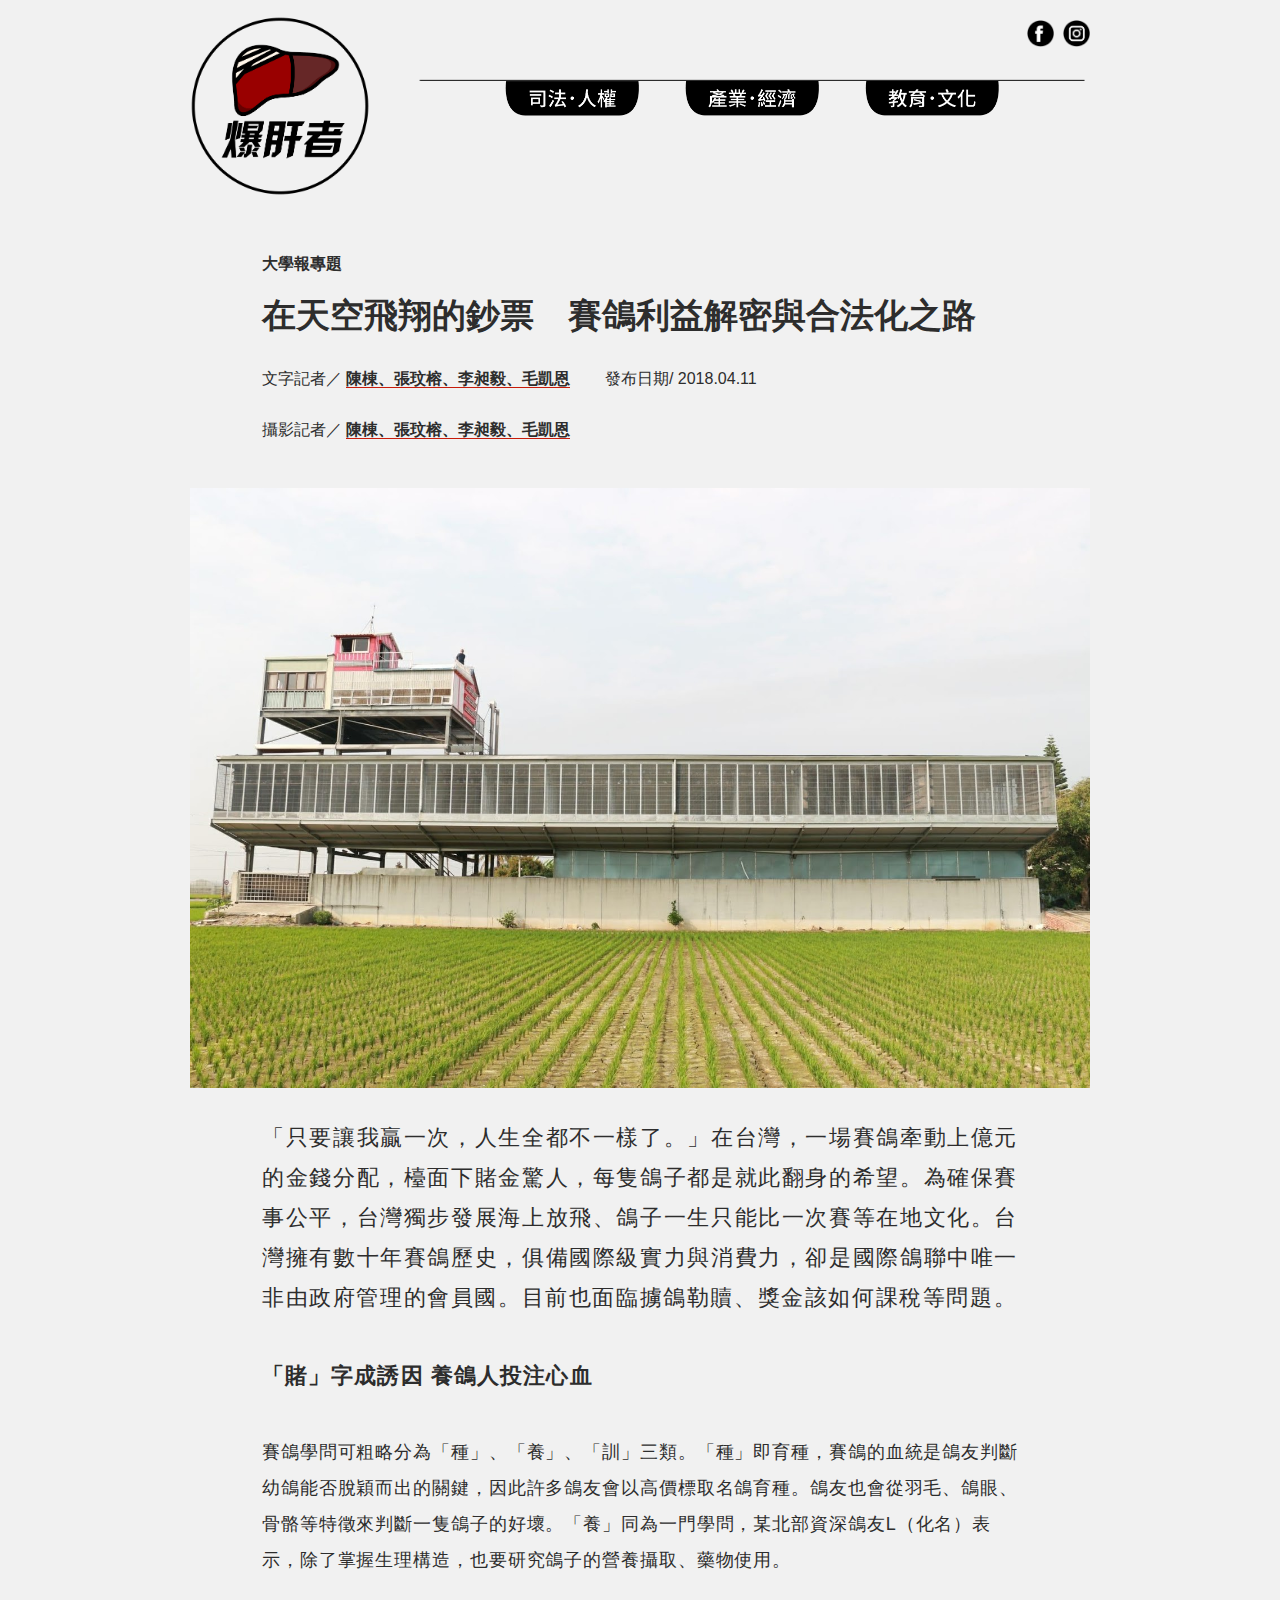
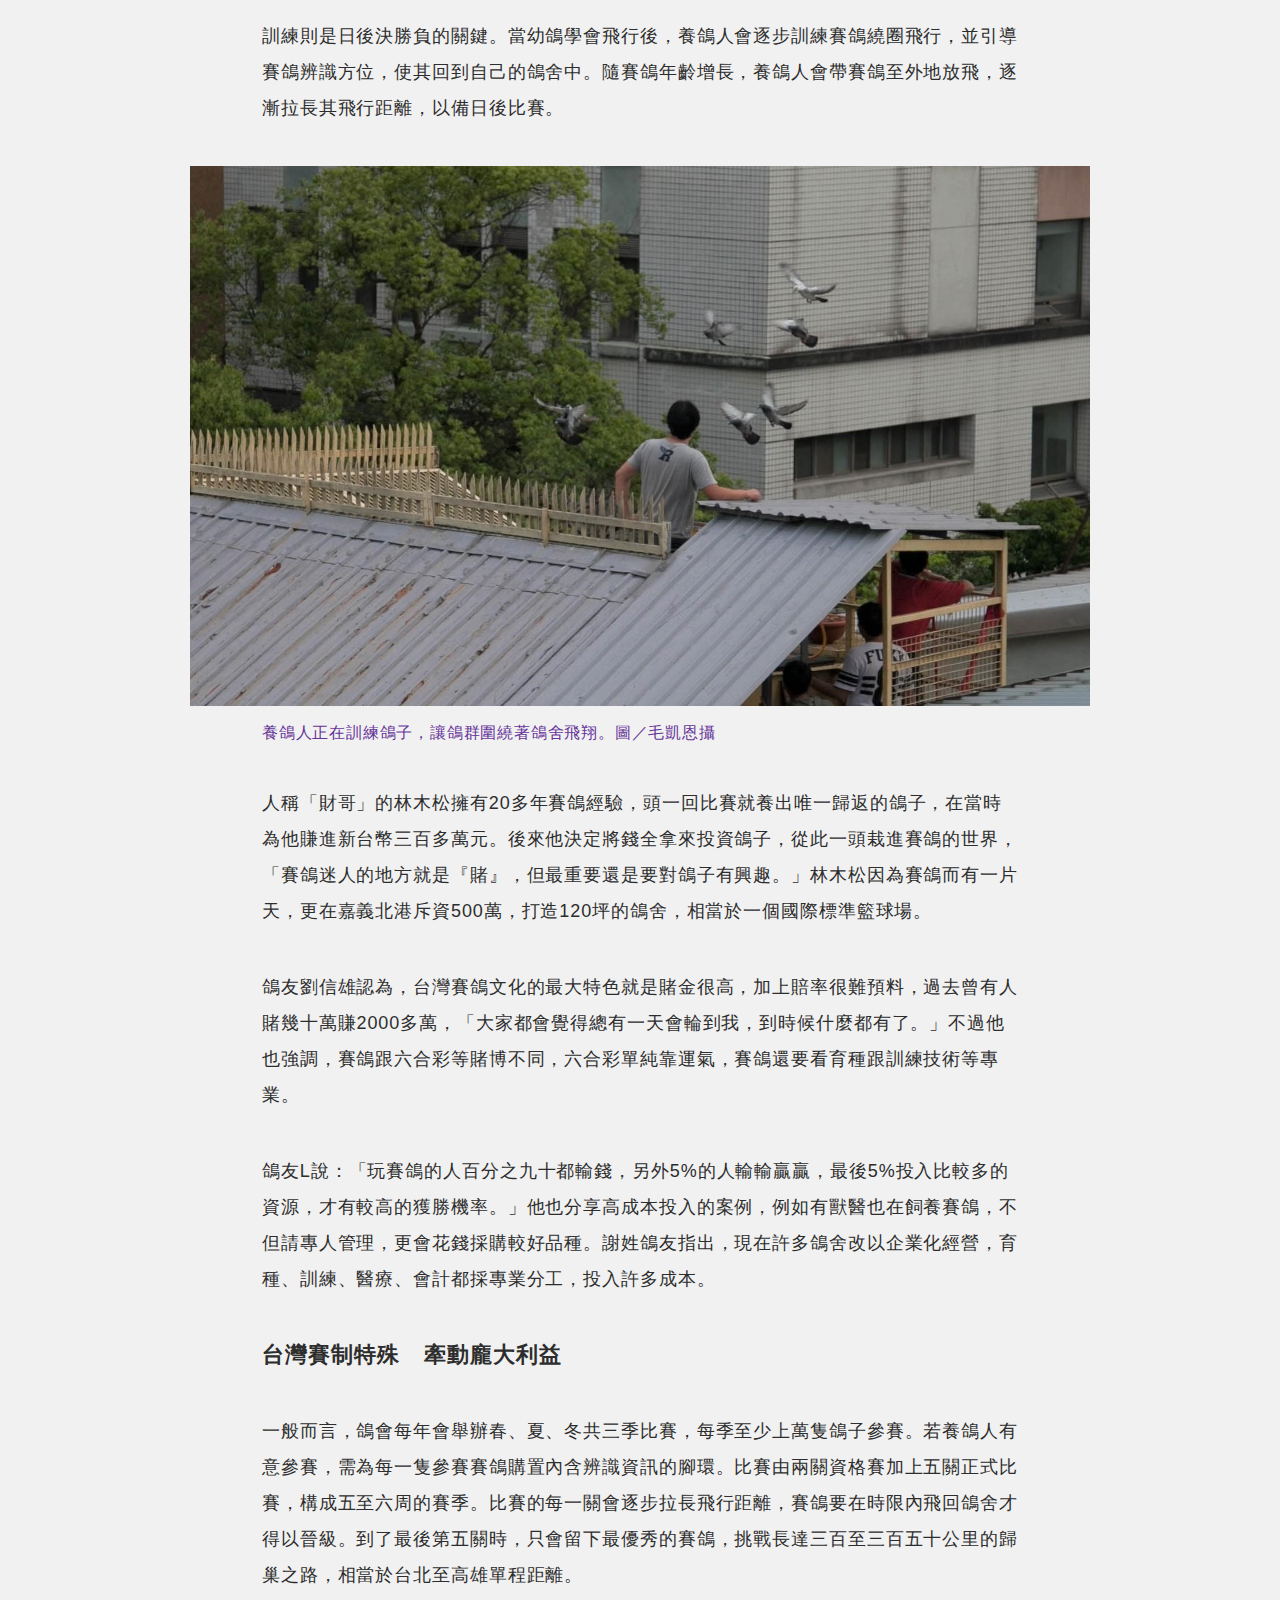
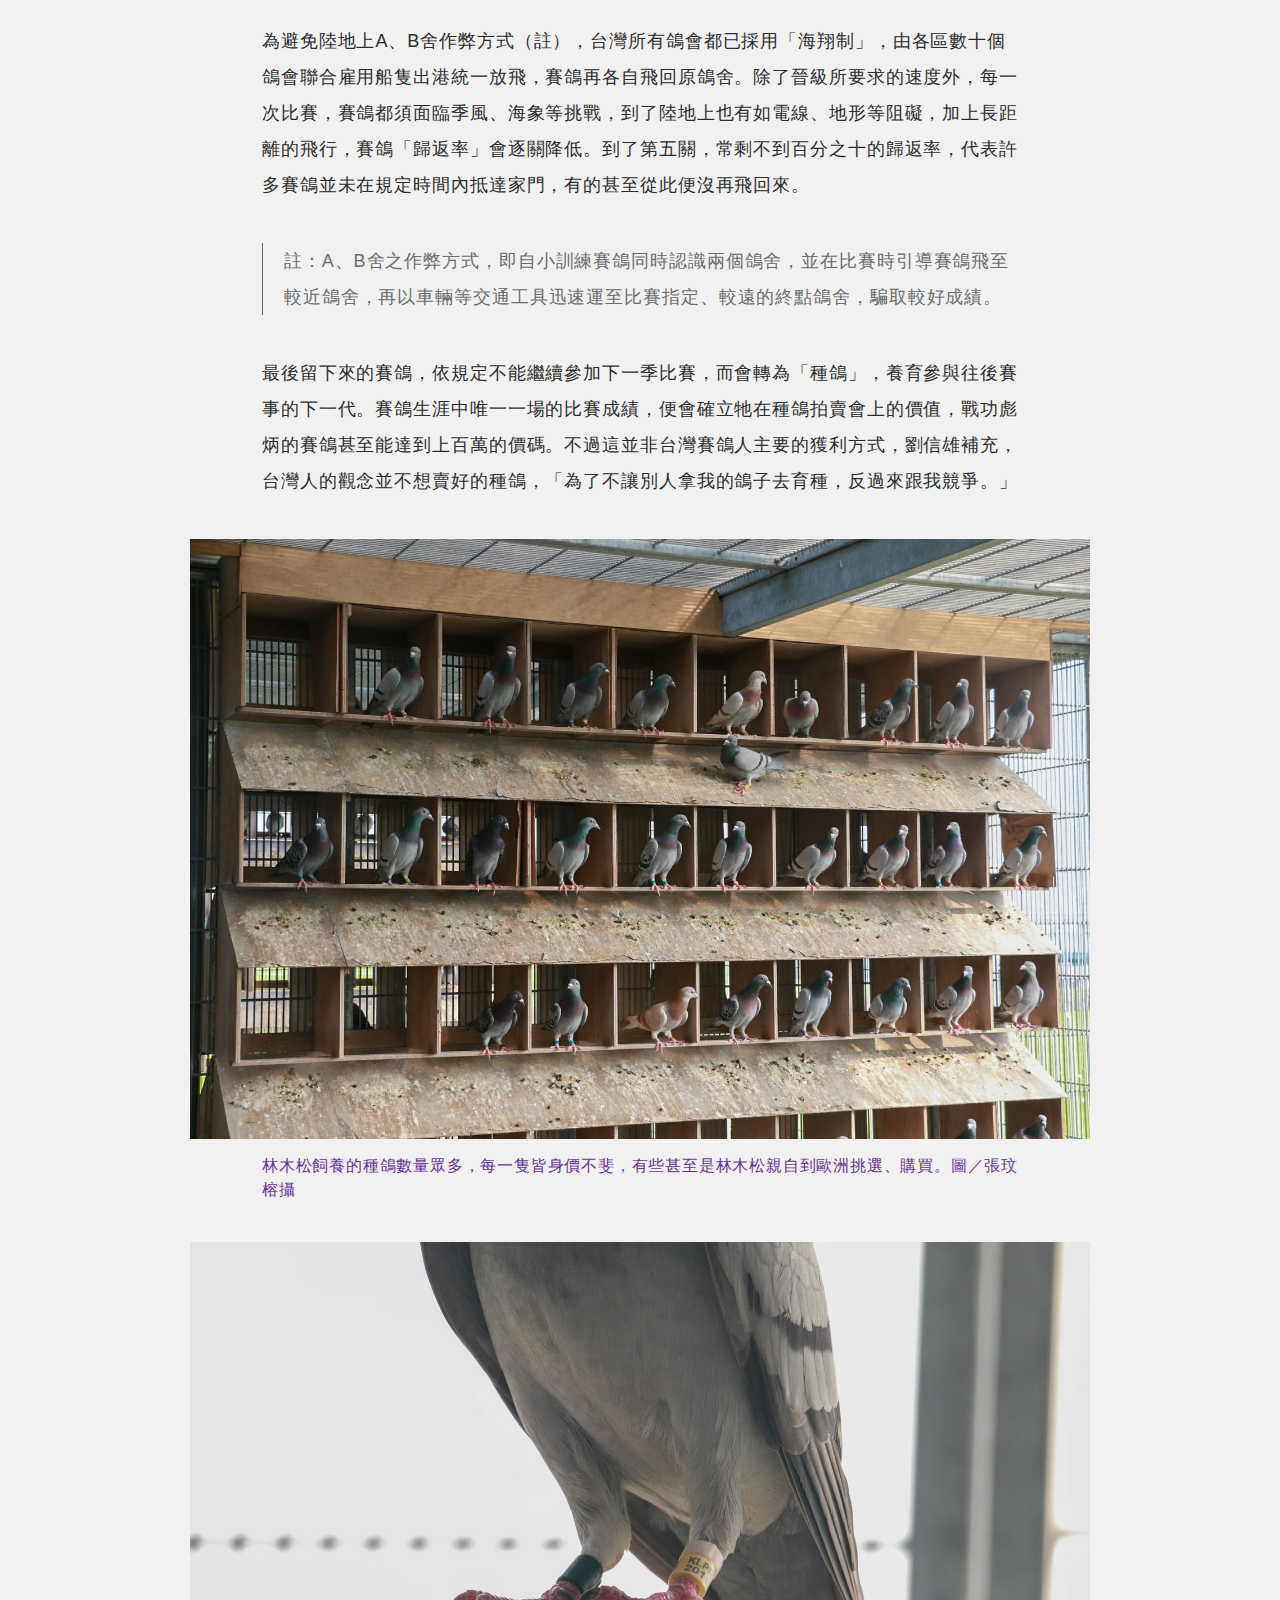
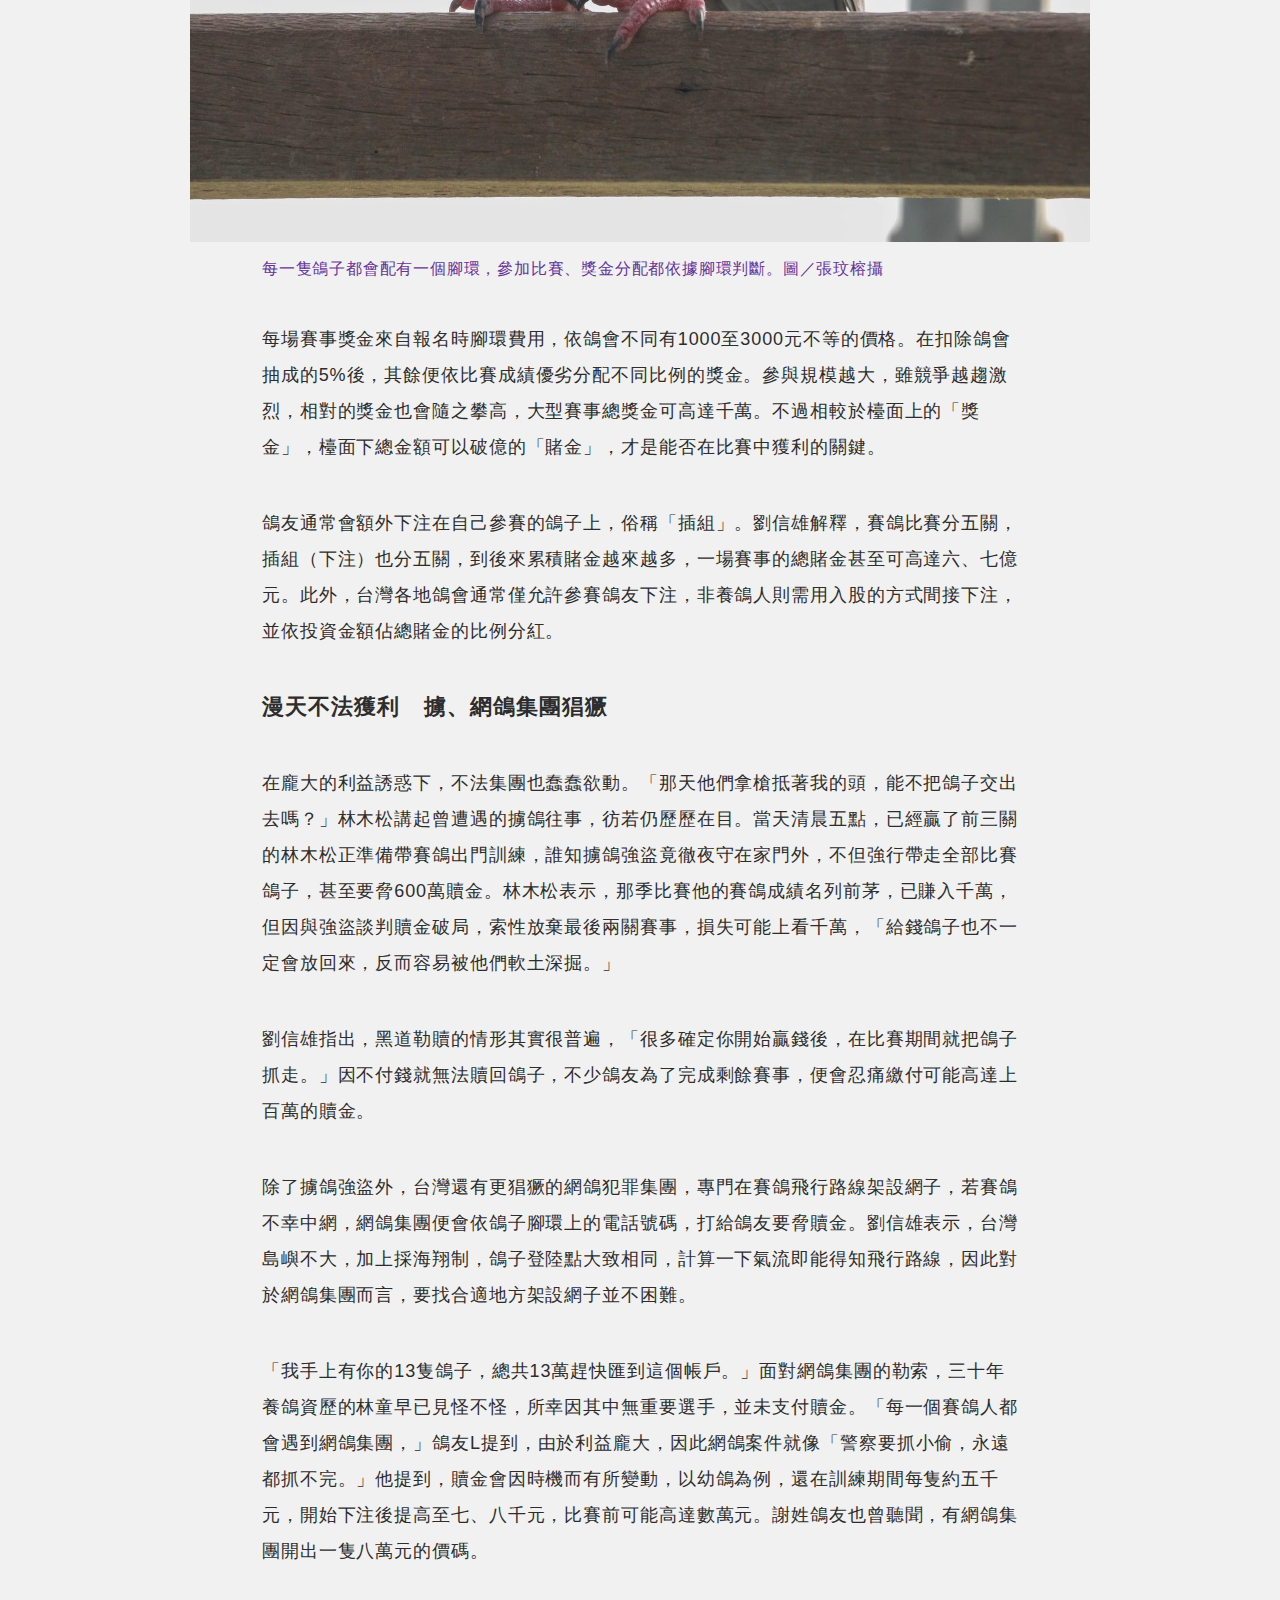
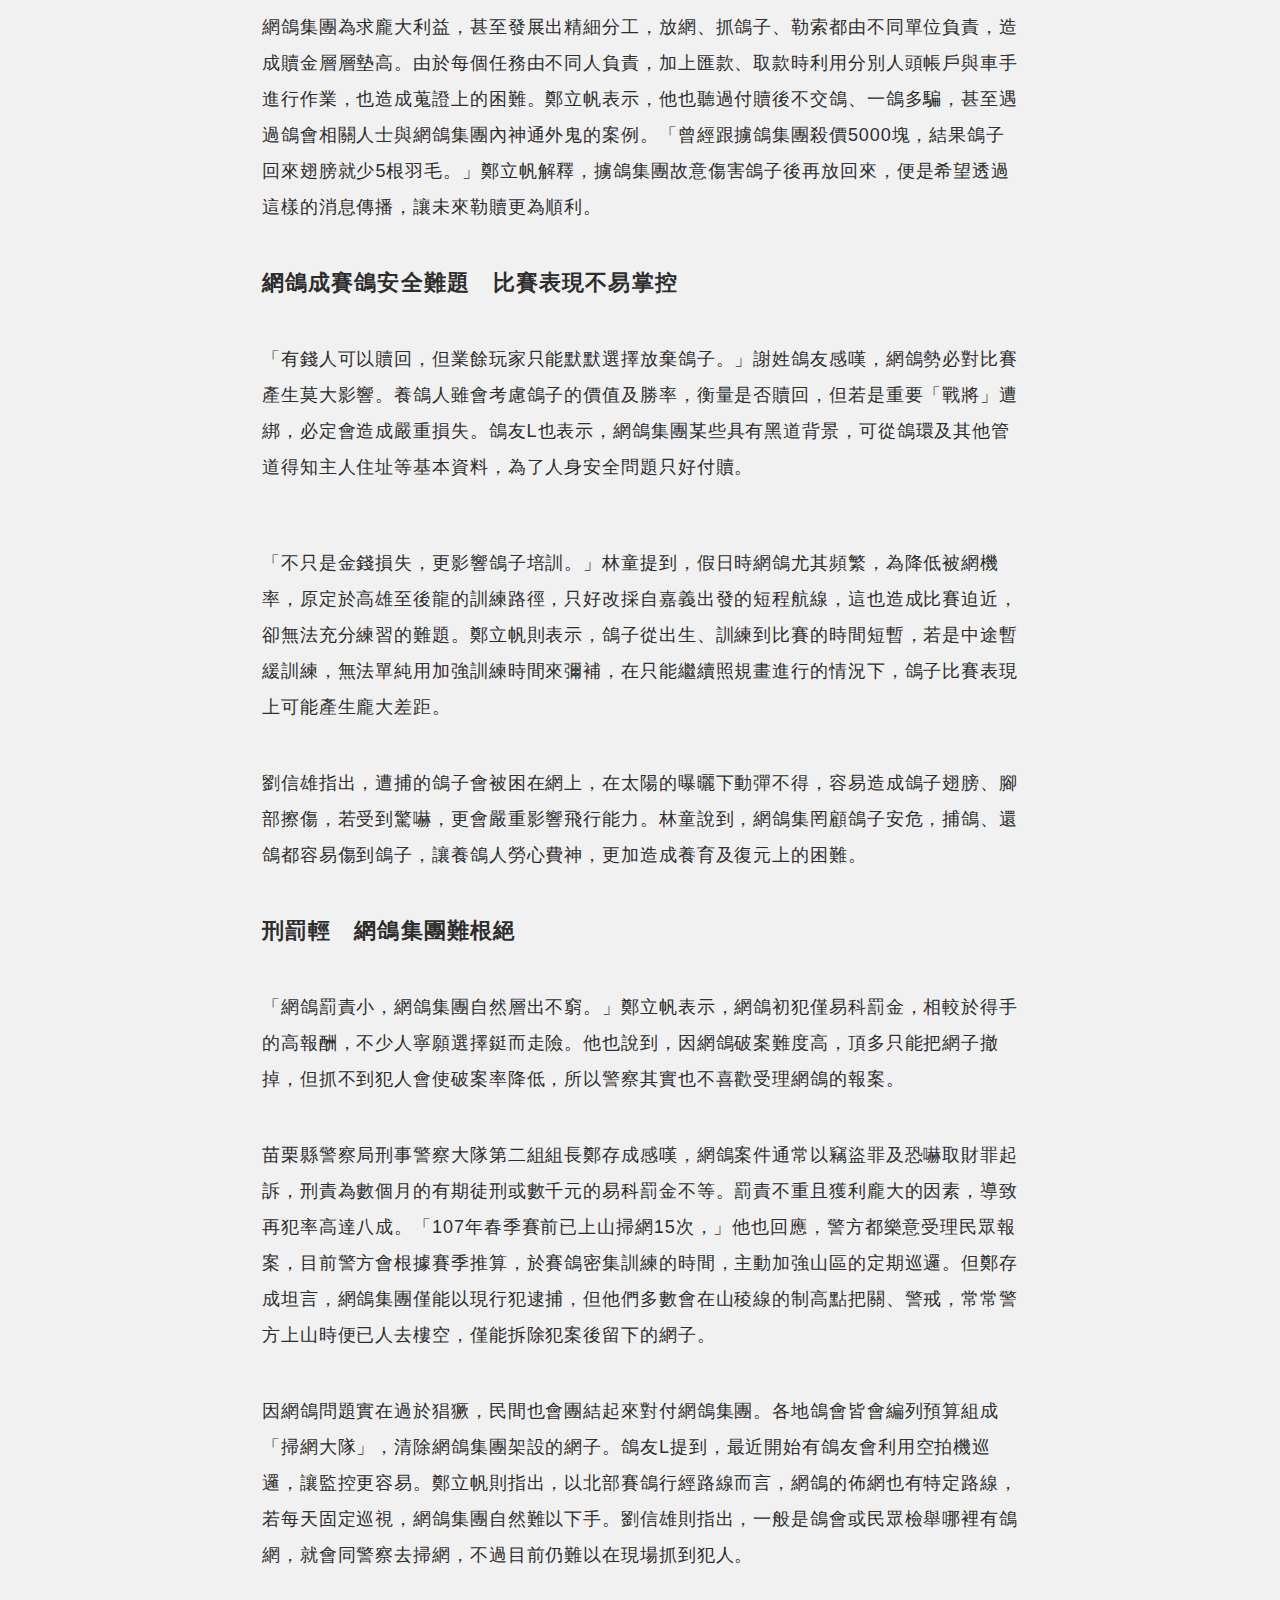
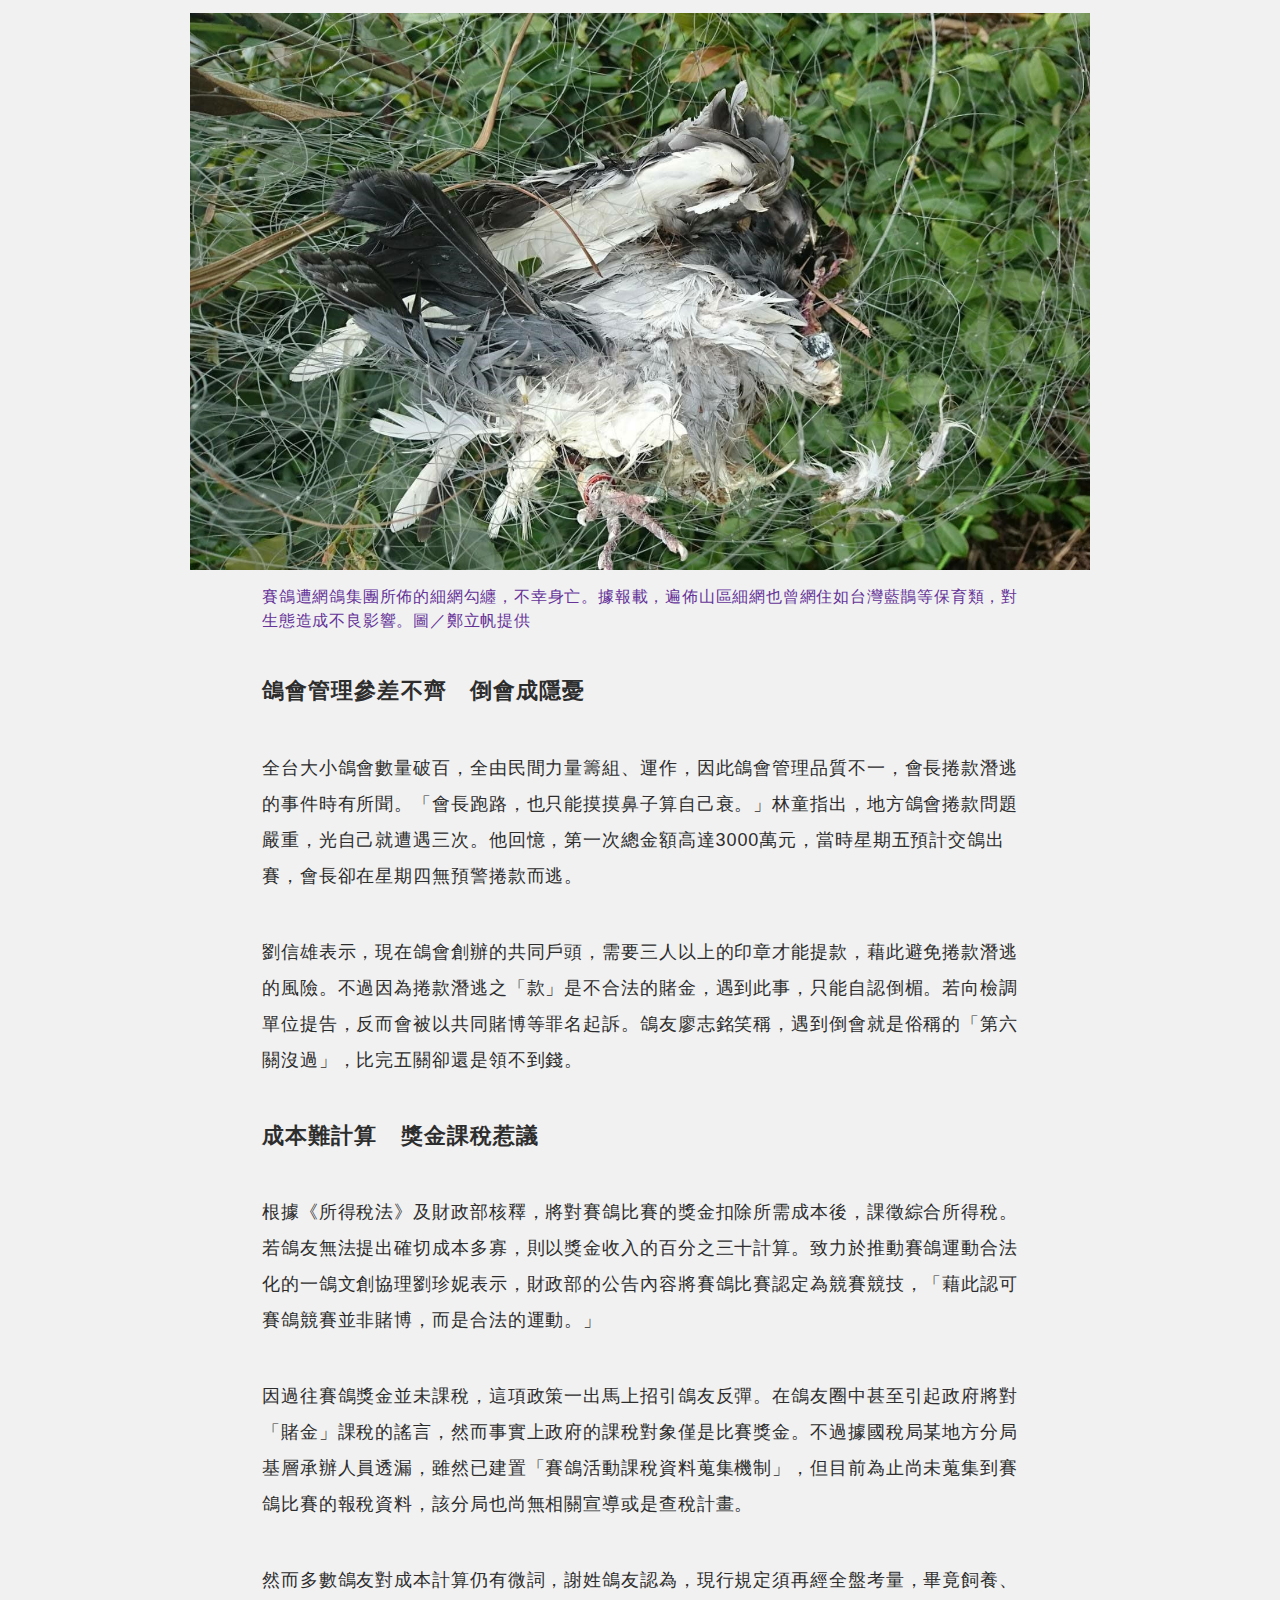
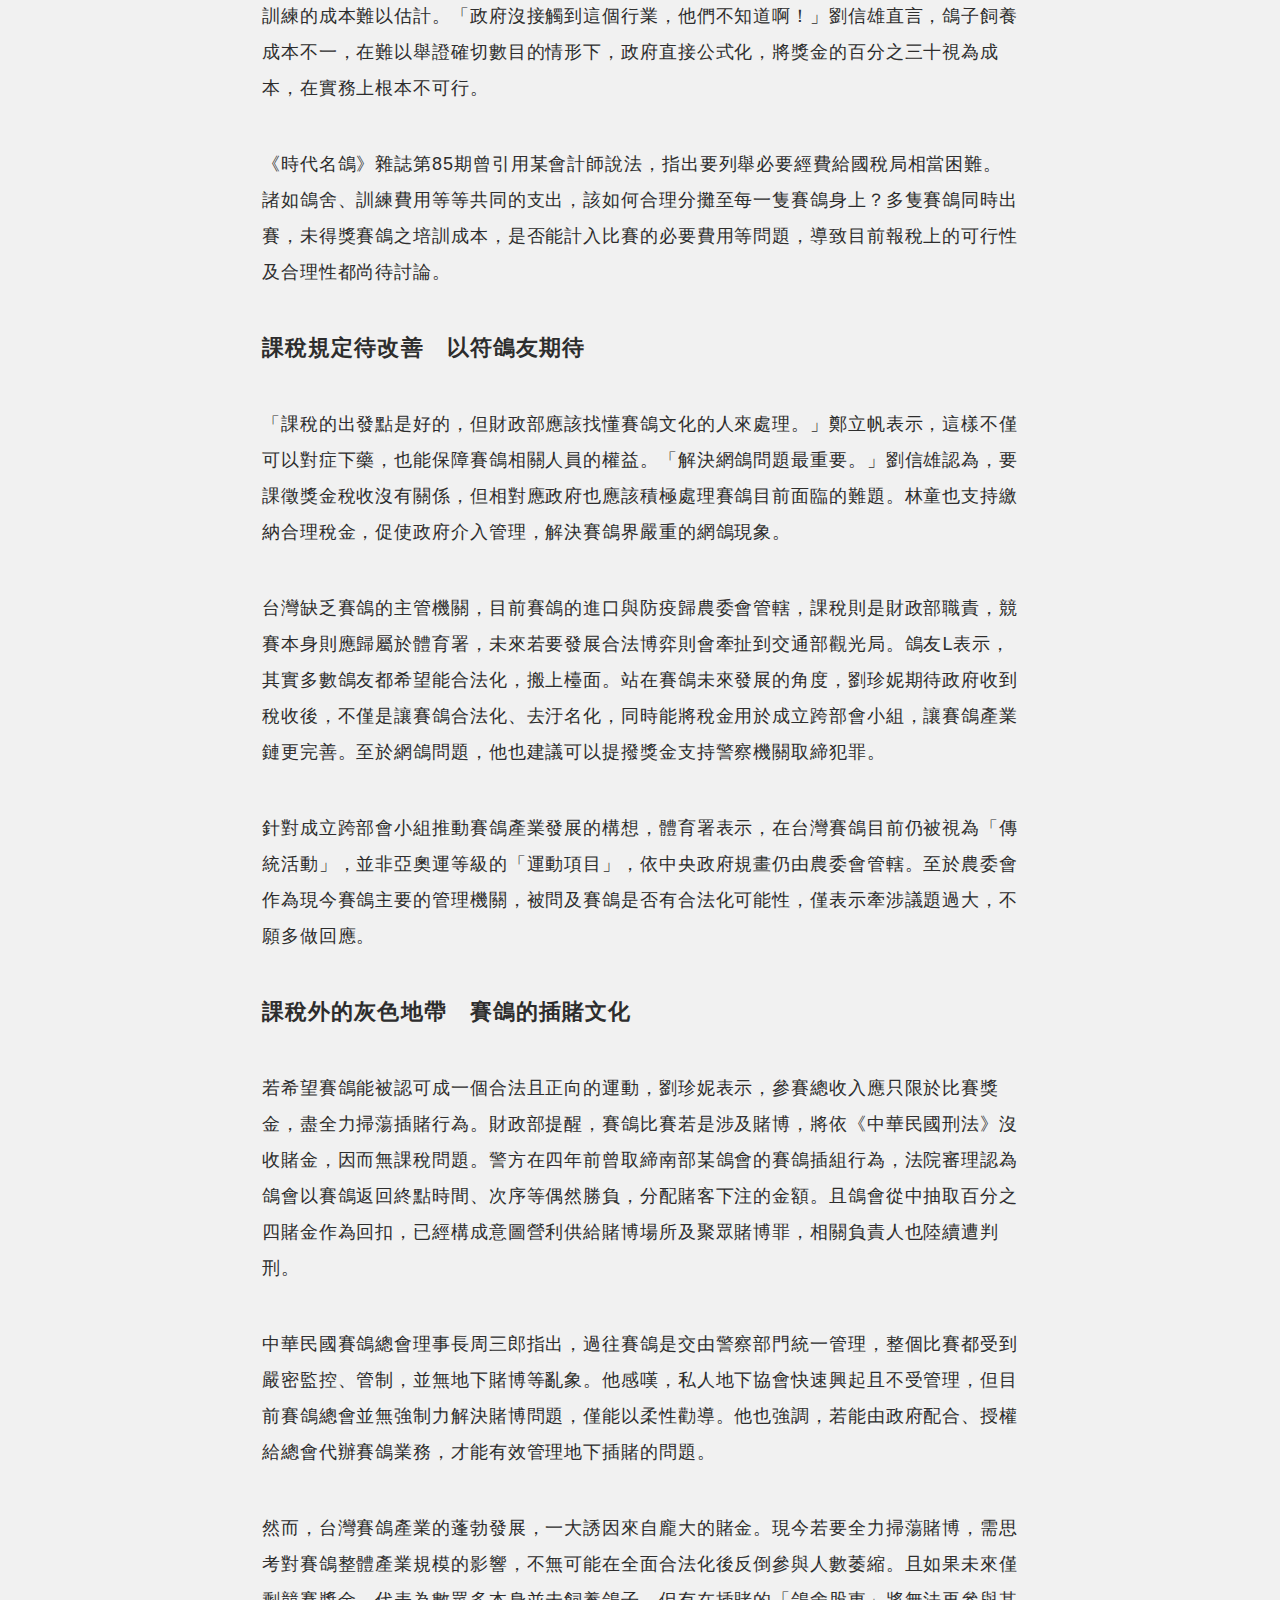
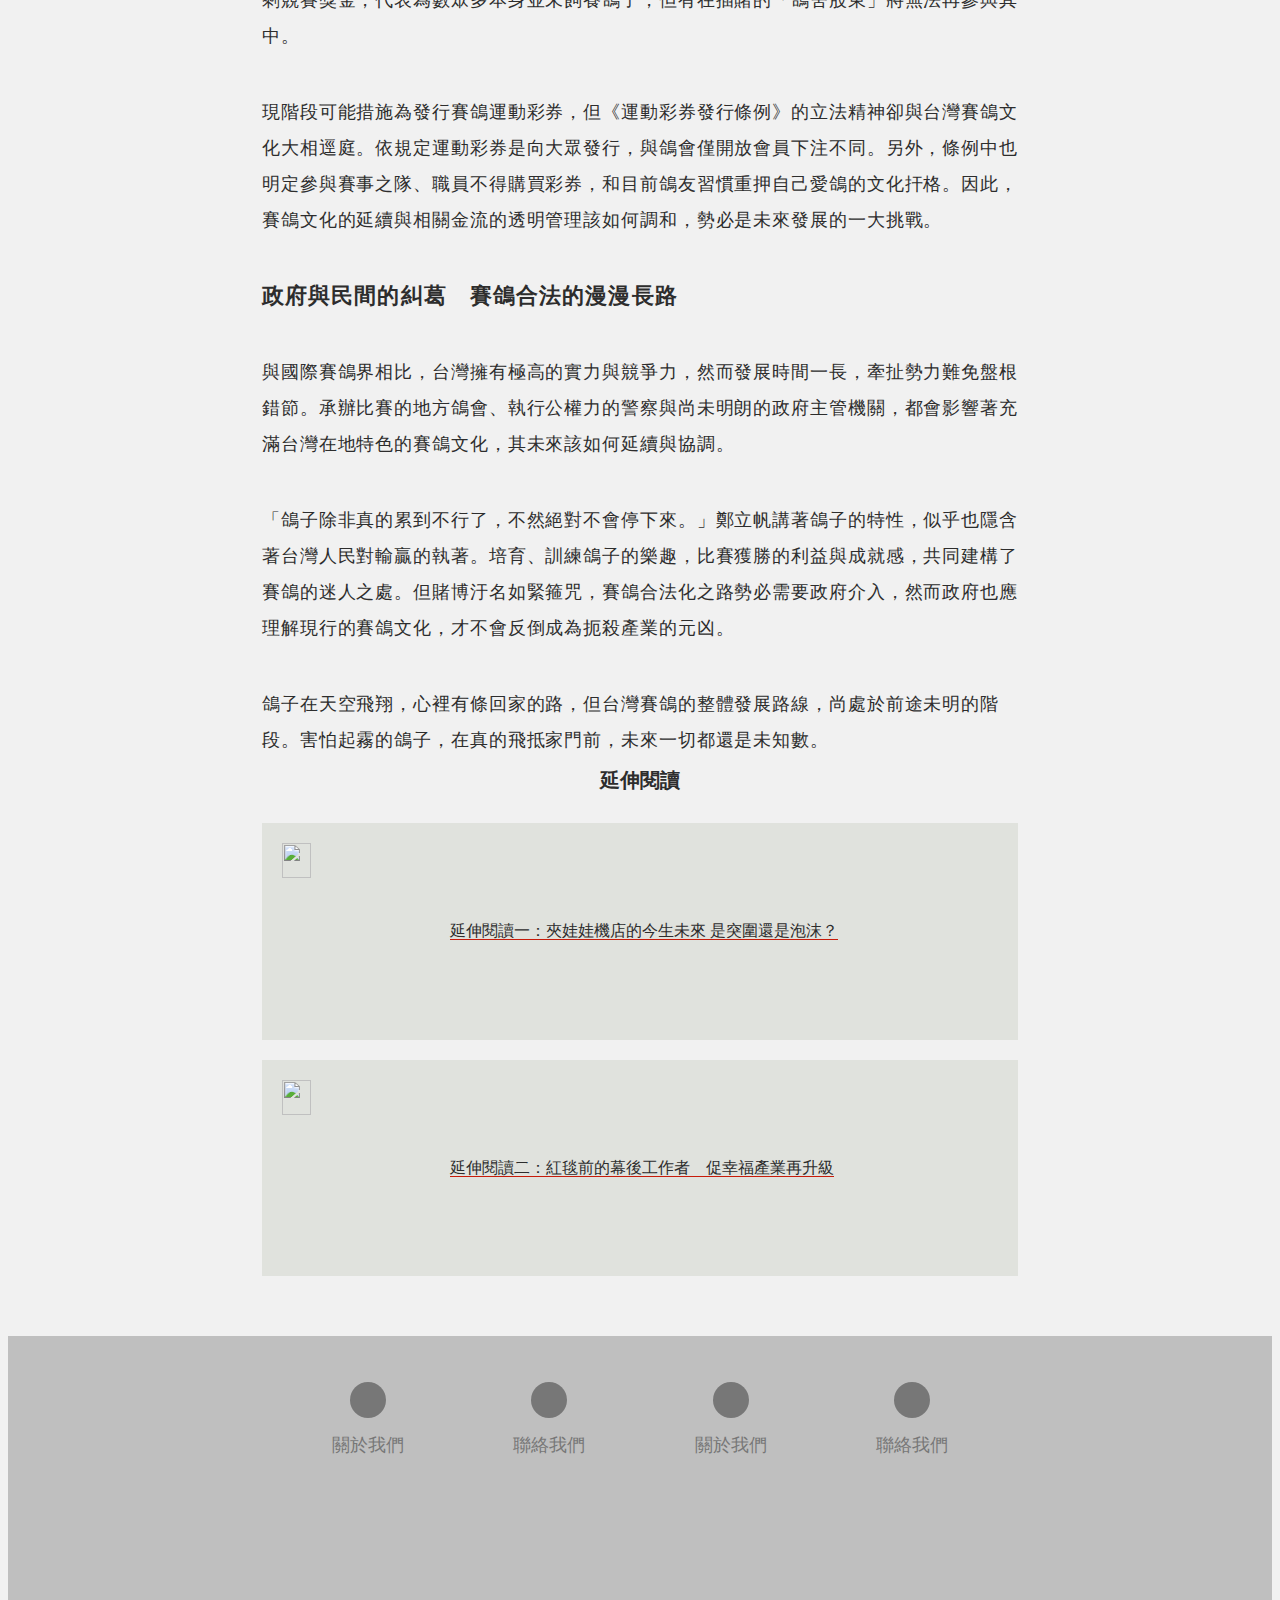
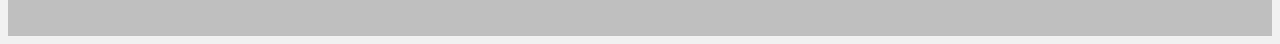
==== 2018-04-26/index.html @ c9b0a305 "uuuuu" ====
<html>

<head>
    <meta name="viewport" content="width=device-width, initial-scale=1.0">
    <link rel="stylesheet" type="text/css" href="https://cdnjs.cloudflare.com/ajax/libs/normalize/8.0.0/normalize.css" />
    <style>
        * {
            -webkit-box-sizing: border-box;
            -moz-box-sizing: border-box;
            box-sizing: border-box;
        }

        body {
            font-family: "Microsoft JhengHei", "Noto Sans TC", "PingFang TC", "Apple LiGothic Medium", Roboto, "Lucida Grande", "Lucida Sans Unicode", sans-serif;
            background-color: #F1F1F1;
        }

        a {
            color: #2d2d2d;
            text-decoration: none;
            border-bottom: 1px solid #c71b0a;
        }

        header,
        article>header {
            max-width: calc(270/320*100%);
            margin: 0 auto;
        }

        @media screen and (min-width: 768px) and (max-width: 1023px) {
            header {
                width: 678px;
            }

            article,
            article>header {
                max-width: 678px;
                margin: 0 auto;
            }
        }

        @media screen and (min-width: 1024px) {
            header {
                width: 900px;
            }

            article,
            article>header {
                max-width: 900px;
                margin: 0 auto;
            }
        }

        @media screen and (max-width:768px) {
            .header-logobox {
                padding-bottom: 45%;
                position: relative;
                margin-bottom: 55 px;
            }
            .liver-logo {
                position: absolute;
                left: 32%;
                width: 35%;
            }
            .line {
                position: absolute;
                left: 0%;
                top: 95%;
                width: 100%;
                height: 1%
            }
            .law {
                position: absolute;
                left: 15%;
                top: 96%;
                width: 18%;
            }
            .economics {
                position: absolute;
                left: 40.5%;
                top: 96%;
                width: 18%;
            }
            .education {
                position: absolute;
                left: 65.5%;
                top: 96%;
                width: 18%;
            }
            .fb {
                position: absolute;
                right: 8%;
                top: 7%;
                width: 6%;
            }
            .ig {
                position: absolute;
                right: 0%;
                top: 7%;
                width: 6%;
            }

        }


        @media screen and (min-width: 768px) {
            .header-logobox {
                padding-bottom: 20%;
                position: relative;
            }
            .liver-logo {
                position: absolute;
                left: 0;
                width: 20%
            }
            .line {
                position: absolute;
                right: 0%;
                top: 35%;
                width: 75%;
                height: 1%
            }
            .law {
                position: absolute;
                left: 35%;
                top: 36%;
                width: 15%;
            }
            .economics {
                position: absolute;
                left: 55%;
                top: 36%;
                width: 15%;
            }
            .education {
                position: absolute;
                left: 75%;
                top: 36%;
                width: 15%;
            }
            .fb {
                position: absolute;
                right: 4%;
                top: 2%;
                width: 3%;
            }
            .ig {
                position: absolute;
                right: 0%;
                top: 2%;
                width: 3%;
            }
        }

        header>table {
            width: 100%;
        }

        article>header>span {
            font-size: 16px;
            font-weight: bold;
            line-height: 2.25;
        }

        article>header>h1 {
            margin-top: 11px;
            font-size: 34px;
            font-weight: bold;
            line-height: 1.32;
        }

        article {
            color: #2d2d2d;
        }

        article>figure {
            margin: 40px 0 0 0;
        }

        @media screen and (min-width: 768px) and (max-width: 1023px) {
            article>figure {
                width: 678px;
                margin-left: auto;
                margin-right: auto;
            }

            .float-right {
                float: left;
                width: 300px;
                margin-top: 40px;
                margin-right: 40px;
                margin-bottom: 50px;
            }
        }

        @media screen and (min-width: 1024px) {
            article>figure {
                width: 900px;
                margin-left: auto;
                margin-right: auto;
            }

            .float-right {
                float: right;
                width: 360px;
                margin-top: 40px;
                margin-left: 40px;
                margin-bottom: 50px;
            }
        }

        article>p,
        article>h2,
        article>blockquote,
        article>ul,
        article figcaption,
        article>div,
        article>header {
            max-width: calc(270/320*100%);
            margin: 0 auto;
        }

        @media screen and (min-width: 768px) and (max-width: 1023px) {
            article>p,
            article>h2,
            article>blockquote,
            article>ul,
            article figcaption,
            article>div,
            article>header,
            article>ul {
                width: 550px;
            }
        }

        @media screen and (min-width: 1024px) {
            article>p,
            article>h2,
            article>blockquote,
            article>ul,
            article figcaption,
            article>div,
            article>header {
                max-width: 756px;
            }
            article>ul {
                width: 700px;
            }
        }

        article>ul {
            width: 100%;
            list-style-type: none;
            padding-left: 0;
        }

        article>p,
        article>blockquote {
            font-size: 18px;
            line-height: 2.0;
            letter-spacing: 0.9px;
            margin-top: 40px;
        }

        article>blockquote {
            padding-left: 21px;
            color: #6d6d6d;
            border-left: 1px solid #6d6d6d;
        }

        article>h2 {
            font-size: 22px;
            font-weight: bold;
            letter-spacing: 1.1px;
            line-height: 1.64;
            margin-top: 40px;
        }

        article figcaption {
            font-size: 16px;
            line-height: 1.5;
            letter-spacing: 0.8px;
            color: #6d6d6d;
            margin-top: 15px;
        }

        .header {
            margin-top: 17px;
            margin-bottom: 17px;
        }

        .logo {
            width: 100px;
            height: 25px;
            background-color: #e1e1e1;
        }

        .menu {
            width: 22px;
            height: 22px;
            background-color: #e1e1e1;
        }

        .author {
            margin-right: 30px;
            font-size: 16px;
            line-height: 2.25;
        }

        .introduction {
            font-size: 22px;
            line-height: 1.82;
            letter-spacing: 1.6px;
            text-align: justify;
            margin-top: 30px;
            font-weight: 400;
        }

        .related-text {
            font-size: 16px;
            line-height: 2.25;
            text-align: center;
            font-weight: bold;
        }

        .related-items {
            margin-bottom: 60px;
        }

        .related-item {
            background-color: #e0e2dd;
            margin-top: 20px;
            padding: 20px;
            cursor: pointer;
        }

        .related-item>img {
            width: 20%;
            vertical-align: middle;
        }

        .related-item>div {
            display: inline-block;
            width: 70%;
            padding-left: 20px;
            vertical-align: middle;
            line-height: 1.5;
        }

        footer {
            background-color: #bfbfbf;
            min-height: 300px;
        }

        footer>table {
            border-spacing: 45px;
            width: 100%;
        }

        .footer-circle {
            width: 36px;
            height: 36px;
            border-radius: 50%;
            background-color: #777;
            margin: 0 auto;
        }

        .footer-text {
            margin-top: 15px;
            font-size: 18px;
            text-align: center;
            color: #777;
        }


        @media screen and (max-width: 767px) {
            table.hidden-on-mobile {
                display: none;
            }

            table.shown-on-mobile {
                display: table;
            }
        }

        @media screen and (min-width: 768px) {
            table.hidden-on-mobile {
                display: table;
                max-width: 770px;
                margin-left: auto;
                margin-right: auto;
            }

            table.shown-on-mobile {
                display: none;
            }
        }

        

        a:hover {
            color: red; 
        }

        .sa:hover {
            color: yellow; 
            font-size: 120%;
        }
        
        p:hover {
            color: rgb(130, 130, 133); 
        }

    </style>

</head>

<body>
    <header>
        <div class="header-logobox" style="margin-bottom: 50px">
            <figure>
                <img src="logo.png" alt="logo" class="liver-logo">
                <img src="分隔線.png" alt="line" class="line">
                <img src="司法人權.png" alt="law" class="law">
                <img src="產業經濟.png" alt="economics" class="economics">
                <img src="教育文化.png" alt="education" class="education">
                <img src="fb.png" alt="fb" class="fb">
                <img src="ig.png" alt="ig" class="ig">
            </figure>
        </div>
    </header>
    <article>
        <header>
            <span>大學報專題</span>
            <h1>在天空飛翔的鈔票　賽鴿利益解密與合法化之路</h1>
        </header>
        <div style="margin-bottom:15px">
            <span class="author">文字記者／
                <b>
                    <a href="http://www.unews.nccu.edu.tw/?s=%E9%99%B3%E6%A3%9F+%E5%BC%B5%E7%8E%9F%E6%A6%95+%E6%9D%8E%E6%98%B6%E6%AF%85+%E6%AF%9B%E5%87%B1%E6%81%A9"
                        target="_blank">陳棟、張玟榕、李昶毅、毛凱恩</a>
                </b>
            </span>
            <span class="author">發布日期/ 2018.04.11
                </span>
        </div>
        <div style="margin-bottom:15px">
            <span class="author">攝影記者／
                <b>
                    <a href="https://www.facebook.com/profile.php?id=100000782258940" target="_blank">陳棟、張玟榕、李昶毅、毛凱恩</a>
                </b>
            </span>
        </div>
        <figure>
            <img src="gugu01.jpg" alt="leading image of this article" width="100%" />
        </figure>
        <p class="introduction">「只要讓我贏一次，人生全都不一樣了。」在台灣，一場賽鴿牽動上億元的金錢分配，檯面下賭金驚人，每隻鴿子都是就此翻身的希望。為確保賽事公平，台灣獨步發展海上放飛、鴿子一生只能比一次賽等在地文化。台灣擁有數十年賽鴿歷史，俱備國際級實力與消費力，卻是國際鴿聯中唯一非由政府管理的會員國。目前也面臨擄鴿勒贖、獎金該如何課稅等問題。
        </p>
        <h2>「賭」字成誘因 養鴿人投注心血
        </h2>
        <p>
            賽鴿學問可粗略分為「種」、「養」、「訓」三類。「種」即育種，賽鴿的血統是鴿友判斷幼鴿能否脫穎而出的關鍵，因此許多鴿友會以高價標取名鴿育種。鴿友也會從羽毛、鴿眼、骨骼等特徵來判斷一隻鴿子的好壞。「養」同為一門學問，某北部資深鴿友L（化名）表示，除了掌握生理構造，也要研究鴿子的營養攝取、藥物使用。
        </p>
        <P>
            訓練則是日後決勝負的關鍵。當幼鴿學會飛行後，養鴿人會逐步訓練賽鴿繞圈飛行，並引導賽鴿辨識方位，使其回到自己的鴿舍中。隨賽鴿年齡增長，養鴿人會帶賽鴿至外地放飛，逐漸拉長其飛行距離，以備日後比賽。
        </P>
        <figure>
            <img src="gugu04.jpg" alt="鴿子訓練" width="100%" />
            <figcaption style="color:rebeccapurple">養鴿人正在訓練鴿子，讓鴿群圍繞著鴿舍飛翔。圖／毛凱恩攝</figcaption>
        </figure>
        <p>
            人稱「財哥」的林木松擁有20多年賽鴿經驗，頭一回比賽就養出唯一歸返的鴿子，在當時為他賺進新台幣三百多萬元。後來他決定將錢全拿來投資鴿子，從此一頭栽進賽鴿的世界，「賽鴿迷人的地方就是『賭』，但最重要還是要對鴿子有興趣。」林木松因為賽鴿而有一片天，更在嘉義北港斥資500萬，打造120坪的鴿舍，相當於一個國際標準籃球場。
        </p>
        <P>
            鴿友劉信雄認為，台灣賽鴿文化的最大特色就是賭金很高，加上賠率很難預料，過去曾有人賭幾十萬賺2000多萬，「大家都會覺得總有一天會輪到我，到時候什麼都有了。」不過他也強調，賽鴿跟六合彩等賭博不同，六合彩單純靠運氣，賽鴿還要看育種跟訓練技術等專業。
        </P>
        <P>
            鴿友L說：「玩賽鴿的人百分之九十都輸錢，另外5%的人輸輸贏贏，最後5%投入比較多的資源，才有較高的獲勝機率。」他也分享高成本投入的案例，例如有獸醫也在飼養賽鴿，不但請專人管理，更會花錢採購較好品種。謝姓鴿友指出，現在許多鴿舍改以企業化經營，育種、訓練、醫療、會計都採專業分工，投入許多成本。
        </P>
        <h2>台灣賽制特殊　牽動龐大利益 </h2>
        <p>
            一般而言，鴿會每年會舉辦春、夏、冬共三季比賽，每季至少上萬隻鴿子參賽。若養鴿人有意參賽，需為每一隻參賽賽鴿購置內含辨識資訊的腳環。比賽由兩關資格賽加上五關正式比賽，構成五至六周的賽季。比賽的每一關會逐步拉長飛行距離，賽鴿要在時限內飛回鴿舍才得以晉級。到了最後第五關時，只會留下最優秀的賽鴿，挑戰長達三百至三百五十公里的歸巢之路，相當於台北至高雄單程距離。
        </p>
        <p style="margin-top:30px">
            為避免陸地上A、B舍作弊方式（註），台灣所有鴿會都已採用「海翔制」，由各區數十個鴿會聯合雇用船隻出港統一放飛，賽鴿再各自飛回原鴿舍。除了晉級所要求的速度外，每一次比賽，賽鴿都須面臨季風、海象等挑戰，到了陸地上也有如電線、地形等阻礙，加上長距離的飛行，賽鴿「歸返率」會逐關降低。到了第五關，常剩不到百分之十的歸返率，代表許多賽鴿並未在規定時間內抵達家門，有的甚至從此便沒再飛回來。
            <blockquote>
                註：A、B舍之作弊方式，即自小訓練賽鴿同時認識兩個鴿舍，並在比賽時引導賽鴿飛至較近鴿舍，再以車輛等交通工具迅速運至比賽指定、較遠的終點鴿舍，騙取較好成績。
            </blockquote>
            <p>
                最後留下來的賽鴿，依規定不能繼續參加下一季比賽，而會轉為「種鴿」，養育參與往後賽事的下一代。賽鴿生涯中唯一一場的比賽成績，便會確立牠在種鴿拍賣會上的價值，戰功彪炳的賽鴿甚至能達到上百萬的價碼。不過這並非台灣賽鴿人主要的獲利方式，劉信雄補充，台灣人的觀念並不想賣好的種鴿，「為了不讓別人拿我的鴿子去育種，反過來跟我競爭。」
            </p>
            <figure>
                <img src="gugu05.jpg" alt="鴿子" width="100%" />
                <figcaption  style="color:rebeccapurple">林木松飼養的種鴿數量眾多，每一隻皆身價不斐，有些甚至是林木松親自到歐洲挑選、購買。圖／張玟榕攝</figcaption>
            </figure>
            <figure>
                <img src="gugu06.jpg" alt="鴿子" width="100%" />
                <figcaption  style="color:rebeccapurple">每一隻鴿子都會配有一個腳環，參加比賽、獎金分配都依據腳環判斷。圖／張玟榕攝</figcaption>
            </figure>
            <p>每場賽事獎金來自報名時腳環費用，依鴿會不同有1000至3000元不等的價格。在扣除鴿會抽成的5%後，其餘便依比賽成績優劣分配不同比例的獎金。參與規模越大，雖競爭越趨激烈，相對的獎金也會隨之攀高，大型賽事總獎金可高達千萬。不過相較於檯面上的「獎金」，檯面下總金額可以破億的「賭金」，才是能否在比賽中獲利的關鍵。
            </p>
            <p>
                鴿友通常會額外下注在自己參賽的鴿子上，俗稱「插組」。劉信雄解釋，賽鴿比賽分五關，插組（下注）也分五關，到後來累積賭金越來越多，一場賽事的總賭金甚至可高達六、七億元。此外，台灣各地鴿會通常僅允許參賽鴿友下注，非養鴿人則需用入股的方式間接下注，並依投資金額佔總賭金的比例分紅。
            </p>
            <h2>
                漫天不法獲利　擄、網鴿集團猖獗
            </h2>
            <p>
                在龐大的利益誘惑下，不法集團也蠢蠢欲動。「那天他們拿槍抵著我的頭，能不把鴿子交出去嗎？」林木松講起曾遭遇的擄鴿往事，彷若仍歷歷在目。當天清晨五點，已經贏了前三關的林木松正準備帶賽鴿出門訓練，誰知擄鴿強盜竟徹夜守在家門外，不但強行帶走全部比賽鴿子，甚至要脅600萬贖金。林木松表示，那季比賽他的賽鴿成績名列前茅，已賺入千萬，但因與強盜談判贖金破局，索性放棄最後兩關賽事，損失可能上看千萬，「給錢鴿子也不一定會放回來，反而容易被他們軟土深掘。」
            </p>
            <p>
                劉信雄指出，黑道勒贖的情形其實很普遍，「很多確定你開始贏錢後，在比賽期間就把鴿子抓走。」因不付錢就無法贖回鴿子，不少鴿友為了完成剩餘賽事，便會忍痛繳付可能高達上百萬的贖金。
            </p>
            <p>
                除了擄鴿強盜外，台灣還有更猖獗的網鴿犯罪集團，專門在賽鴿飛行路線架設網子，若賽鴿不幸中網，網鴿集團便會依鴿子腳環上的電話號碼，打給鴿友要脅贖金。劉信雄表示，台灣島嶼不大，加上採海翔制，鴿子登陸點大致相同，計算一下氣流即能得知飛行路線，因此對於網鴿集團而言，要找合適地方架設網子並不困難。
            </p>
            <p>
                「我手上有你的13隻鴿子，總共13萬趕快匯到這個帳戶。」面對網鴿集團的勒索，三十年養鴿資歷的林童早已見怪不怪，所幸因其中無重要選手，並未支付贖金。「每一個賽鴿人都會遇到網鴿集團，」鴿友L提到，由於利益龐大，因此網鴿案件就像「警察要抓小偷，永遠都抓不完。」他提到，贖金會因時機而有所變動，以幼鴿為例，還在訓練期間每隻約五千元，開始下注後提高至七、八千元，比賽前可能高達數萬元。謝姓鴿友也曾聽聞，有網鴿集團開出一隻八萬元的價碼。
            </p>
            <p>
                網鴿集團為求龐大利益，甚至發展出精細分工，放網、抓鴿子、勒索都由不同單位負責，造成贖金層層墊高。由於每個任務由不同人負責，加上匯款、取款時利用分別人頭帳戶與車手進行作業，也造成蒐證上的困難。鄭立帆表示，他也聽過付贖後不交鴿、一鴿多騙，甚至遇過鴿會相關人士與網鴿集團內神通外鬼的案例。「曾經跟擄鴿集團殺價5000塊，結果鴿子回來翅膀就少5根羽毛。」鄭立帆解釋，擄鴿集團故意傷害鴿子後再放回來，便是希望透過這樣的消息傳播，讓未來勒贖更為順利。
            </p>
            <h2>
                網鴿成賽鴿安全難題　比賽表現不易掌控
            </h2>
            <p style="margin-bottom: 60px;">
                「有錢人可以贖回，但業餘玩家只能默默選擇放棄鴿子。」謝姓鴿友感嘆，網鴿勢必對比賽產生莫大影響。養鴿人雖會考慮鴿子的價值及勝率，衡量是否贖回，但若是重要「戰將」遭綁，必定會造成嚴重損失。鴿友L也表示，網鴿集團某些具有黑道背景，可從鴿環及其他管道得知主人住址等基本資料，為了人身安全問題只好付贖。
            </p>
            <p>
                「不只是金錢損失，更影響鴿子培訓。」林童提到，假日時網鴿尤其頻繁，為降低被網機率，原定於高雄至後龍的訓練路徑，只好改採自嘉義出發的短程航線，這也造成比賽迫近，卻無法充分練習的難題。鄭立帆則表示，鴿子從出生、訓練到比賽的時間短暫，若是中途暫緩訓練，無法單純用加強訓練時間來彌補，在只能繼續照規畫進行的情況下，鴿子比賽表現上可能產生龐大差距。
            </p>
            <p>
                劉信雄指出，遭捕的鴿子會被困在網上，在太陽的曝曬下動彈不得，容易造成鴿子翅膀、腳部擦傷，若受到驚嚇，更會嚴重影響飛行能力。林童說到，網鴿集罔顧鴿子安危，捕鴿、還鴿都容易傷到鴿子，讓養鴿人勞心費神，更加造成養育及復元上的困難。
            </p>
            <h2>
                刑罰輕　網鴿集團難根絕
            </h2>
            <p>
                「網鴿罰責小，網鴿集團自然層出不窮。」鄭立帆表示，網鴿初犯僅易科罰金，相較於得手的高報酬，不少人寧願選擇鋌而走險。他也說到，因網鴿破案難度高，頂多只能把網子撤掉，但抓不到犯人會使破案率降低，所以警察其實也不喜歡受理網鴿的報案。
            </p>
            <P>
                苗栗縣警察局刑事警察大隊第二組組長鄭存成感嘆，網鴿案件通常以竊盜罪及恐嚇取財罪起訴，刑責為數個月的有期徒刑或數千元的易科罰金不等。罰責不重且獲利龐大的因素，導致再犯率高達八成。「107年春季賽前已上山掃網15次，」他也回應，警方都樂意受理民眾報案，目前警方會根據賽季推算，於賽鴿密集訓練的時間，主動加強山區的定期巡邏。但鄭存成坦言，網鴿集團僅能以現行犯逮捕，但他們多數會在山稜線的制高點把關、警戒，常常警方上山時便已人去樓空，僅能拆除犯案後留下的網子。
            </P>
            <p>
                因網鴿問題實在過於猖獗，民間也會團結起來對付網鴿集團。各地鴿會皆會編列預算組成「掃網大隊」，清除網鴿集團架設的網子。鴿友L提到，最近開始有鴿友會利用空拍機巡邏，讓監控更容易。鄭立帆則指出，以北部賽鴿行經路線而言，網鴿的佈網也有特定路線，若每天固定巡視，網鴿集團自然難以下手。劉信雄則指出，一般是鴿會或民眾檢舉哪裡有鴿網，就會同警察去掃網，不過目前仍難以在現場抓到犯人。
            </p>
            <figure>
                <img src="gugu03.jpg" alt="一顆鳳梨直挺挺地豎立在海邊" width="100%" />
                <figcaption  style="color:rebeccapurple">賽鴿遭網鴿集團所佈的細網勾纏，不幸身亡。據報載，遍佈山區細網也曾網住如台灣藍鵲等保育類，對生態造成不良影響。圖／鄭立帆提供</figcaption>
            </figure>
            <h2>
                鴿會管理參差不齊　倒會成隱憂
            </h2>
            <p>
                全台大小鴿會數量破百，全由民間力量籌組、運作，因此鴿會管理品質不一，會長捲款潛逃的事件時有所聞。「會長跑路，也只能摸摸鼻子算自己衰。」林童指出，地方鴿會捲款問題嚴重，光自己就遭遇三次。他回憶，第一次總金額高達3000萬元，當時星期五預計交鴿出賽，會長卻在星期四無預警捲款而逃。
            </p>
            <p>
                劉信雄表示，現在鴿會創辦的共同戶頭，需要三人以上的印章才能提款，藉此避免捲款潛逃的風險。不過因為捲款潛逃之「款」是不合法的賭金，遇到此事，只能自認倒楣。若向檢調單位提告，反而會被以共同賭博等罪名起訴。鴿友廖志銘笑稱，遇到倒會就是俗稱的「第六關沒過」，比完五關卻還是領不到錢。
            </p>
            <h2>
                成本難計算　獎金課稅惹議
            </h2>
            <p>
                根據《所得稅法》及財政部核釋，將對賽鴿比賽的獎金扣除所需成本後，課徵綜合所得稅。若鴿友無法提出確切成本多寡，則以獎金收入的百分之三十計算。致力於推動賽鴿運動合法化的一鴿文創協理劉珍妮表示，財政部的公告內容將賽鴿比賽認定為競賽競技，「藉此認可賽鴿競賽並非賭博，而是合法的運動。」
            </p>
            <P>
                因過往賽鴿獎金並未課稅，這項政策一出馬上招引鴿友反彈。在鴿友圈中甚至引起政府將對「賭金」課稅的謠言，然而事實上政府的課稅對象僅是比賽獎金。不過據國稅局某地方分局基層承辦人員透漏，雖然已建置「賽鴿活動課稅資料蒐集機制」，但目前為止尚未蒐集到賽鴿比賽的報稅資料，該分局也尚無相關宣導或是查稅計畫。
            </P>
            <P>
                然而多數鴿友對成本計算仍有微詞，謝姓鴿友認為，現行規定須再經全盤考量，畢竟飼養、訓練的成本難以估計。「政府沒接觸到這個行業，他們不知道啊！」劉信雄直言，鴿子飼養成本不一，在難以舉證確切數目的情形下，政府直接公式化，將獎金的百分之三十視為成本，在實務上根本不可行。
            </P>
            <P>
                《時代名鴿》雜誌第85期曾引用某會計師說法，指出要列舉必要經費給國稅局相當困難。諸如鴿舍、訓練費用等等共同的支出，該如何合理分攤至每一隻賽鴿身上？多隻賽鴿同時出賽，未得獎賽鴿之培訓成本，是否能計入比賽的必要費用等問題，導致目前報稅上的可行性及合理性都尚待討論。
            </P>
            <h2>
                課稅規定待改善　以符鴿友期待
            </h2>
            <P>
                「課稅的出發點是好的，但財政部應該找懂賽鴿文化的人來處理。」鄭立帆表示，這樣不僅可以對症下藥，也能保障賽鴿相關人員的權益。「解決網鴿問題最重要。」劉信雄認為，要課徵獎金稅收沒有關係，但相對應政府也應該積極處理賽鴿目前面臨的難題。林童也支持繳納合理稅金，促使政府介入管理，解決賽鴿界嚴重的網鴿現象。
            </P>
            <P>
                台灣缺乏賽鴿的主管機關，目前賽鴿的進口與防疫歸農委會管轄，課稅則是財政部職責，競賽本身則應歸屬於體育署，未來若要發展合法博弈則會牽扯到交通部觀光局。鴿友L表示，其實多數鴿友都希望能合法化，搬上檯面。站在賽鴿未來發展的角度，劉珍妮期待政府收到稅收後，不僅是讓賽鴿合法化、去汙名化，同時能將稅金用於成立跨部會小組，讓賽鴿產業鏈更完善。至於網鴿問題，他也建議可以提撥獎金支持警察機關取締犯罪。
            </P>
            <P>
                針對成立跨部會小組推動賽鴿產業發展的構想，體育署表示，在台灣賽鴿目前仍被視為「傳統活動」，並非亞奧運等級的「運動項目」，依中央政府規畫仍由農委會管轄。至於農委會作為現今賽鴿主要的管理機關，被問及賽鴿是否有合法化可能性，僅表示牽涉議題過大，不願多做回應。
            </P>
            <h2>
                課稅外的灰色地帶　賽鴿的插賭文化
            </h2>
            <P>
                若希望賽鴿能被認可成一個合法且正向的運動，劉珍妮表示，參賽總收入應只限於比賽獎金，盡全力掃蕩插賭行為。財政部提醒，賽鴿比賽若是涉及賭博，將依《中華民國刑法》沒收賭金，因而無課稅問題。警方在四年前曾取締南部某鴿會的賽鴿插組行為，法院審理認為鴿會以賽鴿返回終點時間、次序等偶然勝負，分配賭客下注的金額。且鴿會從中抽取百分之四賭金作為回扣，已經構成意圖營利供給賭博場所及聚眾賭博罪，相關負責人也陸續遭判刑。
            </P>
            <P>
                中華民國賽鴿總會理事長周三郎指出，過往賽鴿是交由警察部門統一管理，整個比賽都受到嚴密監控、管制，並無地下賭博等亂象。他感嘆，私人地下協會快速興起且不受管理，但目前賽鴿總會並無強制力解決賭博問題，僅能以柔性勸導。他也強調，若能由政府配合、授權給總會代辦賽鴿業務，才能有效管理地下插賭的問題。
            </P>
            <P>
                然而，台灣賽鴿產業的蓬勃發展，一大誘因來自龐大的賭金。現今若要全力掃蕩賭博，需思考對賽鴿整體產業規模的影響，不無可能在全面合法化後反倒參與人數萎縮。且如果未來僅剩競賽獎金，代表為數眾多本身並未飼養鴿子，但有在插賭的「鴿舍股東」將無法再參與其中。
            </P>
            <P>
                現階段可能措施為發行賽鴿運動彩券，但《運動彩券發行條例》的立法精神卻與台灣賽鴿文化大相逕庭。依規定運動彩券是向大眾發行，與鴿會僅開放會員下注不同。另外，條例中也明定參與賽事之隊、職員不得購買彩券，和目前鴿友習慣重押自己愛鴿的文化扞格。因此，賽鴿文化的延續與相關金流的透明管理該如何調和，勢必是未來發展的一大挑戰。
            </P>
            <h2>
                政府與民間的糾葛　賽鴿合法的漫漫長路
            </h2>
            <P>
                與國際賽鴿界相比，台灣擁有極高的實力與競爭力，然而發展時間一長，牽扯勢力難免盤根錯節。承辦比賽的地方鴿會、執行公權力的警察與尚未明朗的政府主管機關，都會影響著充滿台灣在地特色的賽鴿文化，其未來該如何延續與協調。
            </P>
            <P>
                「鴿子除非真的累到不行了，不然絕對不會停下來。」鄭立帆講著鴿子的特性，似乎也隱含著台灣人民對輸贏的執著。培育、訓練鴿子的樂趣，比賽獲勝的利益與成就感，共同建構了賽鴿的迷人之處。但賭博汙名如緊箍咒，賽鴿合法化之路勢必需要政府介入，然而政府也應理解現行的賽鴿文化，才不會反倒成為扼殺產業的元凶。
            </P>
            <P>
                鴿子在天空飛翔，心裡有條回家的路，但台灣賽鴿的整體發展路線，尚處於前途未明的階段。害怕起霧的鴿子，在真的飛抵家門前，未來一切都還是未知數。
            </P>

            <div class="related-text" style="clear:both;font-size: 20px;">延伸閱讀</div>
            <ul class="related-items">
                    <li class="related-item sa">
                        <img src="IMG_9544.JPG"></img>
                        <div>
                                <a href="https://cool87031k.github.io/doll-machine/"
                                target="_blank">延伸閱讀一：夾娃娃機店的今生未來
                                是突圍還是泡沫？</a>
                            </div>
                    </li>
                    <li class="related-item sa">
                        <img src="05.jpg"></img>
                        <div> <a href="https://rubyhsieh.github.io/rubyhsieh/index.html"
                            target="_blank">延伸閱讀二：紅毯前的幕後工作者　促幸福產業再升級</a>
                        </div>
                    </li>
                </ul>

    </article>
    <footer>
        <table class="shown-on-mobile">
            <tbody>
                <tr>
                    <td>
                        <div class="footer-circle"></div>
                        <div class="footer-text">關於我們</div>
                    </td>
                    <td>
                        <div class="footer-circle"></div>
                        <div class="footer-text">聯絡我們</div>
                    </td>
                </tr>
                <tr>
                    <td>
                        <div class="footer-circle"></div>
                        <div class="footer-text">關於我們</div>
                    </td>
                    <td>
                        <div class="footer-circle"></div>
                        <div class="footer-text">聯絡我們</div>
                    </td>
                </tr>
            </tbody>
        </table>
        <table class="hidden-on-mobile">
            <tbody>
                <tr>
                    <td>
                        <div class="footer-circle"></div>
                        <div class="footer-text">關於我們</div>
                    </td>
                    <td>
                        <div class="footer-circle"></div>
                        <div class="footer-text">聯絡我們</div>
                    </td>
                    <td>
                        <div class="footer-circle"></div>
                        <div class="footer-text">關於我們</div>
                    </td>
                    <td>
                        <div class="footer-circle"></div>
                        <div class="footer-text">聯絡我們</div>
                    </td>
                </tr>
            </tbody>
        </table>
    </footer>
</body>
<!-- Hotjar Tracking Code for https://foreversuneasy.github.io/liver-burn/ -->
<script>
    (function (h, o, t, j, a, r) {
        h.hj = h.hj || function () { (h.hj.q = h.hj.q || []).push(arguments) };
        h._hjSettings = { hjid: 923853, hjsv: 6 };
        a = o.getElementsByTagName('head')[0];
        r = o.createElement('script'); r.async = 1;
        r.src = t + h._hjSettings.hjid + j + h._hjSettings.hjsv;
        a.appendChild(r);
    })(window, document, 'https://static.hotjar.com/c/hotjar-', '.js?sv=');
</script>

</html>
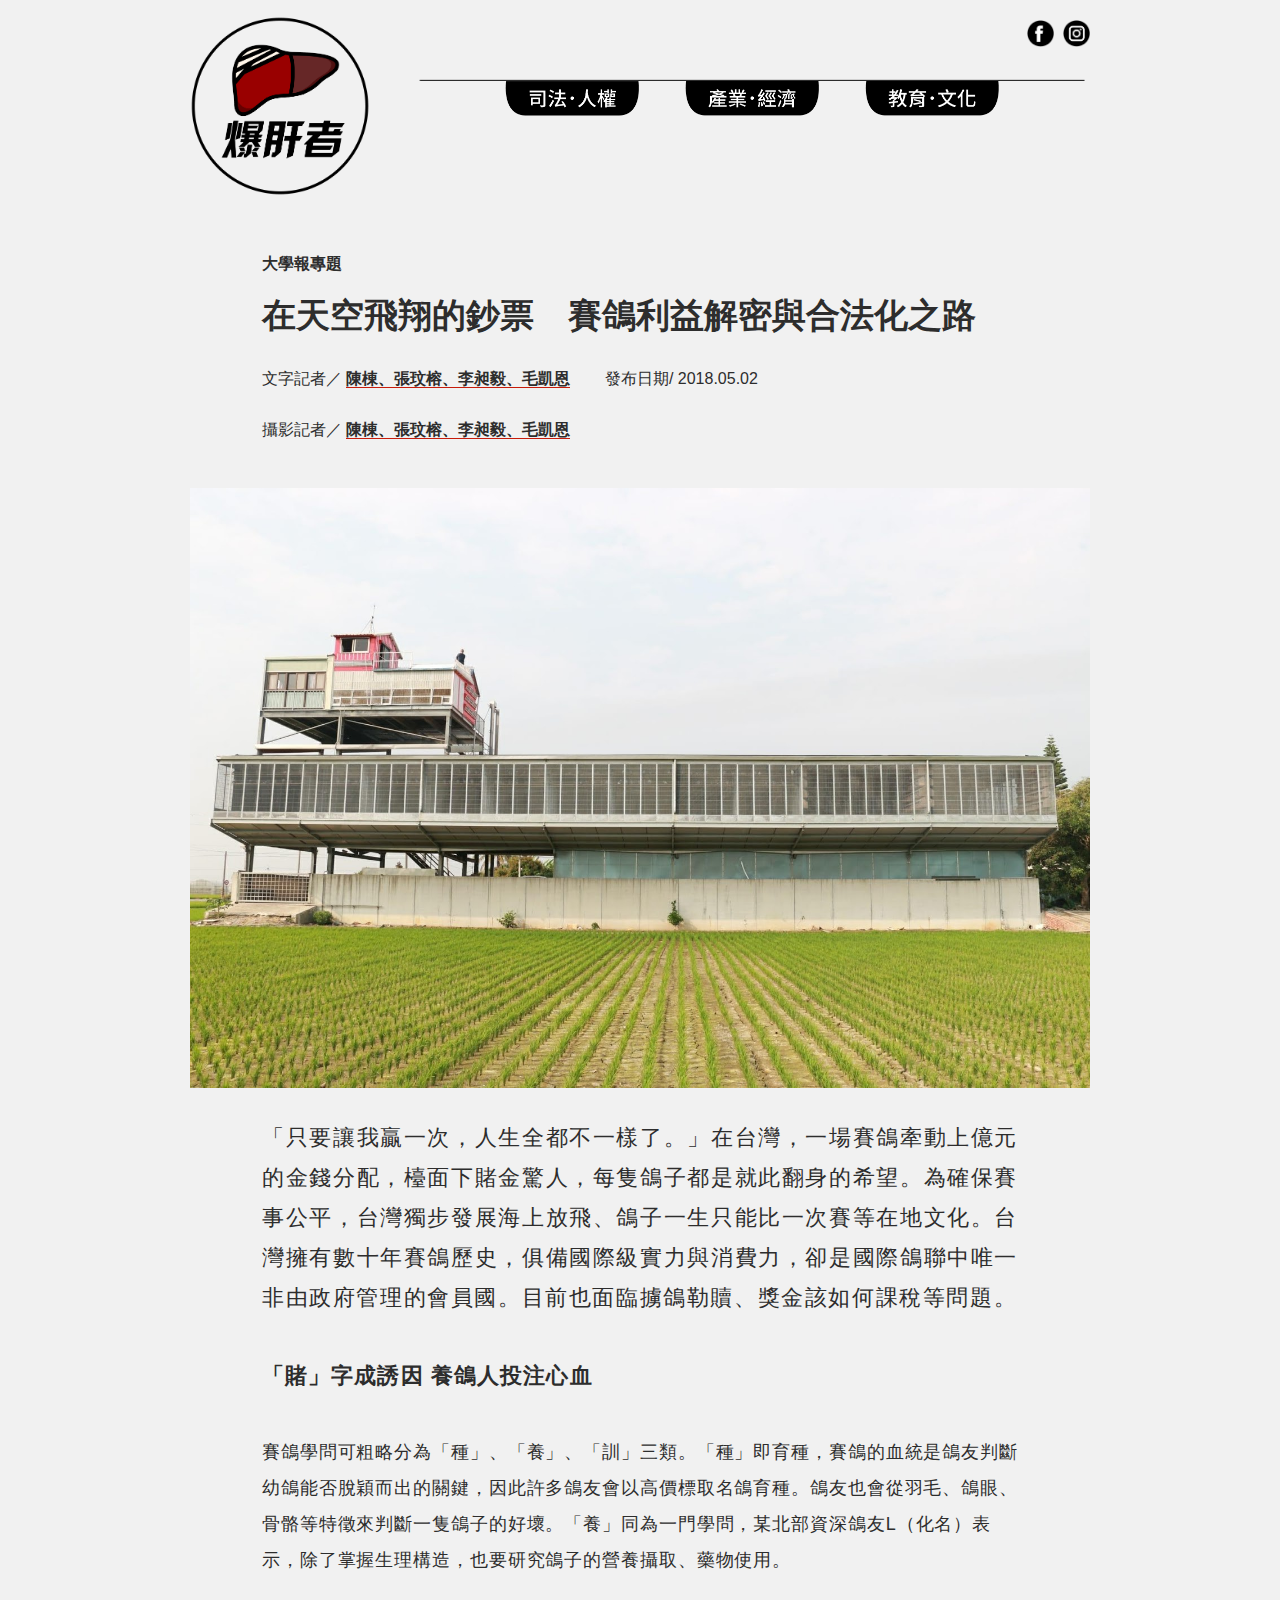
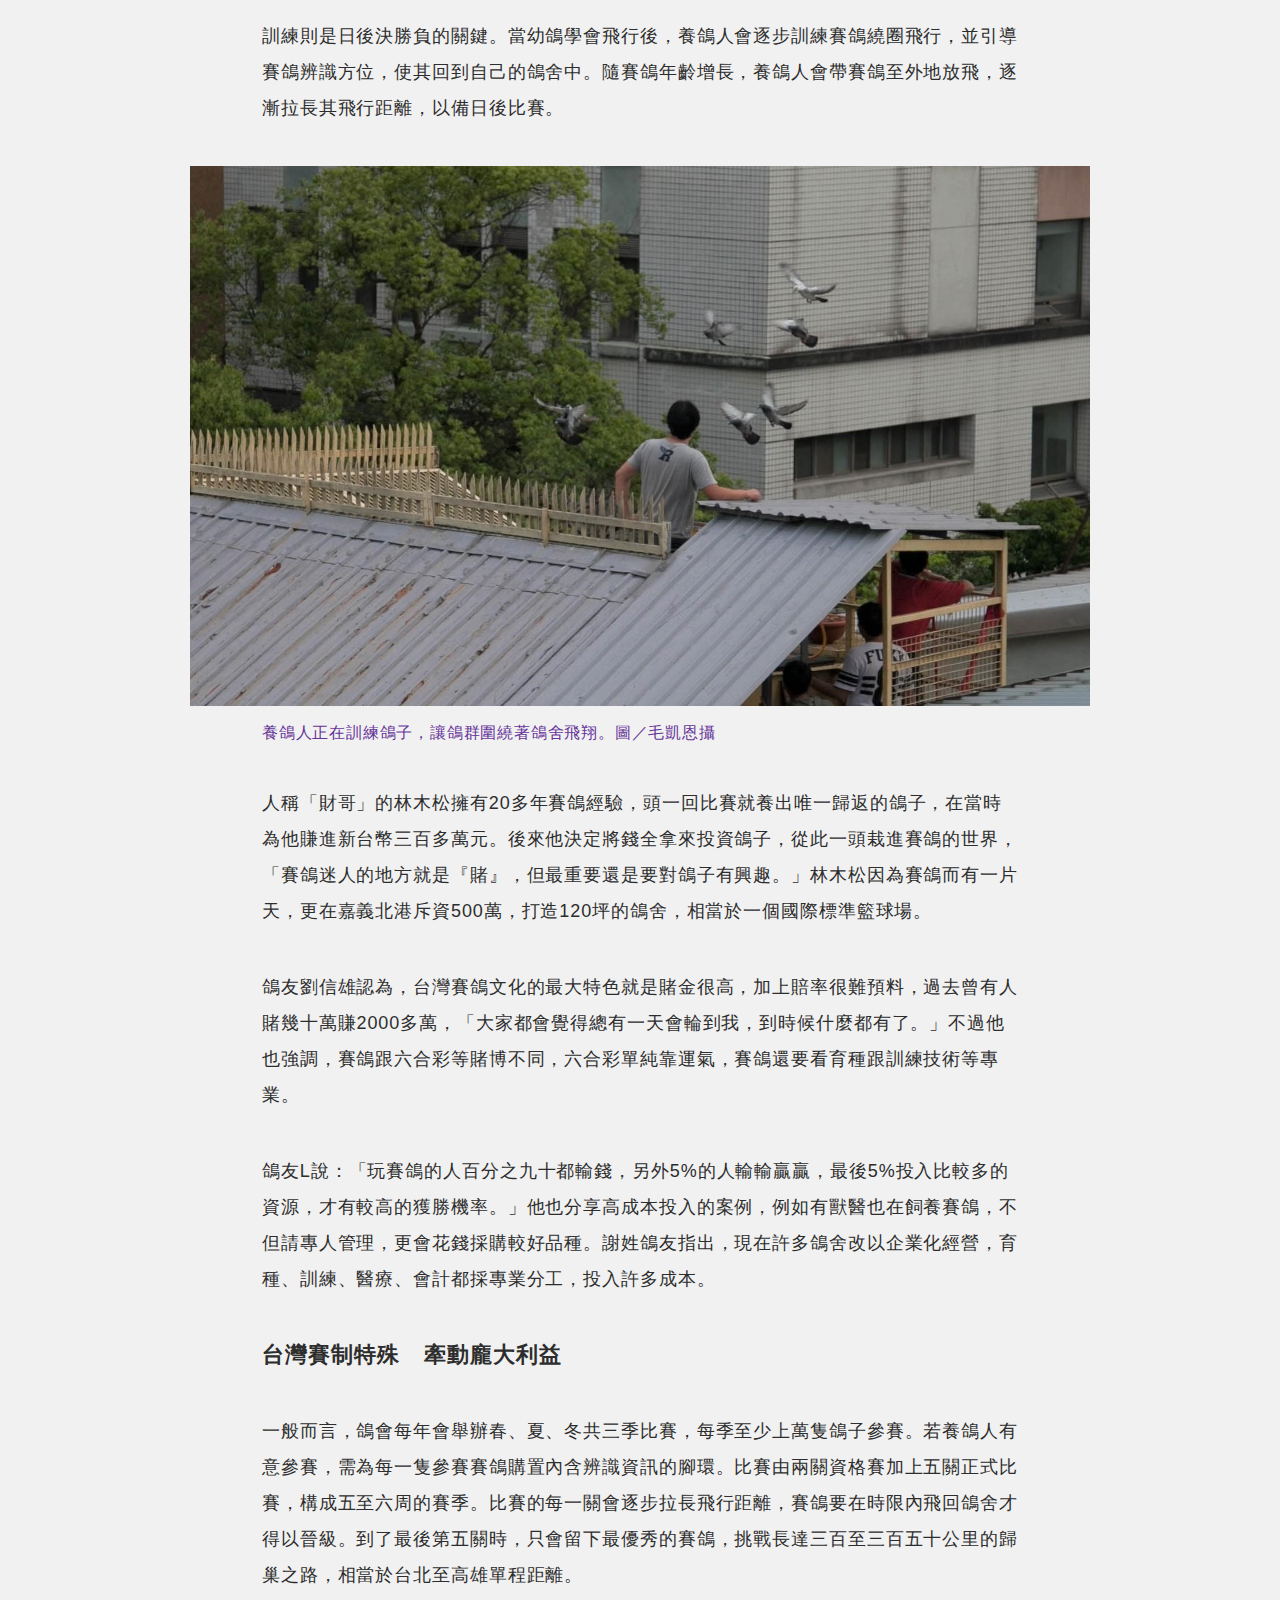
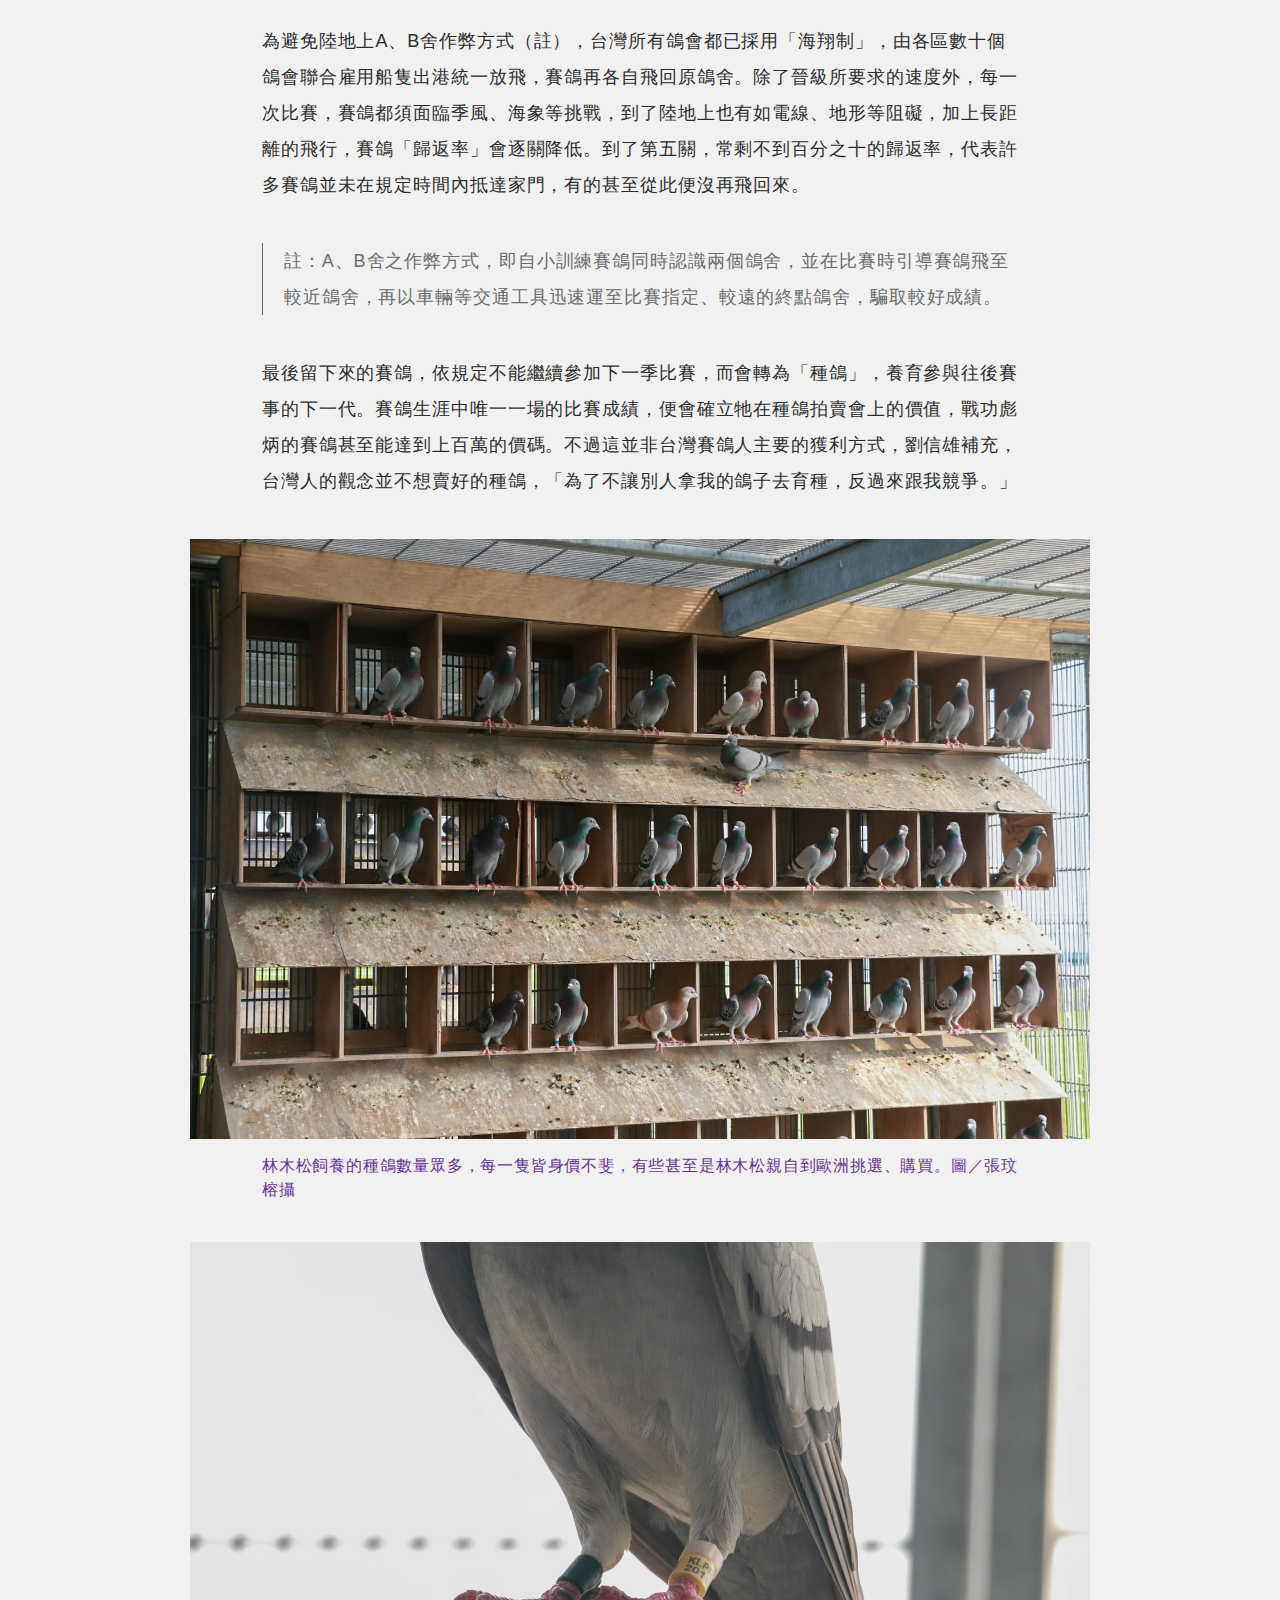
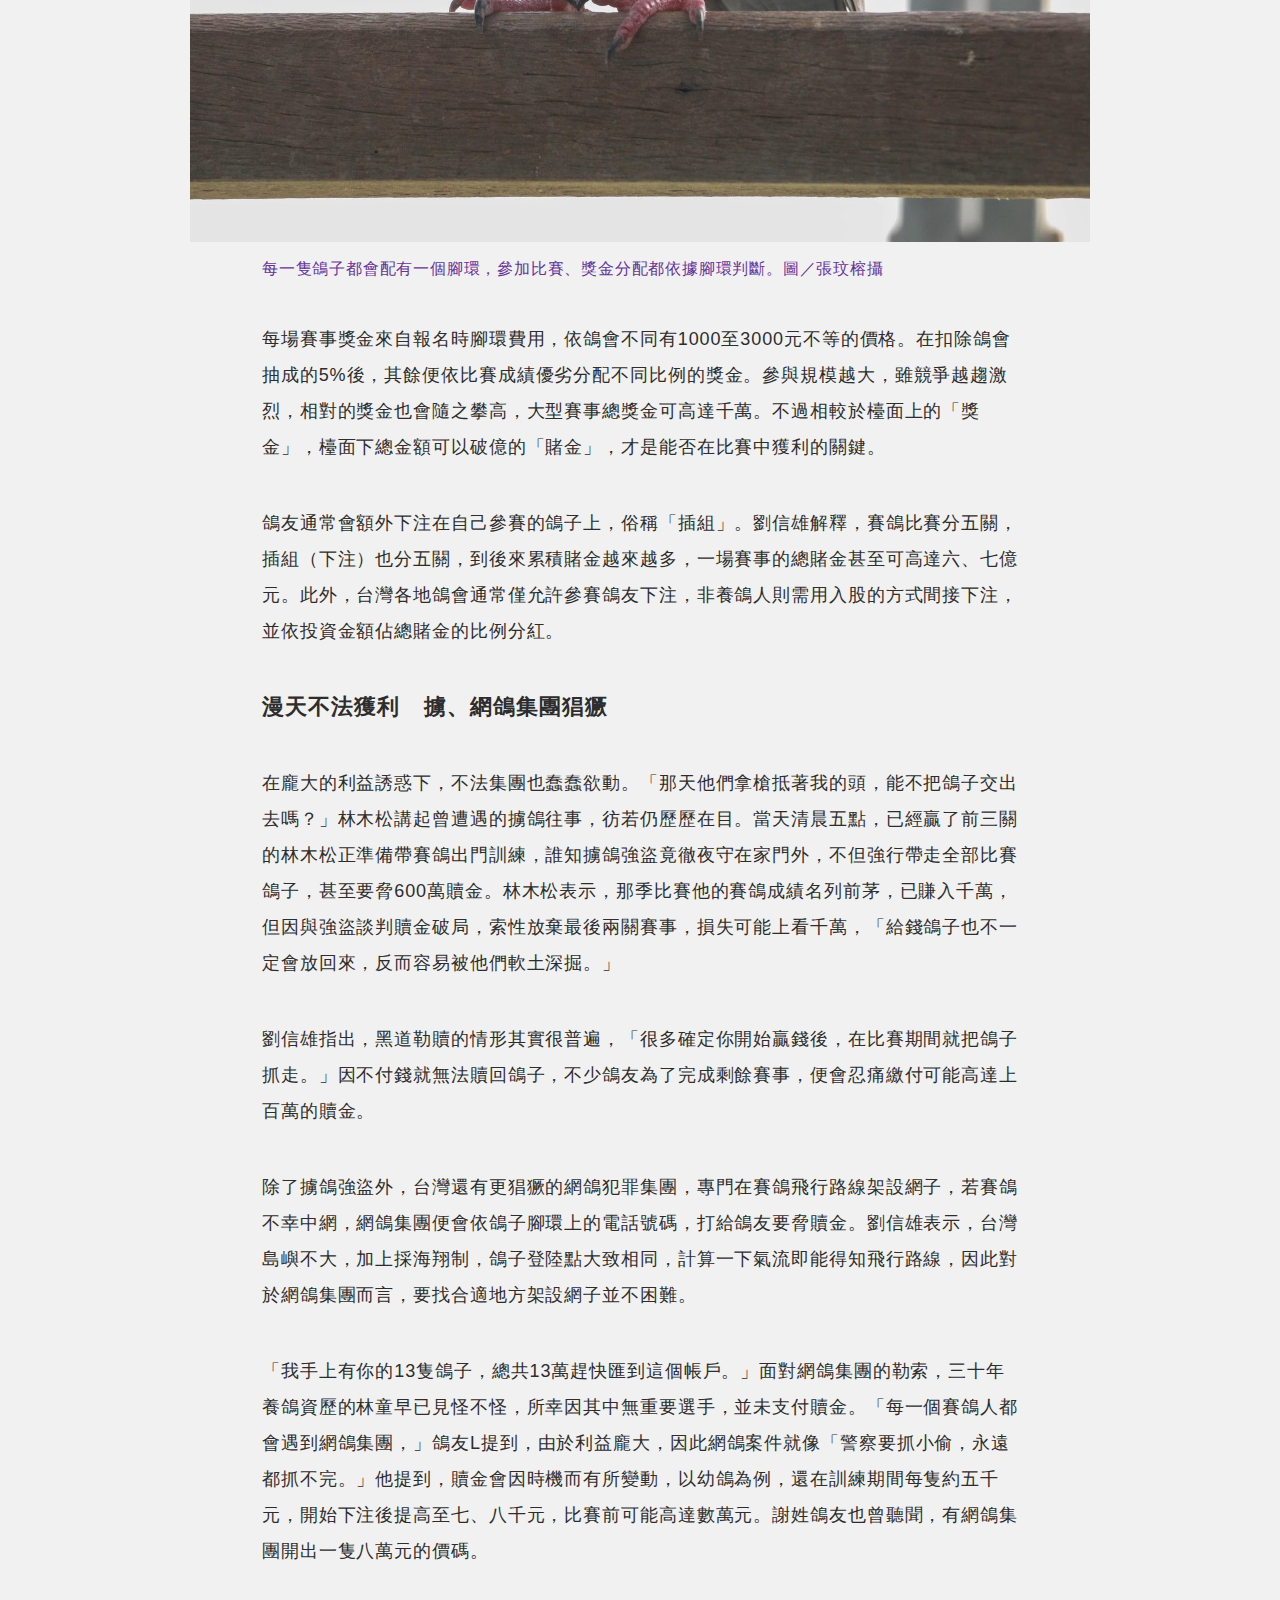
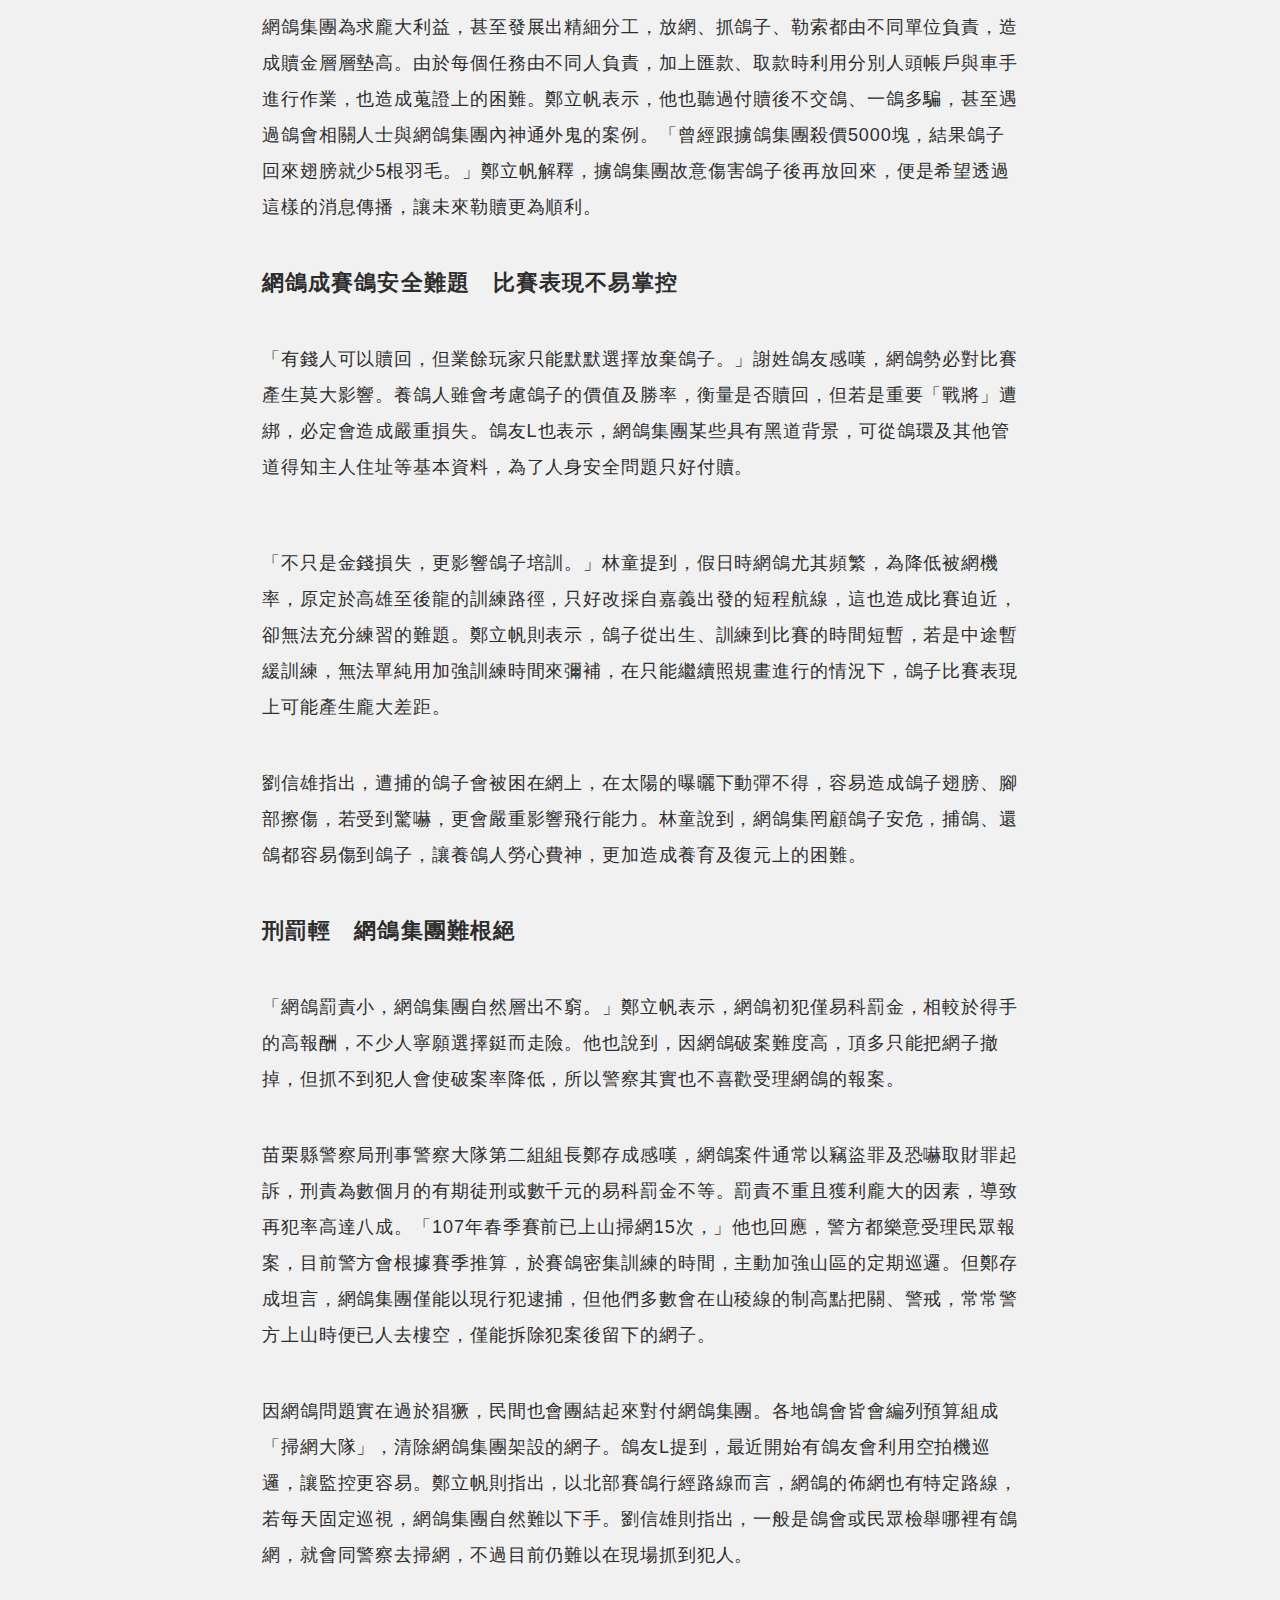
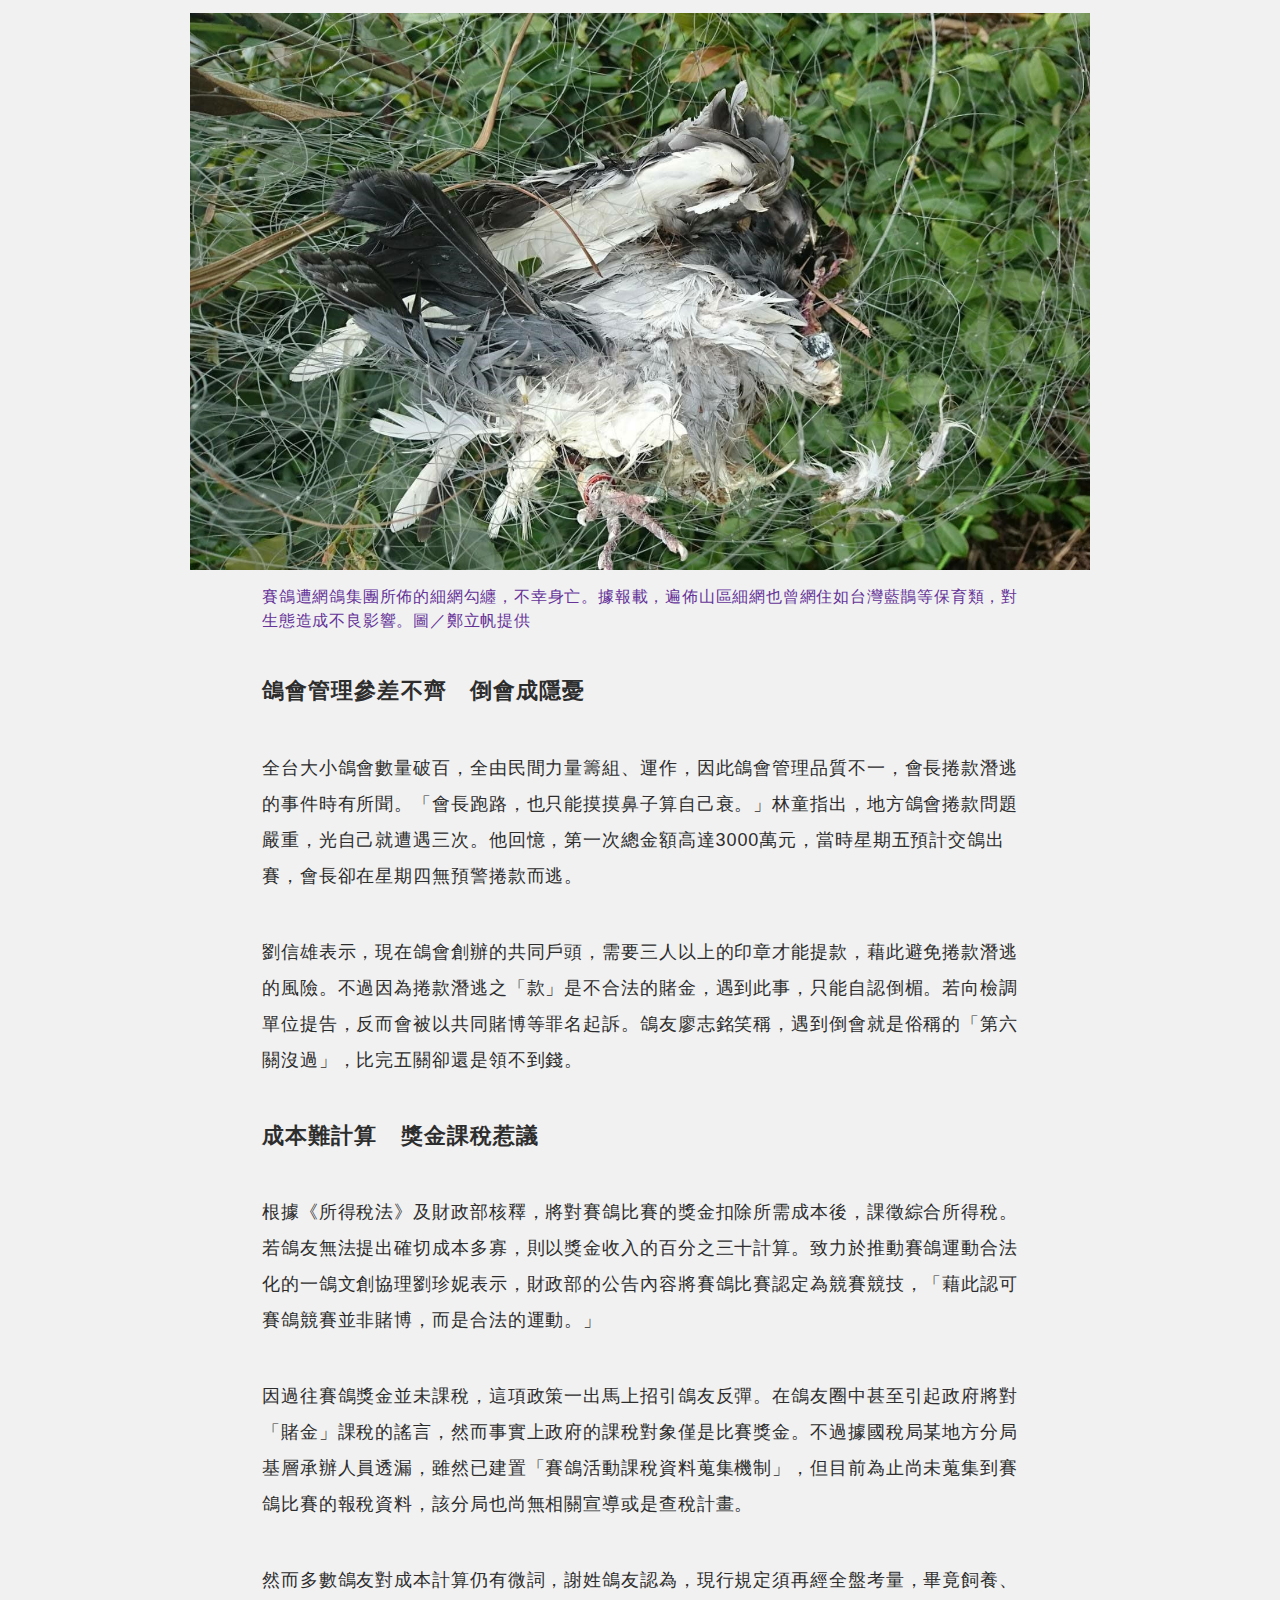
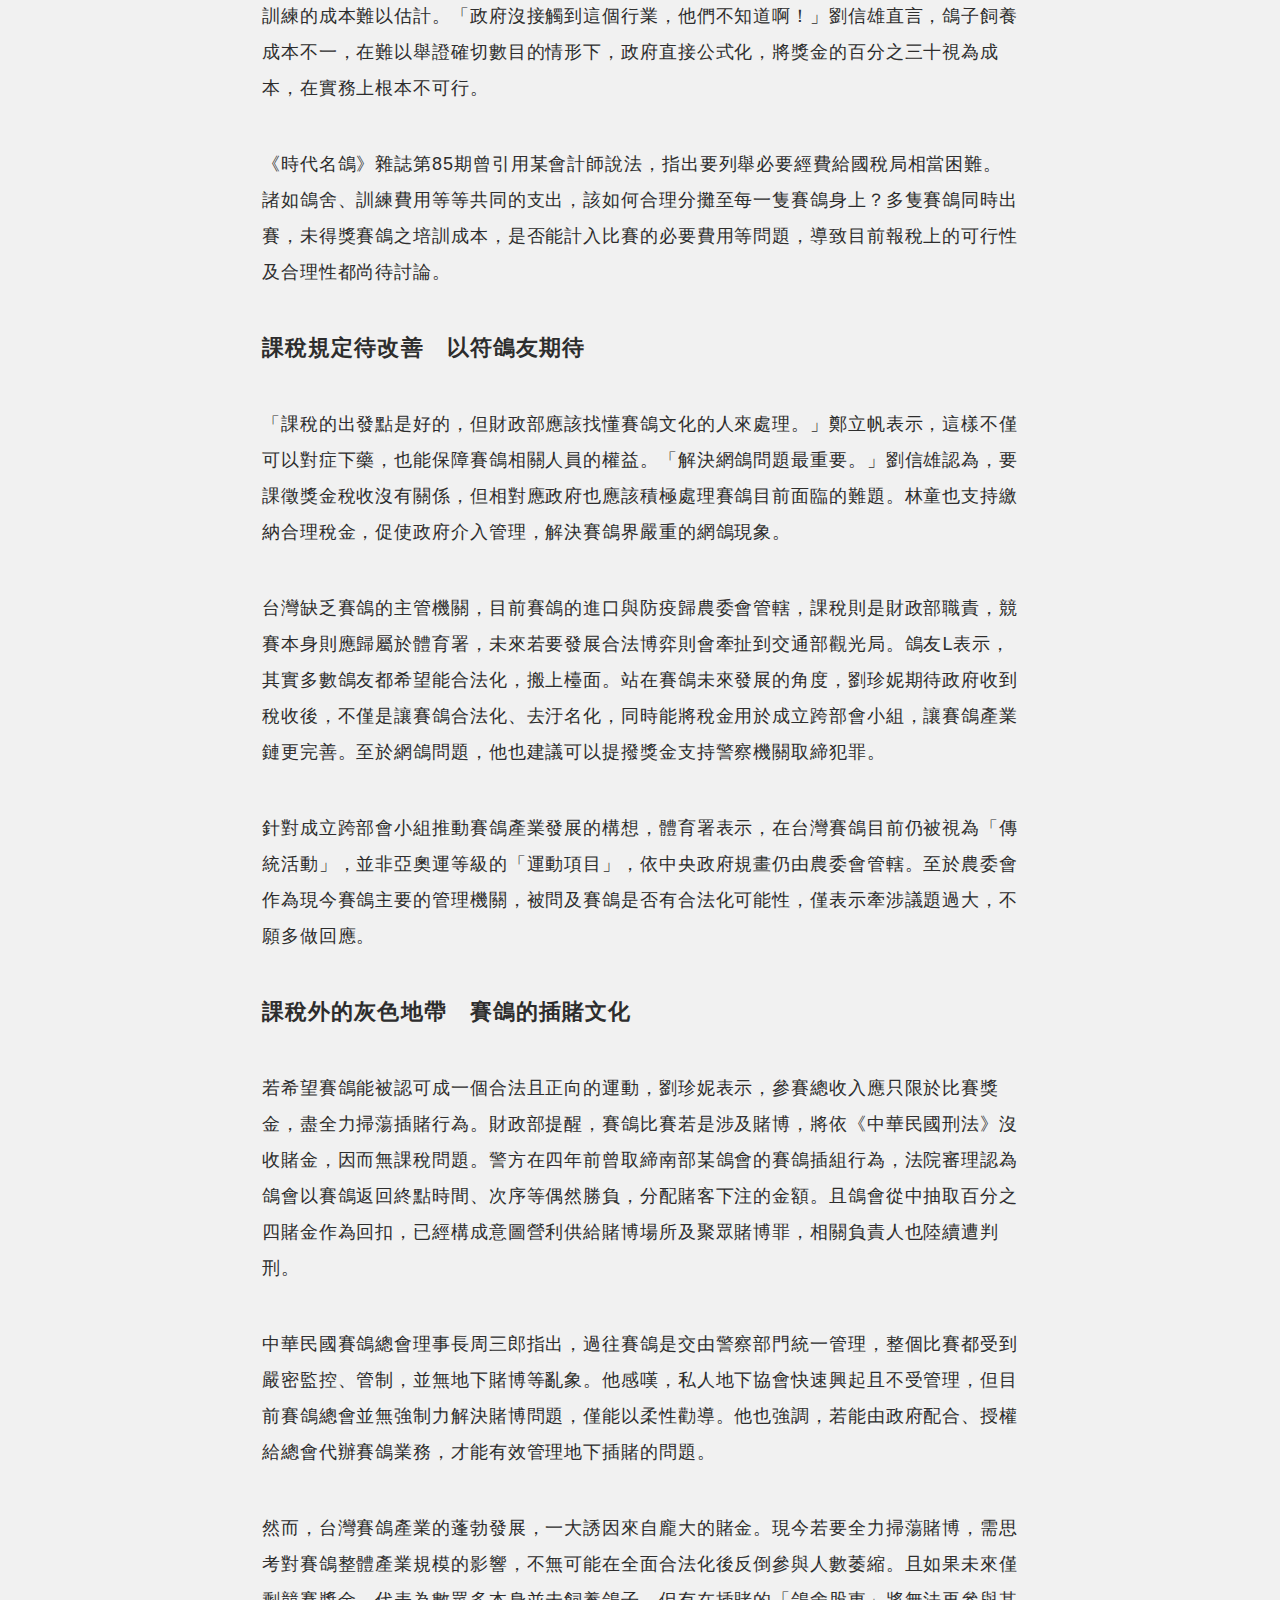
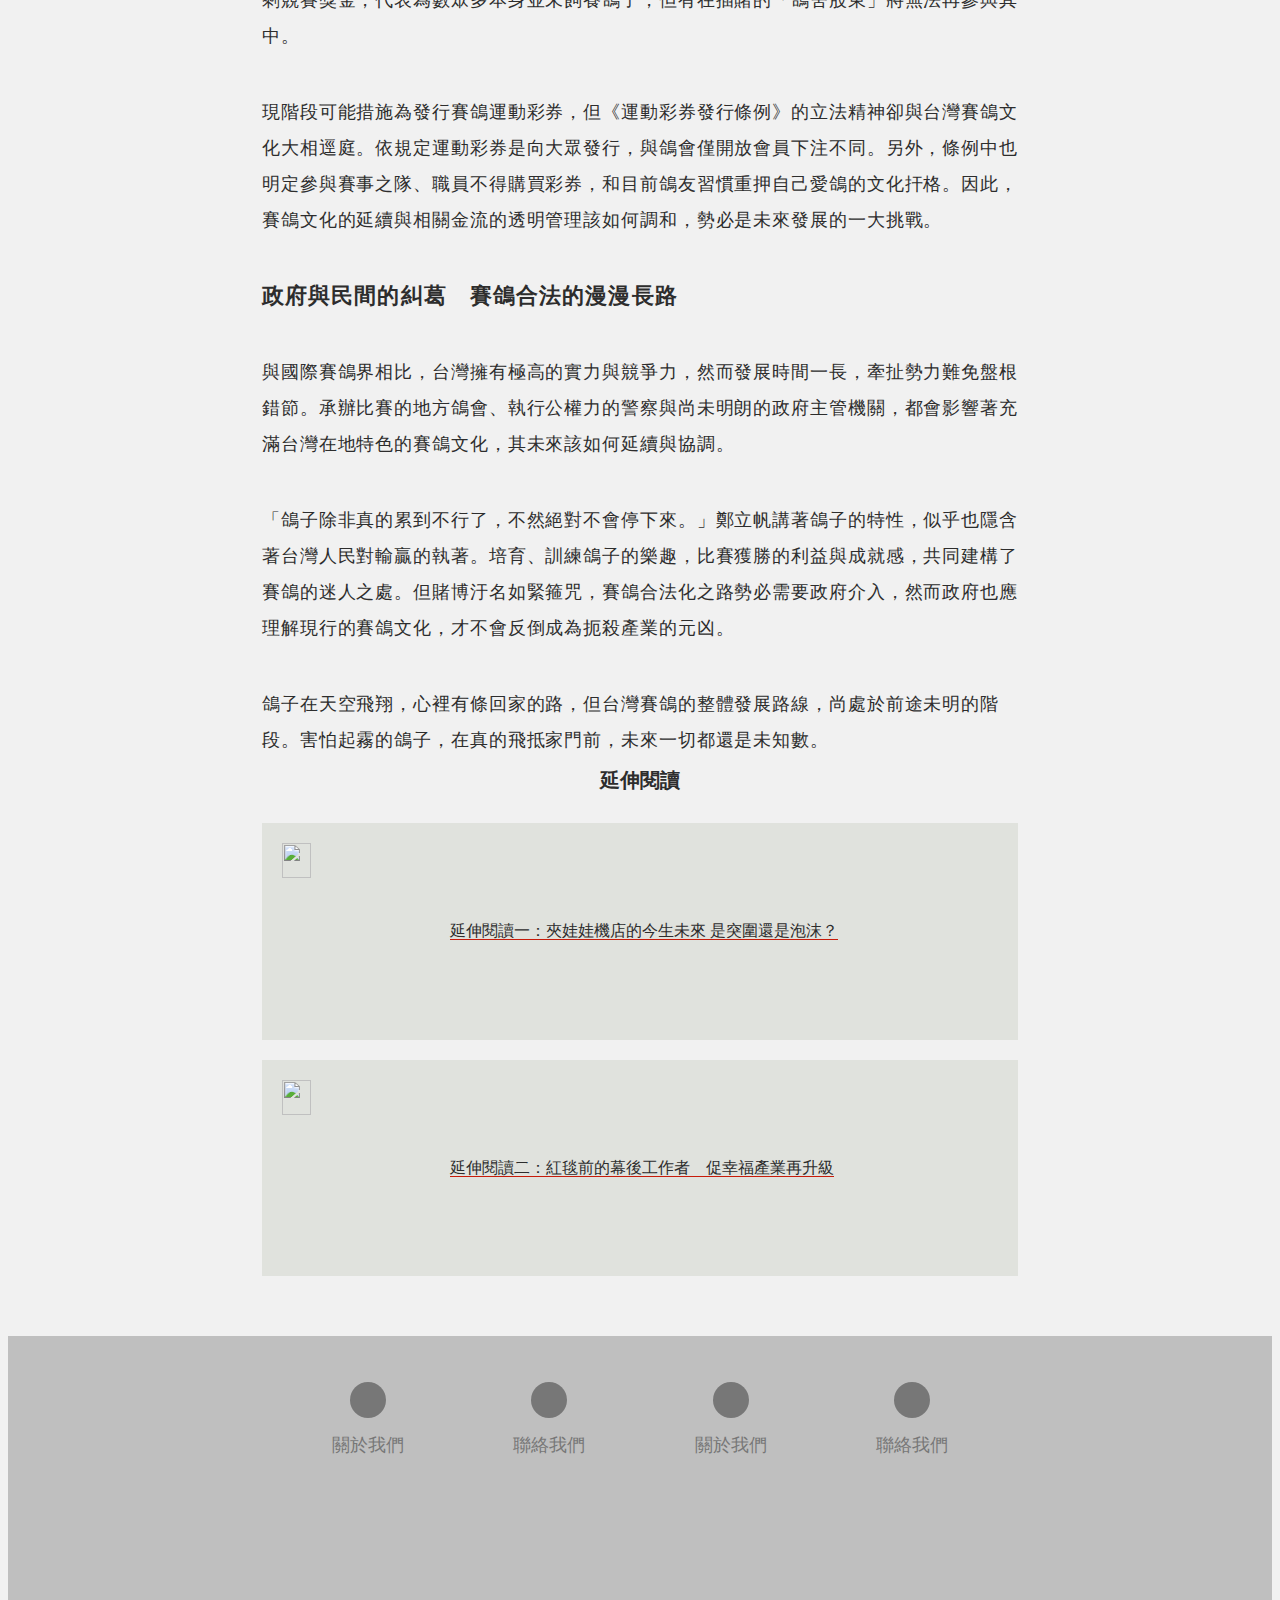
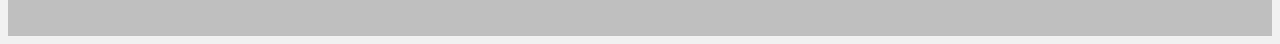
==== commit 62d6452c: "t" ====
--- a/2018-04-26/index.html
+++ b/2018-04-26/index.html
@@ -396,21 +396,20 @@
             }
         }
 
-        
+
 
         a:hover {
-            color: red; 
+            color: red;
         }
 
         .sa:hover {
-            color: yellow; 
+            color: yellow;
             font-size: 120%;
         }
-        
+
         p:hover {
-            color: rgb(130, 130, 133); 
-        }
-
+            color: rgb(130, 130, 133);
+        }
     </style>
 
 </head>
@@ -419,13 +418,29 @@
     <header>
         <div class="header-logobox" style="margin-bottom: 50px">
             <figure>
-                <img src="logo.png" alt="logo" class="liver-logo">
+                <a href="https://wenrongchang.github.io/Crazy-all-nighter/104405016/index.html
+                    " target="_self">
+                    <img src="logo.png" alt="logo" class="liver-logo">
+                </a>
                 <img src="分隔線.png" alt="line" class="line">
-                <img src="司法人權.png" alt="law" class="law">
-                <img src="產業經濟.png" alt="economics" class="economics">
-                <img src="教育文化.png" alt="education" class="education">
-                <img src="fb.png" alt="fb" class="fb">
-                <img src="ig.png" alt="ig" class="ig">
+                <a href="https://wenrongchang.github.io/Crazy-all-nighter/104405016/index.html#justice
+" target="_self">
+                    <img src="司法人權.png" alt="law" class="law">
+                </a>
+                <a href="https://wenrongchang.github.io/Crazy-all-nighter/104405016/index.html#industry
+" target="_self">
+                    <img src="產業經濟.png" alt="economics" class="economics">
+                </a>
+                <a href="https://wenrongchang.github.io/Crazy-all-nighter/104405016/index.html#educate
+" target="_self">
+                    <img src="教育文化.png" alt="education" class="education">
+                </a>
+                <a href="https://www.facebook.com/" target="self">
+                    <img src="fb.png" alt="fb" class="fb">
+                </a>
+                <a href="https://www.instagram.com/" target="self">
+                    <img src="ig.png" alt="ig" class="ig">
+                </a>
             </figure>
         </div>
     </header>
@@ -441,8 +456,8 @@
                         target="_blank">陳棟、張玟榕、李昶毅、毛凱恩</a>
                 </b>
             </span>
-            <span class="author">發布日期/ 2018.04.11
-                </span>
+            <span class="author">發布日期/ 2018.05.02
+            </span>
         </div>
         <div style="margin-bottom:15px">
             <span class="author">攝影記者／
@@ -491,11 +506,11 @@
             </p>
             <figure>
                 <img src="gugu05.jpg" alt="鴿子" width="100%" />
-                <figcaption  style="color:rebeccapurple">林木松飼養的種鴿數量眾多，每一隻皆身價不斐，有些甚至是林木松親自到歐洲挑選、購買。圖／張玟榕攝</figcaption>
+                <figcaption style="color:rebeccapurple">林木松飼養的種鴿數量眾多，每一隻皆身價不斐，有些甚至是林木松親自到歐洲挑選、購買。圖／張玟榕攝</figcaption>
             </figure>
             <figure>
                 <img src="gugu06.jpg" alt="鴿子" width="100%" />
-                <figcaption  style="color:rebeccapurple">每一隻鴿子都會配有一個腳環，參加比賽、獎金分配都依據腳環判斷。圖／張玟榕攝</figcaption>
+                <figcaption style="color:rebeccapurple">每一隻鴿子都會配有一個腳環，參加比賽、獎金分配都依據腳環判斷。圖／張玟榕攝</figcaption>
             </figure>
             <p>每場賽事獎金來自報名時腳環費用，依鴿會不同有1000至3000元不等的價格。在扣除鴿會抽成的5%後，其餘便依比賽成績優劣分配不同比例的獎金。參與規模越大，雖競爭越趨激烈，相對的獎金也會隨之攀高，大型賽事總獎金可高達千萬。不過相較於檯面上的「獎金」，檯面下總金額可以破億的「賭金」，才是能否在比賽中獲利的關鍵。
             </p>
@@ -546,7 +561,7 @@
             </p>
             <figure>
                 <img src="gugu03.jpg" alt="一顆鳳梨直挺挺地豎立在海邊" width="100%" />
-                <figcaption  style="color:rebeccapurple">賽鴿遭網鴿集團所佈的細網勾纏，不幸身亡。據報載，遍佈山區細網也曾網住如台灣藍鵲等保育類，對生態造成不良影響。圖／鄭立帆提供</figcaption>
+                <figcaption style="color:rebeccapurple">賽鴿遭網鴿集團所佈的細網勾纏，不幸身亡。據報載，遍佈山區細網也曾網住如台灣藍鵲等保育類，對生態造成不良影響。圖／鄭立帆提供</figcaption>
             </figure>
             <h2>
                 鴿會管理參差不齊　倒會成隱憂
@@ -614,21 +629,20 @@
 
             <div class="related-text" style="clear:both;font-size: 20px;">延伸閱讀</div>
             <ul class="related-items">
-                    <li class="related-item sa">
-                        <img src="IMG_9544.JPG"></img>
-                        <div>
-                                <a href="https://cool87031k.github.io/doll-machine/"
-                                target="_blank">延伸閱讀一：夾娃娃機店的今生未來
-                                是突圍還是泡沫？</a>
-                            </div>
-                    </li>
-                    <li class="related-item sa">
-                        <img src="05.jpg"></img>
-                        <div> <a href="https://rubyhsieh.github.io/rubyhsieh/index.html"
-                            target="_blank">延伸閱讀二：紅毯前的幕後工作者　促幸福產業再升級</a>
-                        </div>
-                    </li>
-                </ul>
+                <li class="related-item sa">
+                    <img src="IMG_9544.JPG"></img>
+                    <div>
+                        <a href="https://cool87031k.github.io/doll-machine/" target="_blank">延伸閱讀一：夾娃娃機店的今生未來 是突圍還是泡沫？
+                        </a>
+                    </div>
+                </li>
+                <li class="related-item sa">
+                    <img src="05.jpg"></img>
+                    <div>
+                        <a href="https://rubyhsieh.github.io/rubyhsieh/index.html" target="_blank">延伸閱讀二：紅毯前的幕後工作者　促幸福產業再升級</a>
+                    </div>
+                </li>
+            </ul>
 
     </article>
     <footer>
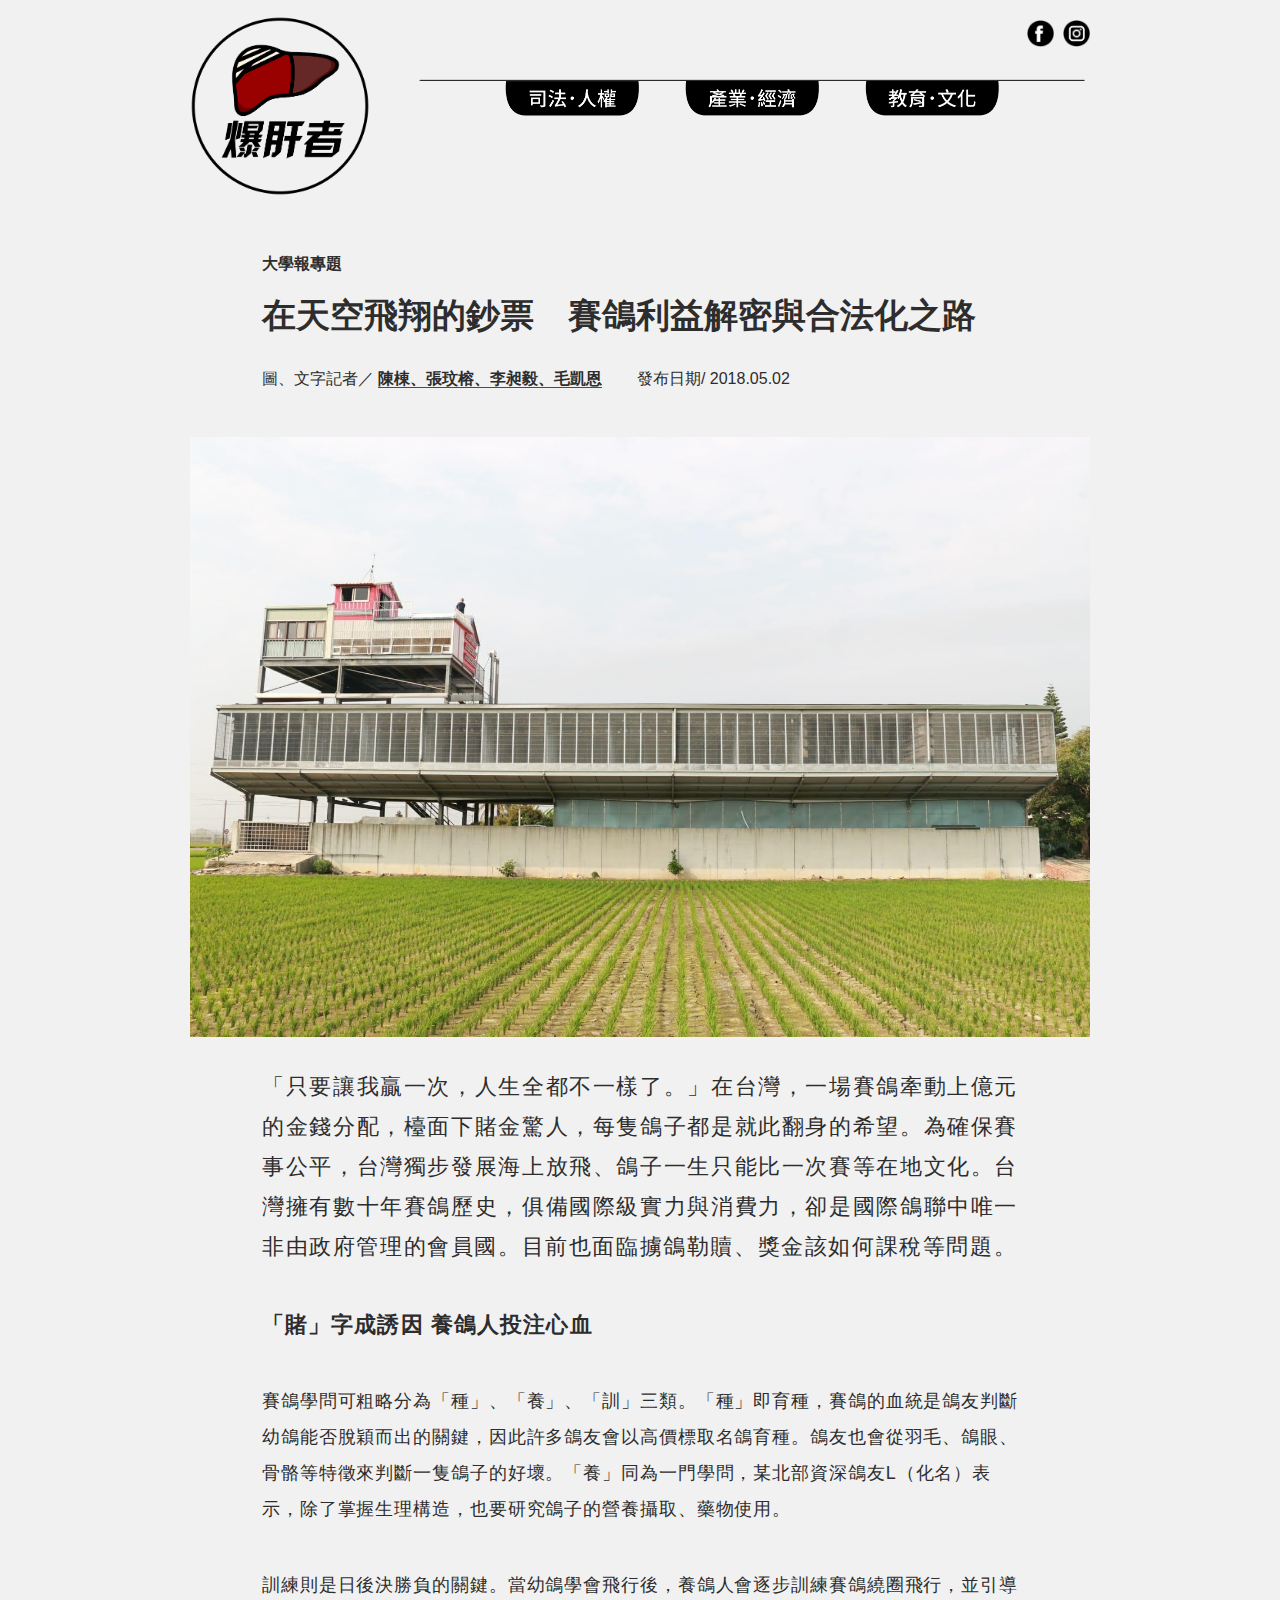
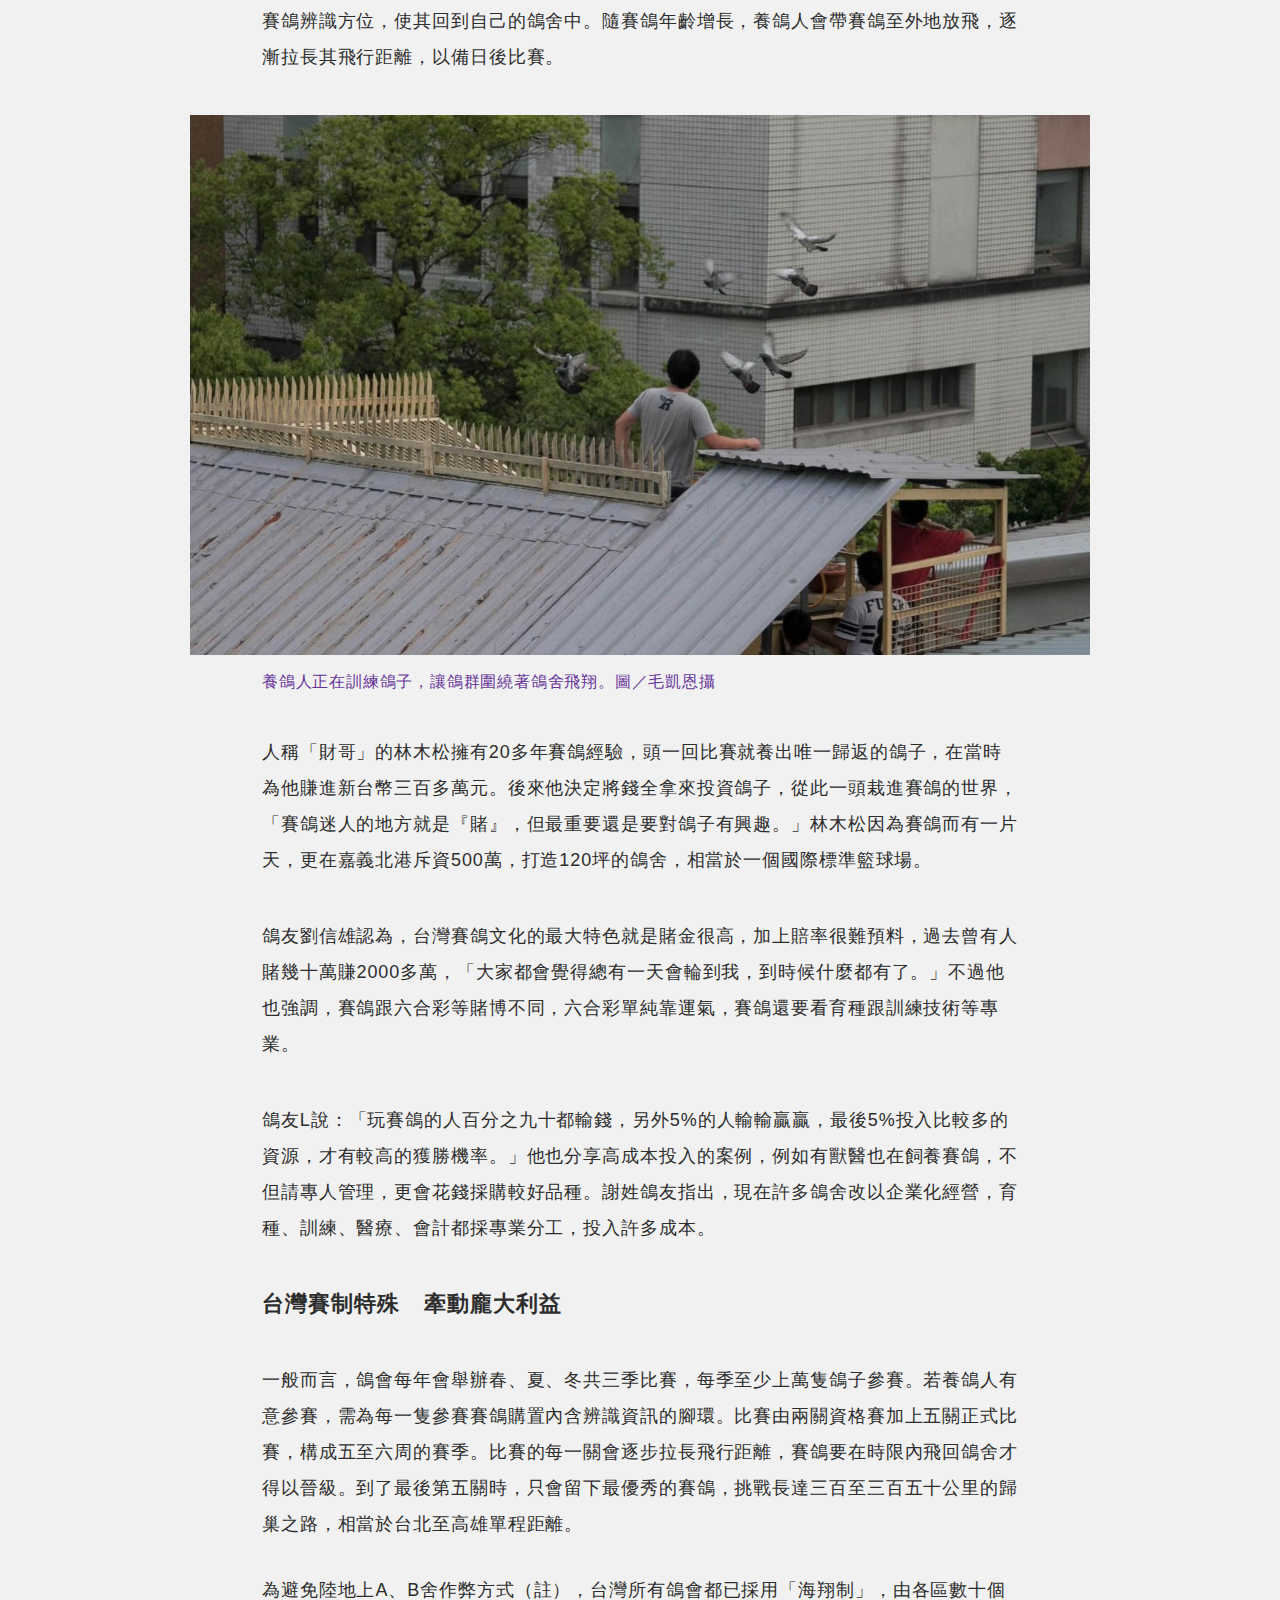
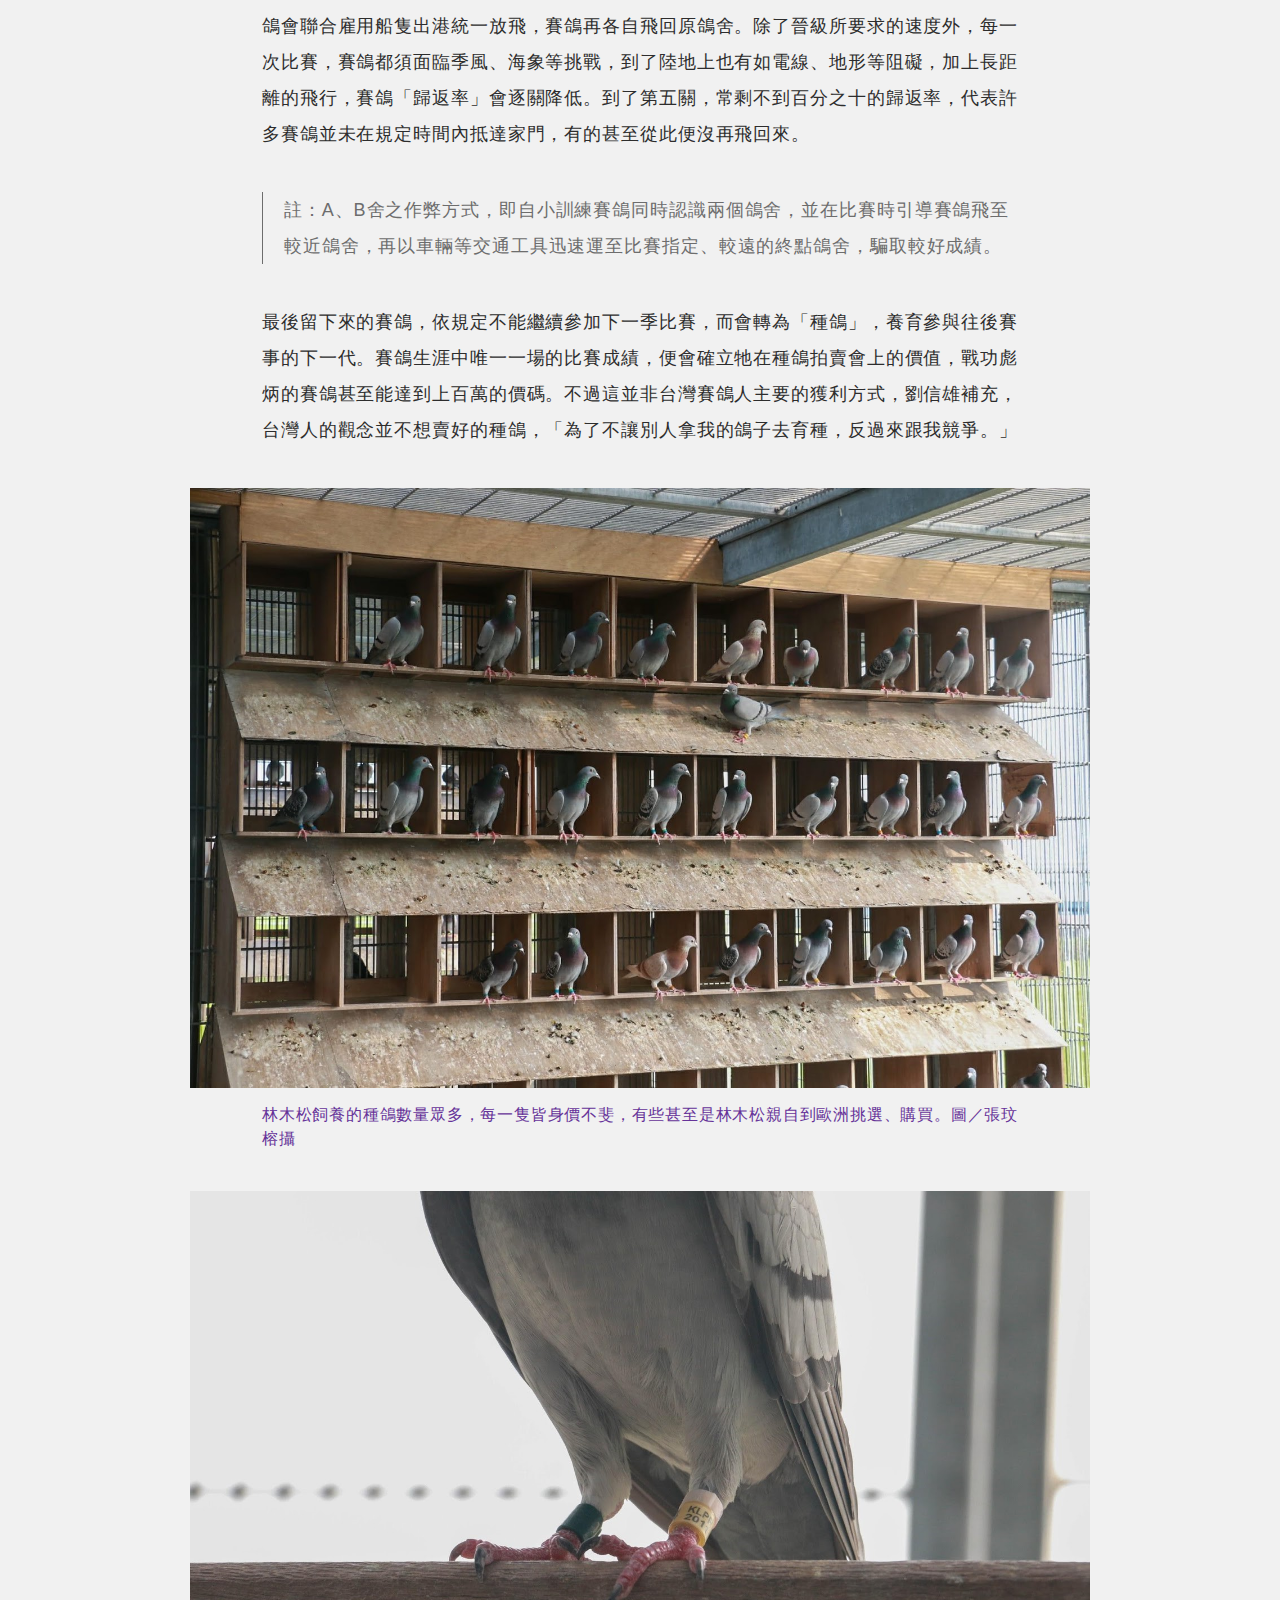
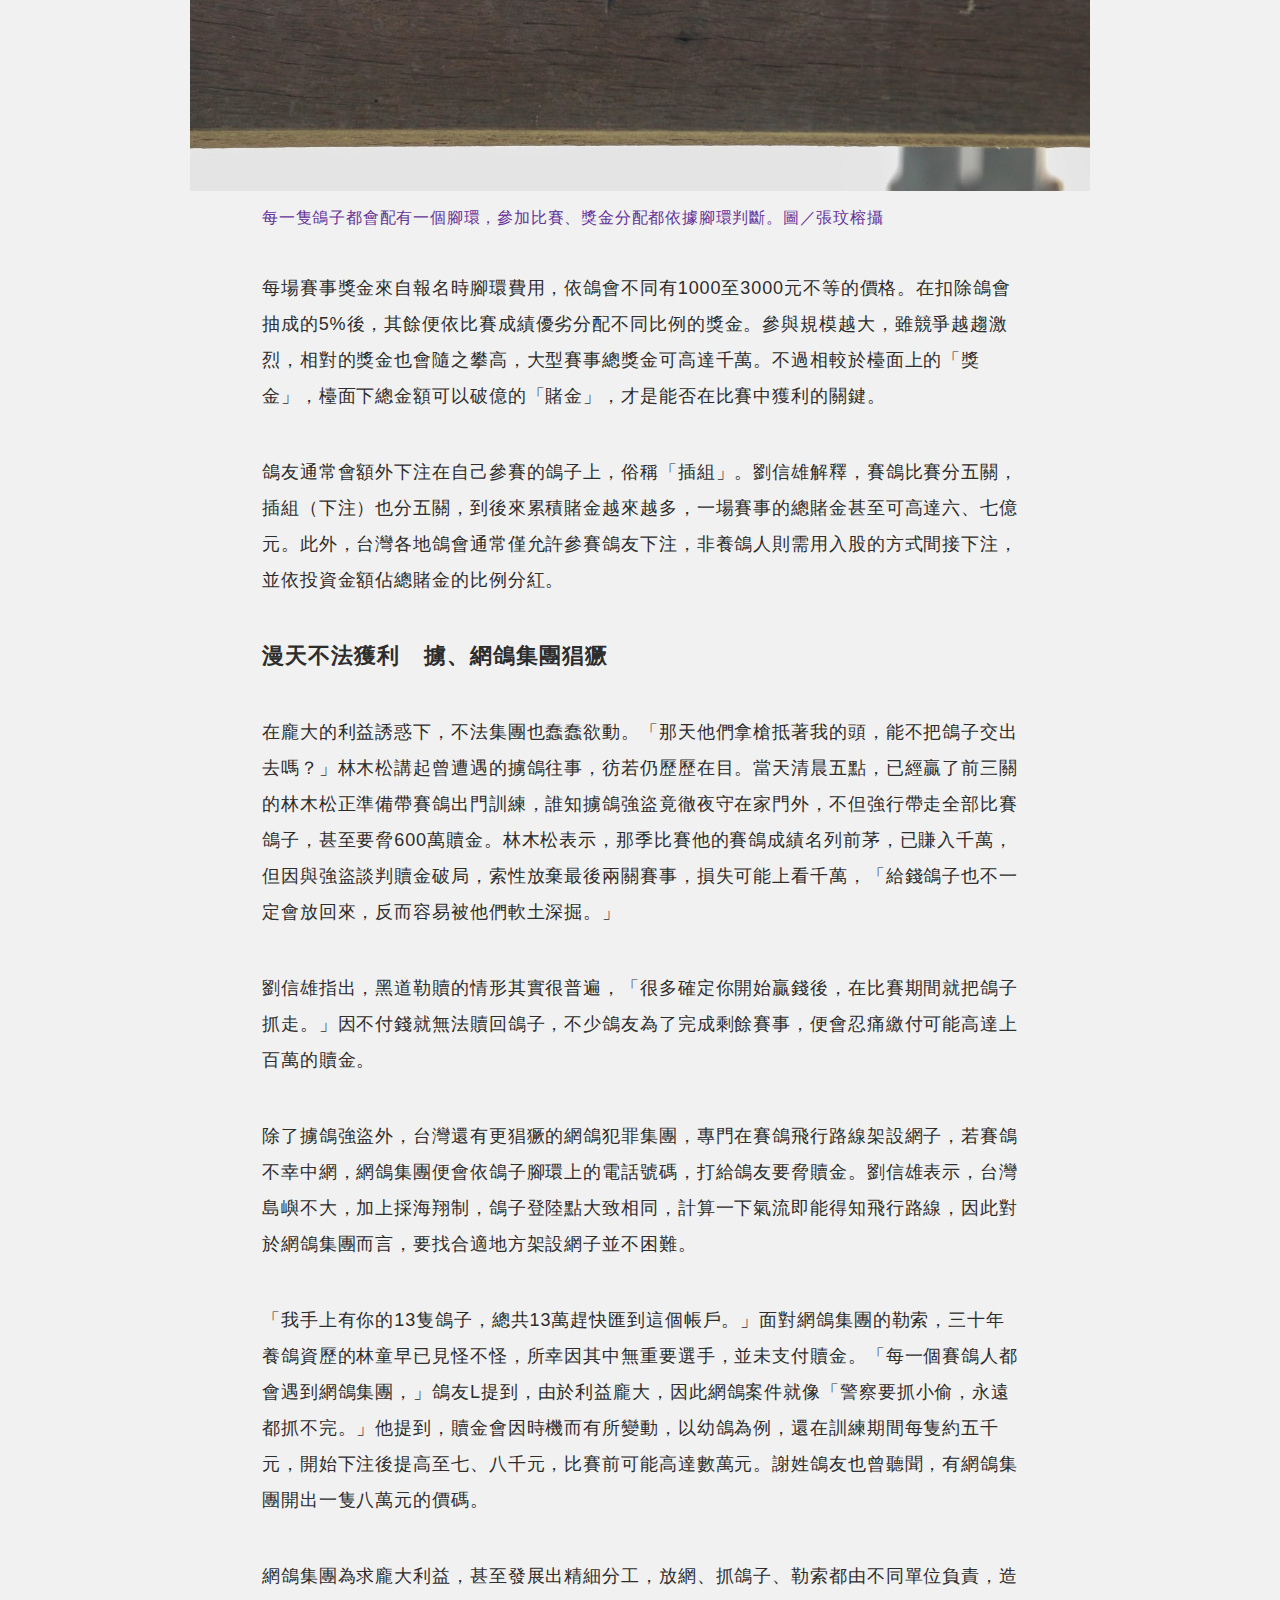
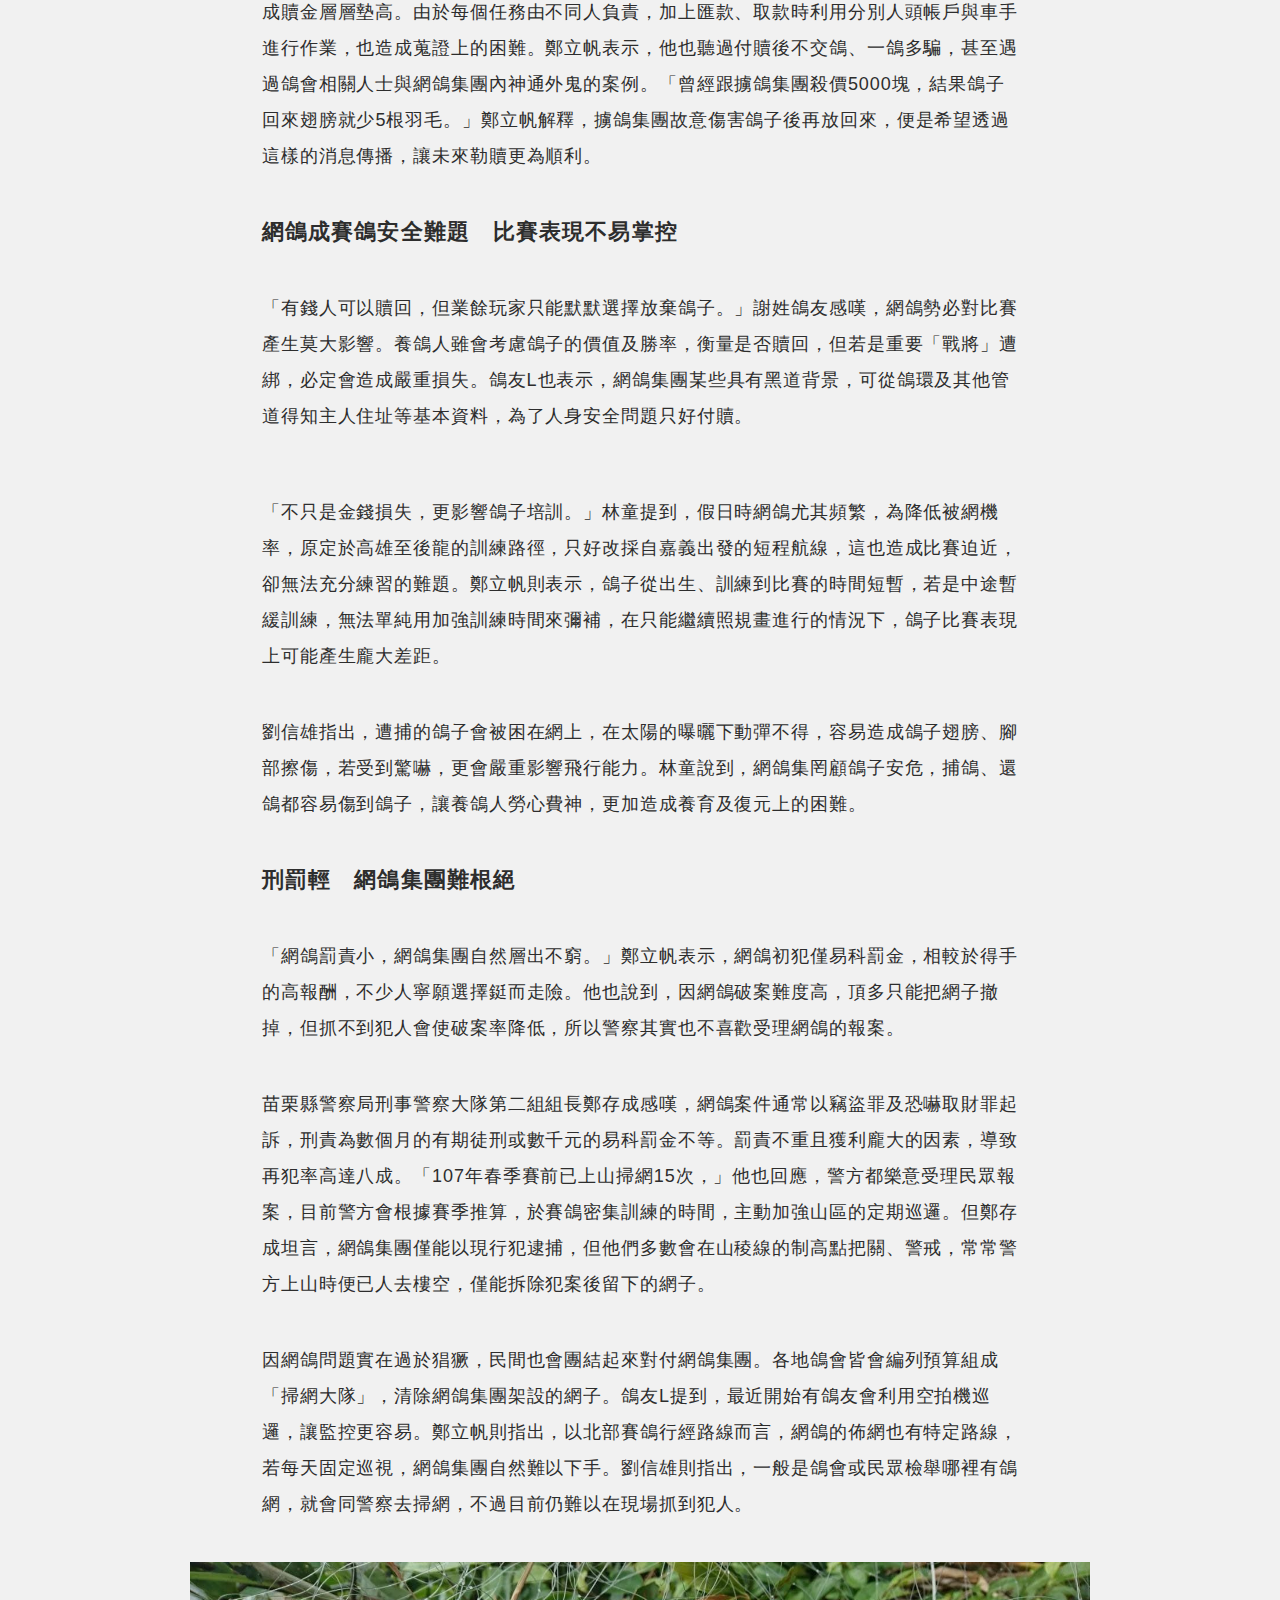
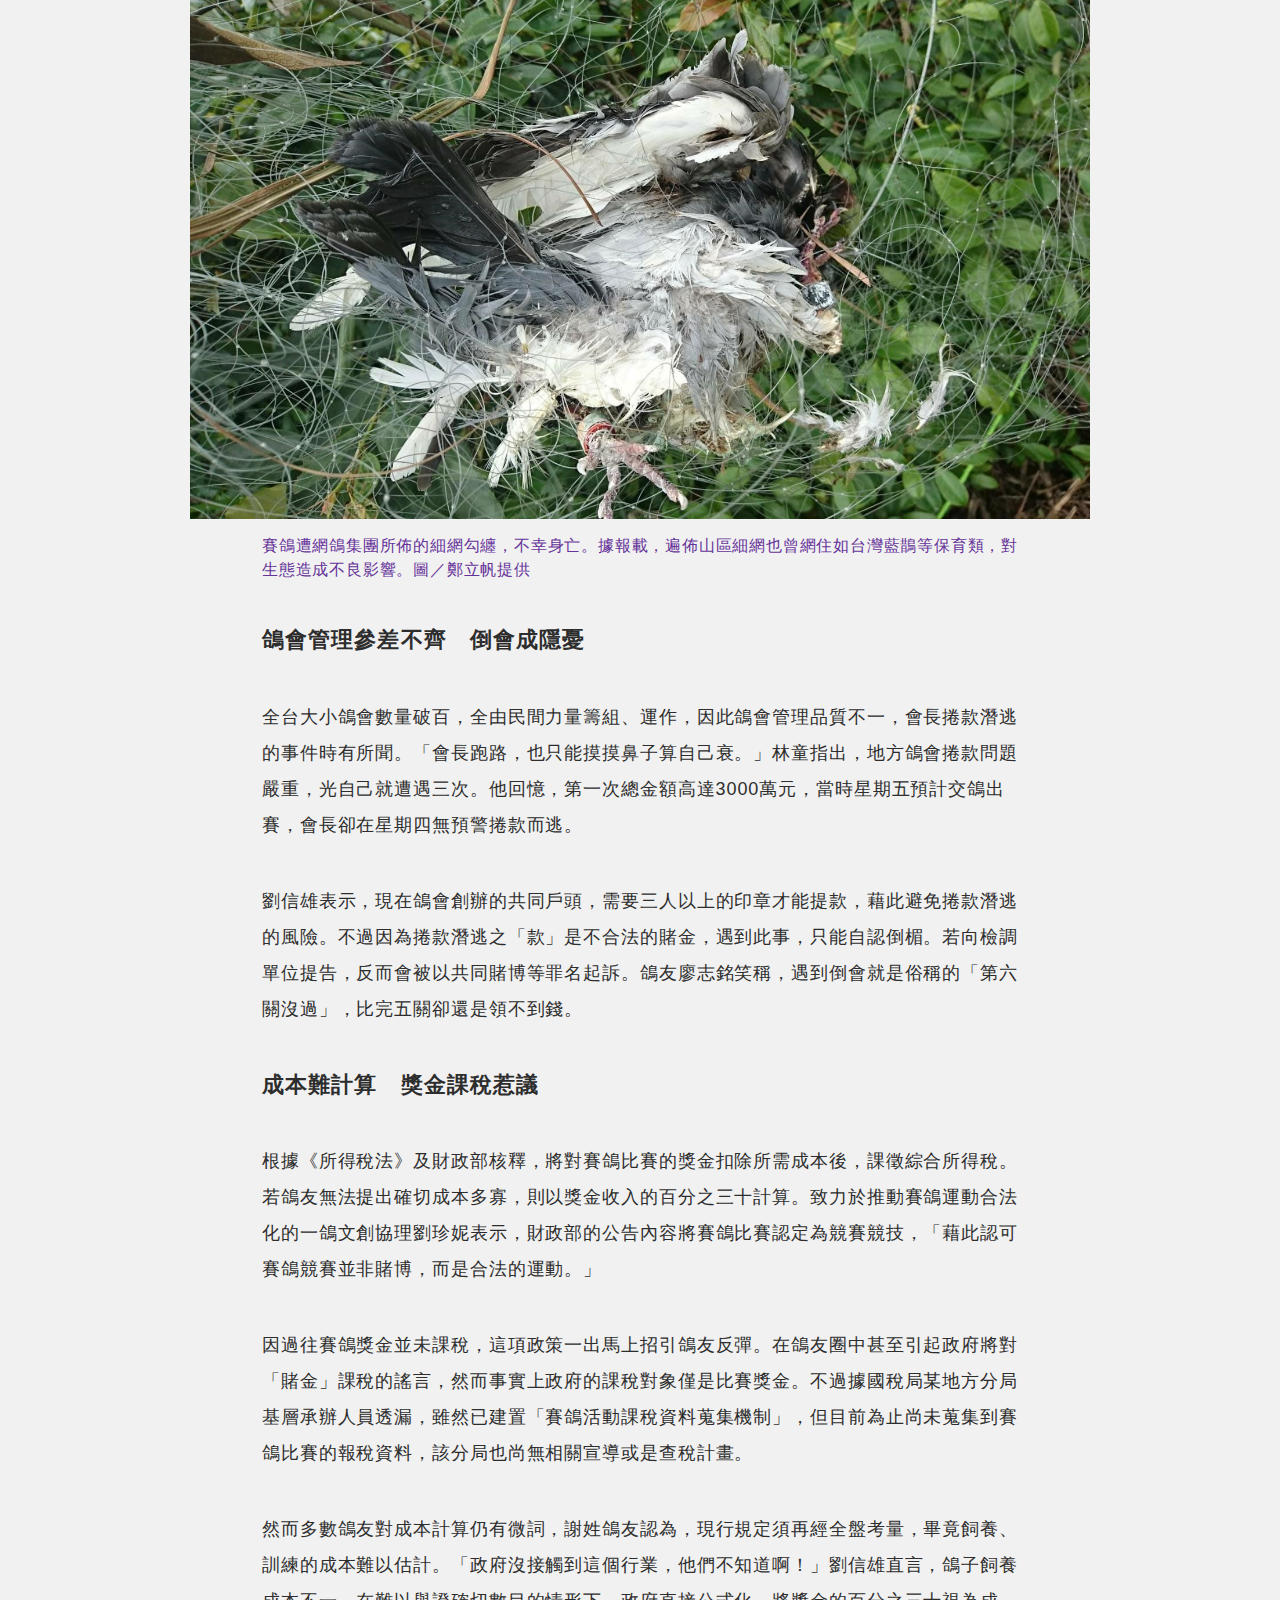
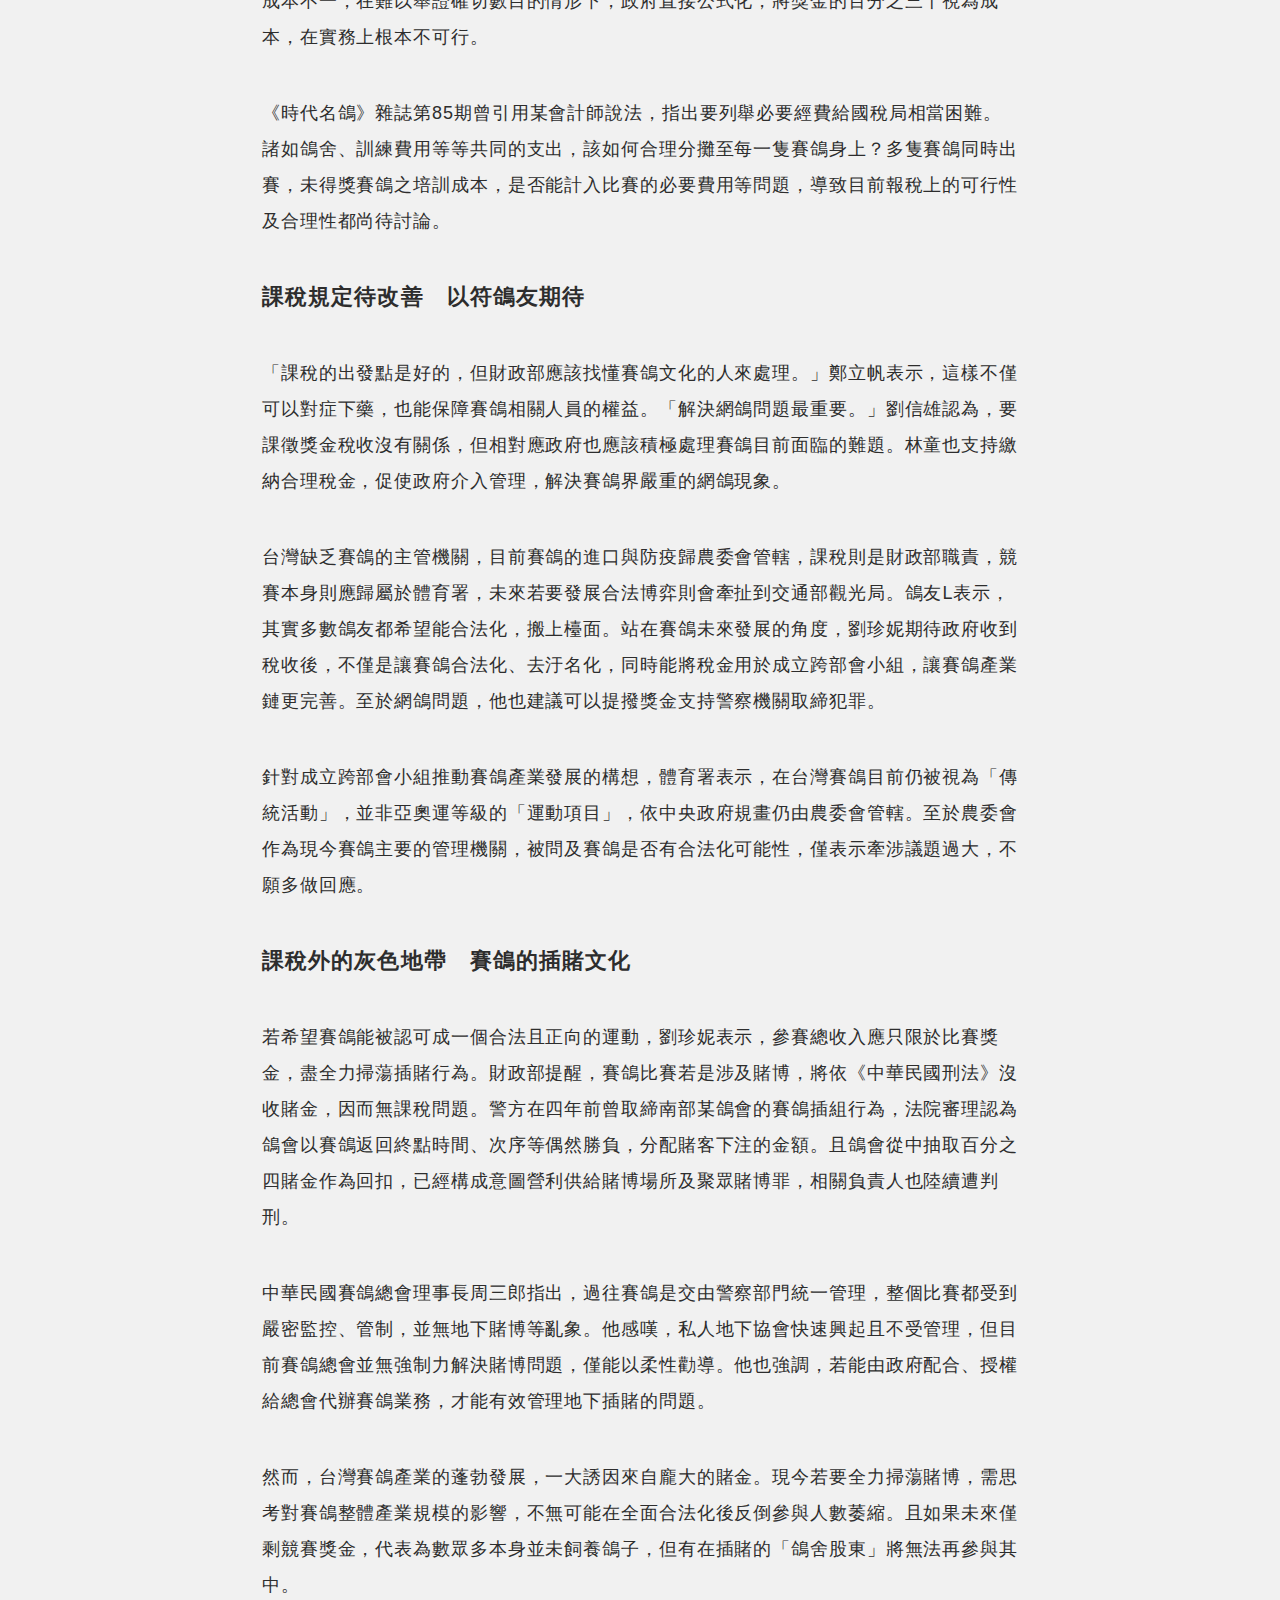
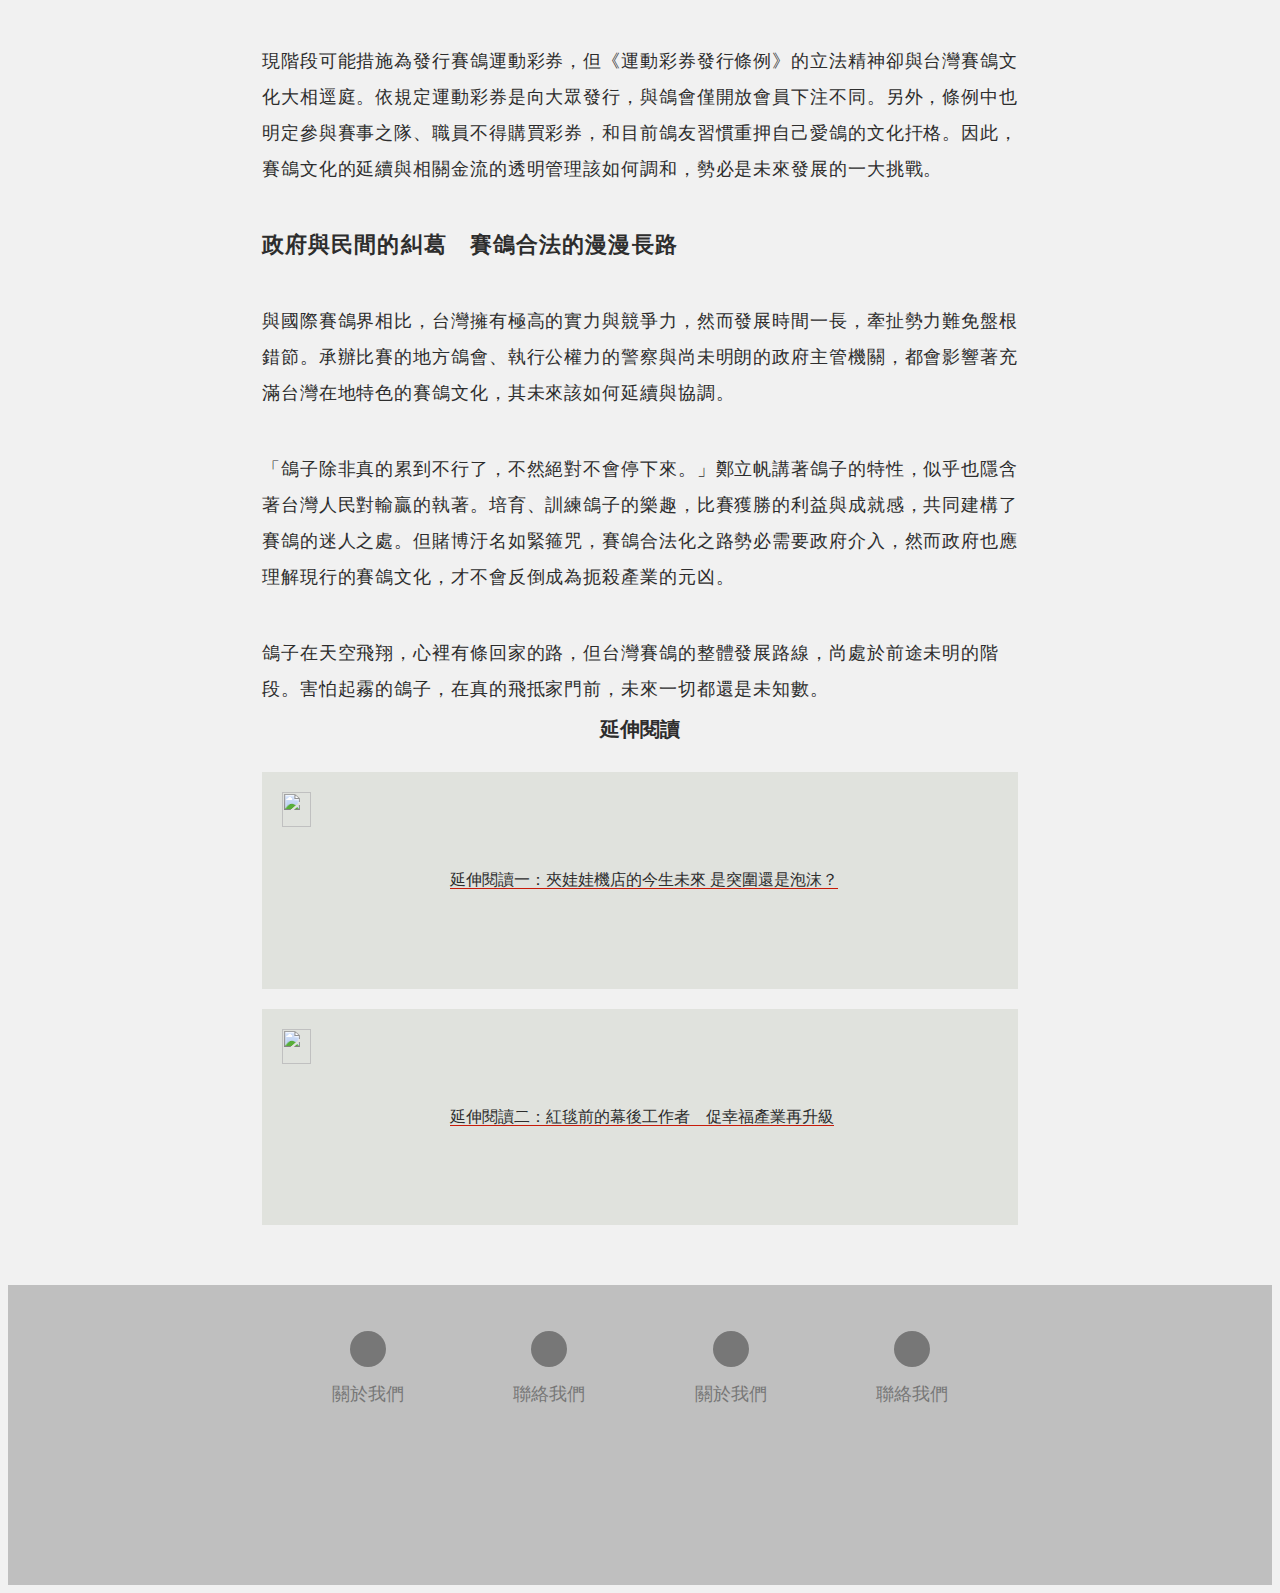
==== commit af0c2650: "qweqeqeqeqeq" ====
--- a/2018-04-26/index.html
+++ b/2018-04-26/index.html
@@ -450,7 +450,7 @@
             <h1>在天空飛翔的鈔票　賽鴿利益解密與合法化之路</h1>
         </header>
         <div style="margin-bottom:15px">
-            <span class="author">文字記者／
+            <span class="author">圖、文字記者／
                 <b>
                     <a href="http://www.unews.nccu.edu.tw/?s=%E9%99%B3%E6%A3%9F+%E5%BC%B5%E7%8E%9F%E6%A6%95+%E6%9D%8E%E6%98%B6%E6%AF%85+%E6%AF%9B%E5%87%B1%E6%81%A9"
                         target="_blank">陳棟、張玟榕、李昶毅、毛凱恩</a>
@@ -459,13 +459,7 @@
             <span class="author">發布日期/ 2018.05.02
             </span>
         </div>
-        <div style="margin-bottom:15px">
-            <span class="author">攝影記者／
-                <b>
-                    <a href="https://www.facebook.com/profile.php?id=100000782258940" target="_blank">陳棟、張玟榕、李昶毅、毛凱恩</a>
-                </b>
-            </span>
-        </div>
+
         <figure>
             <img src="gugu01.jpg" alt="leading image of this article" width="100%" />
         </figure>
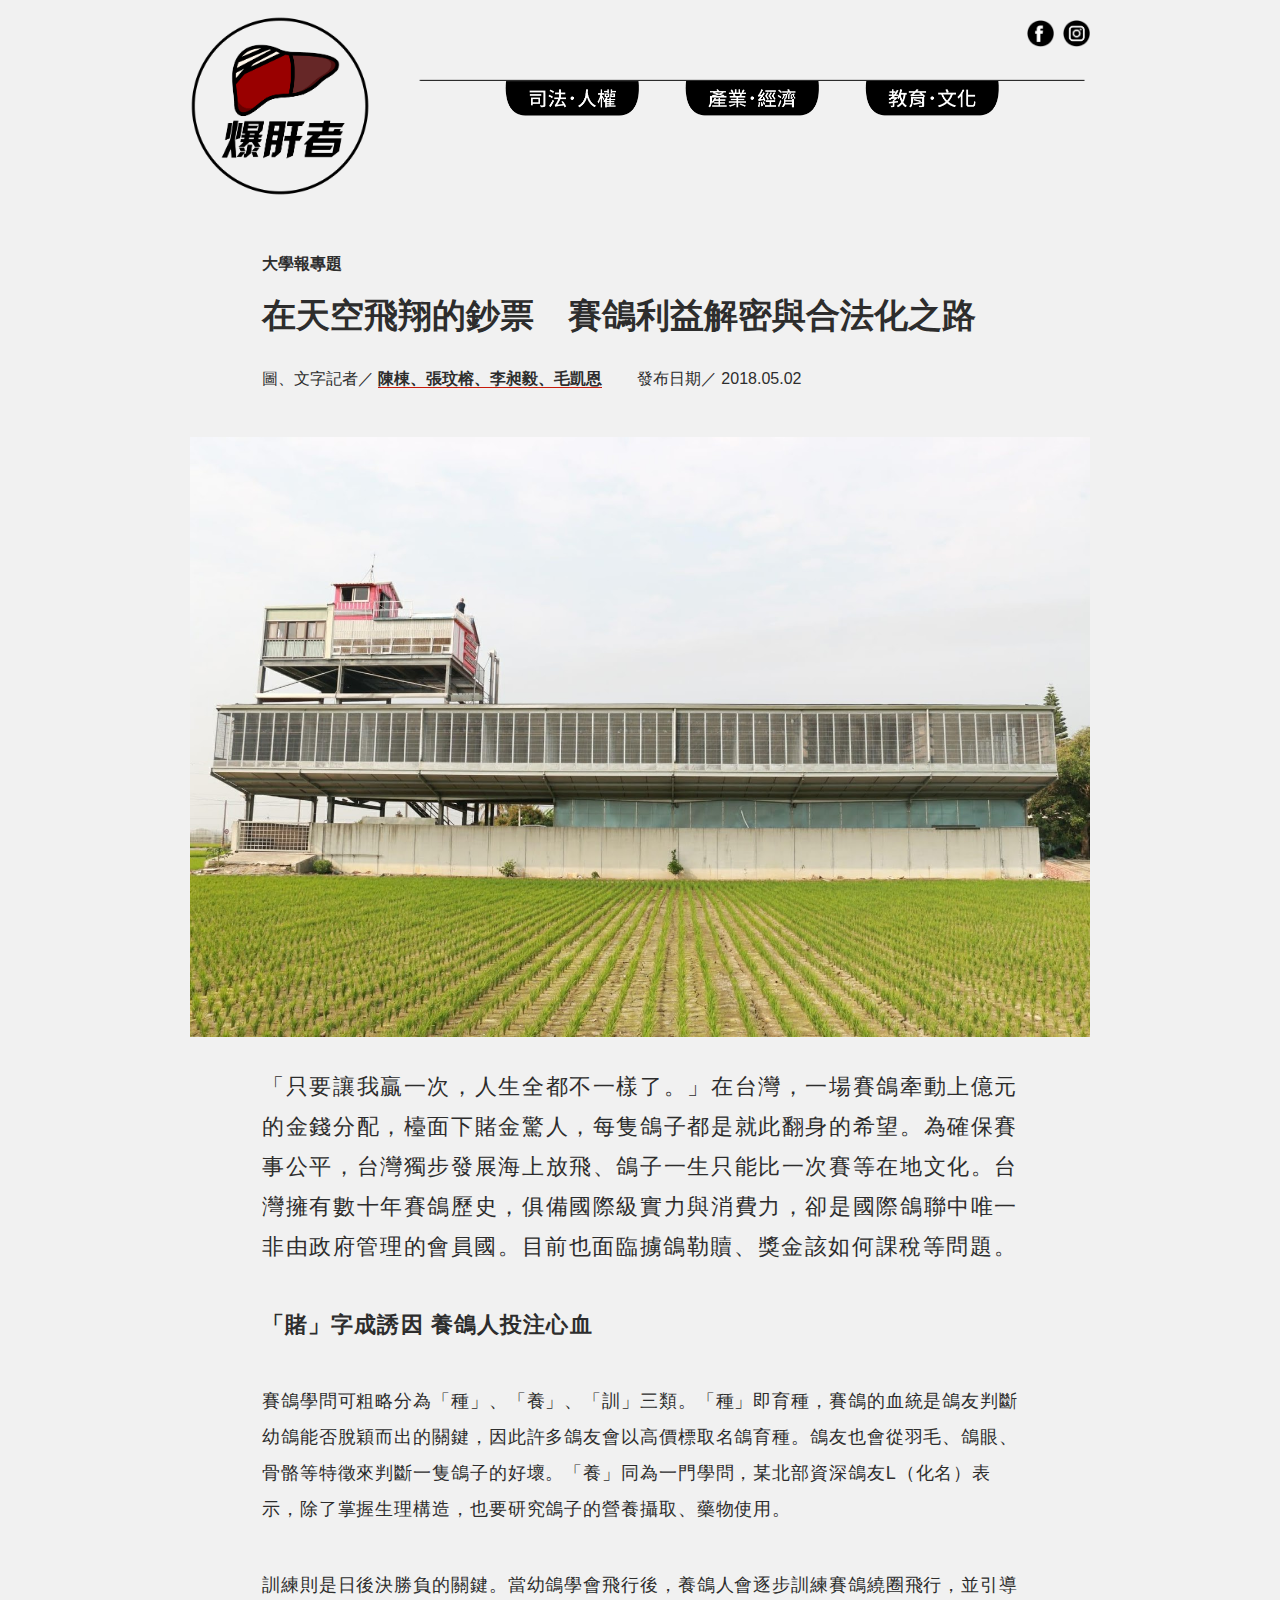
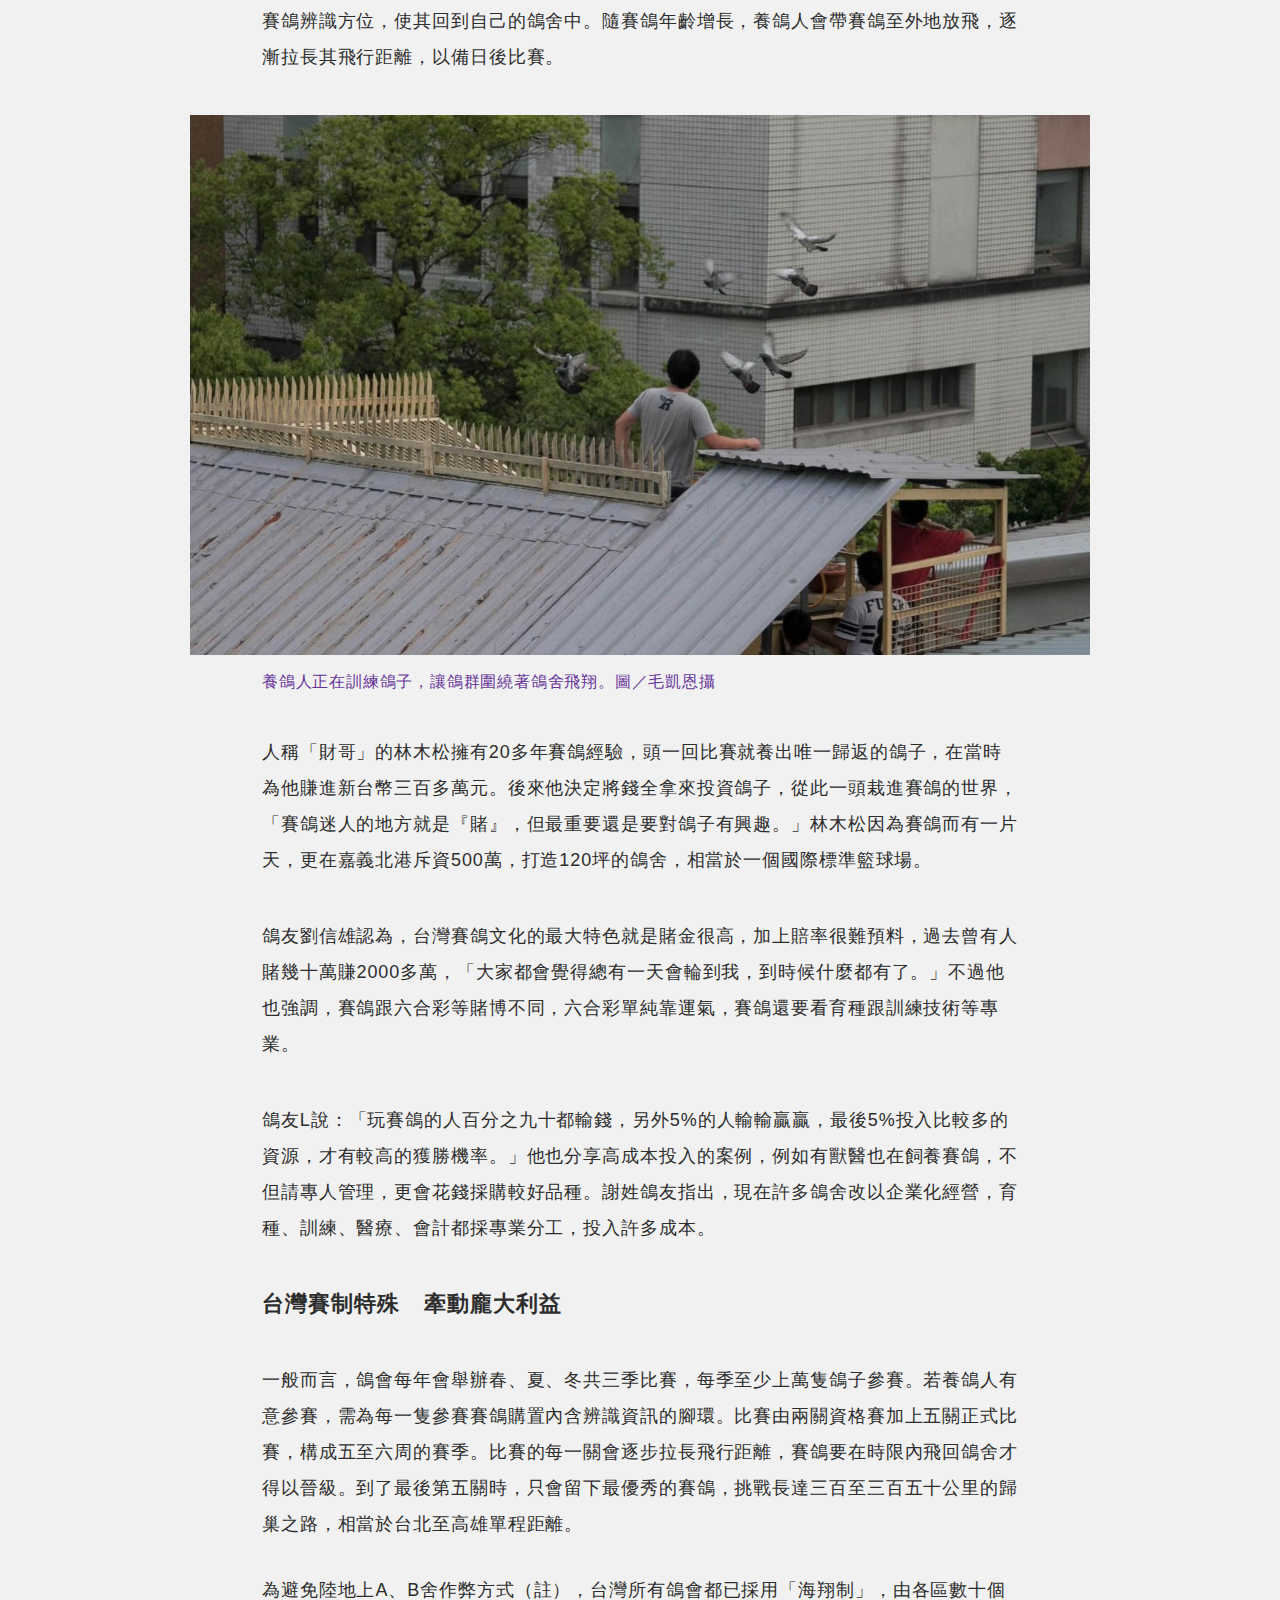
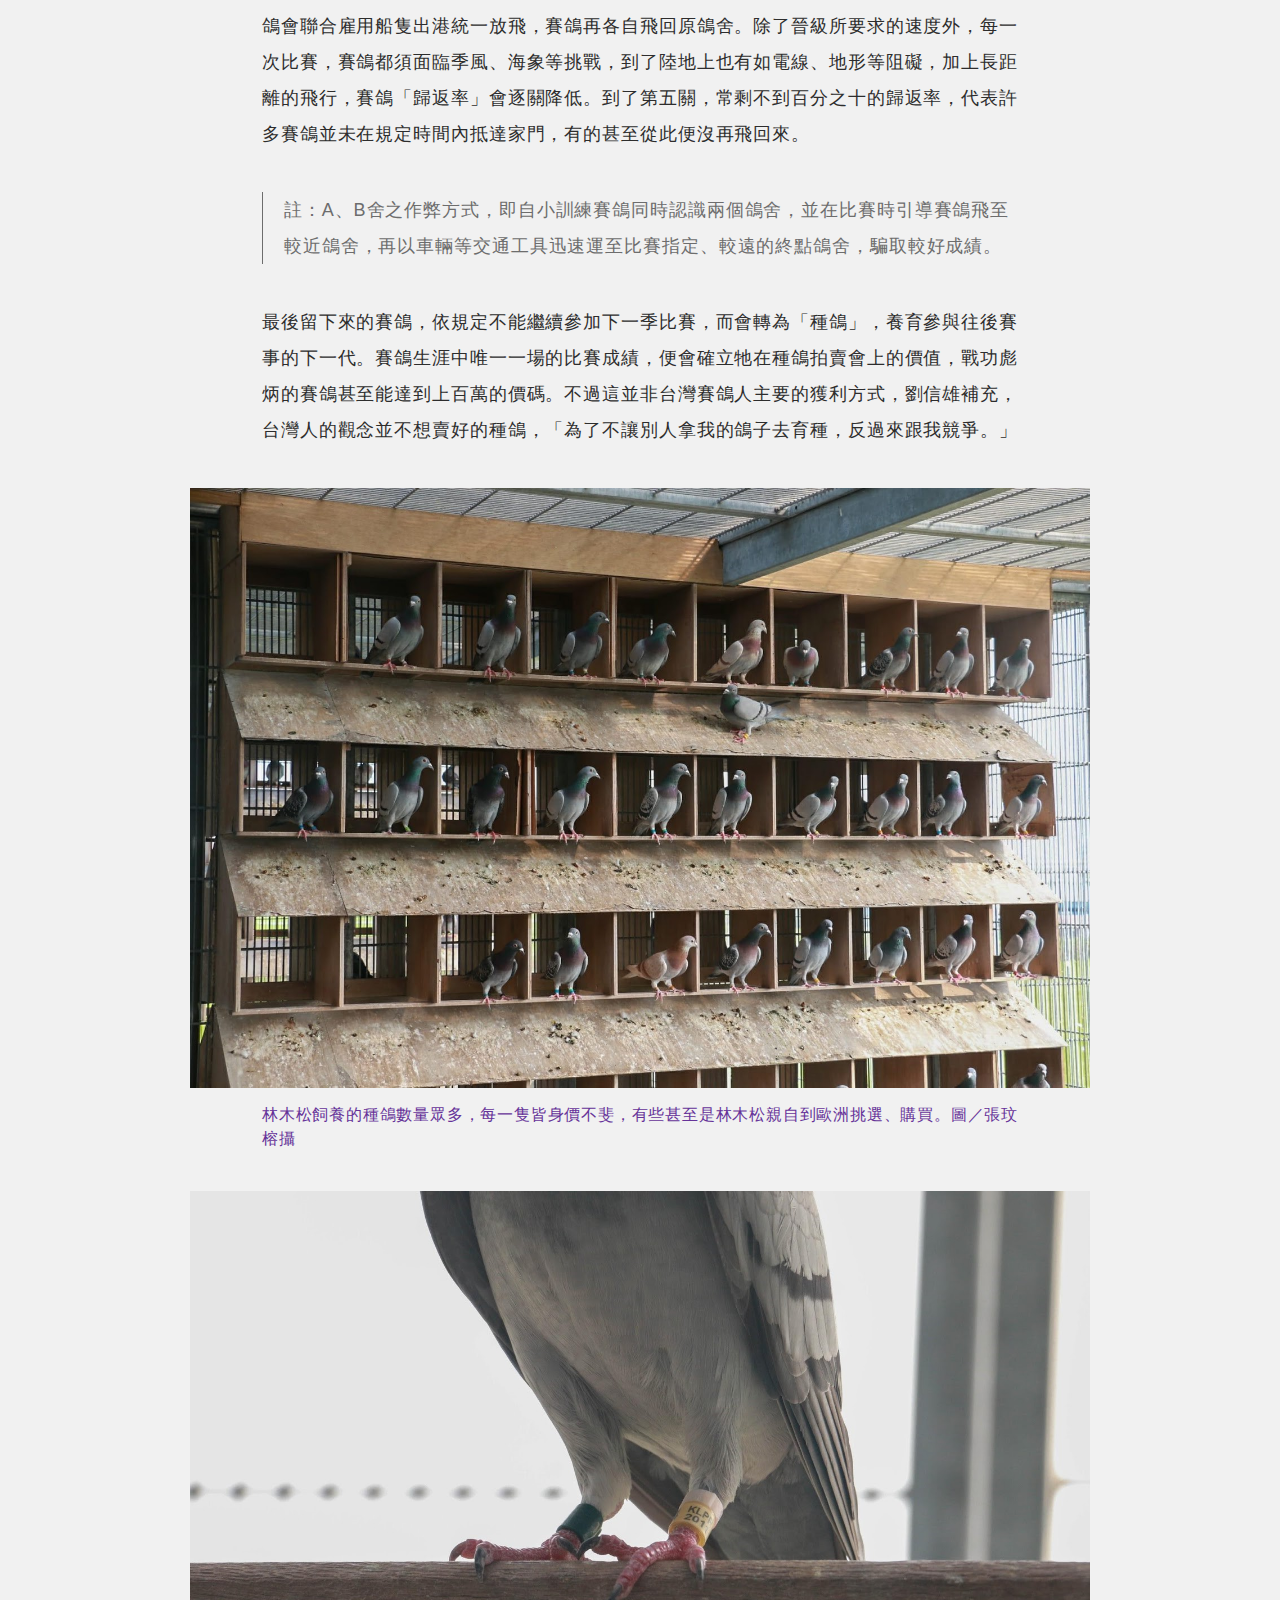
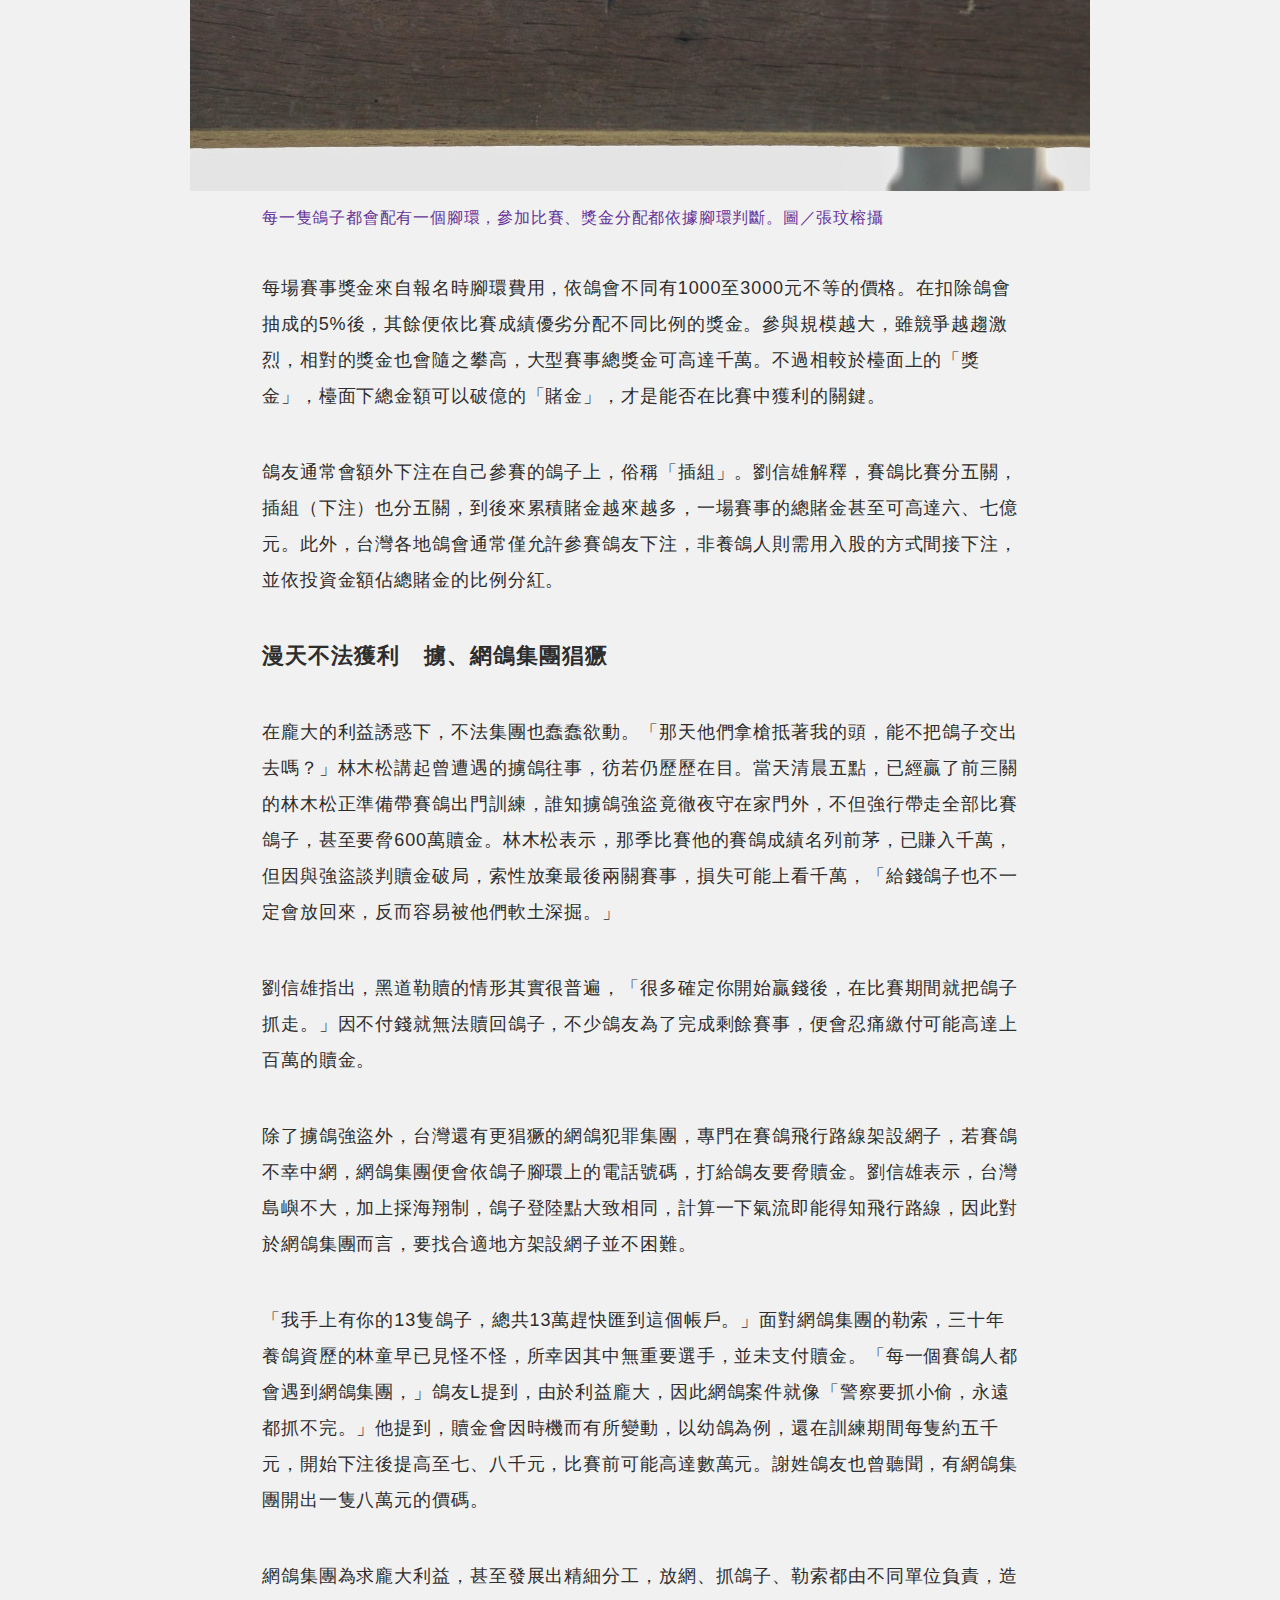
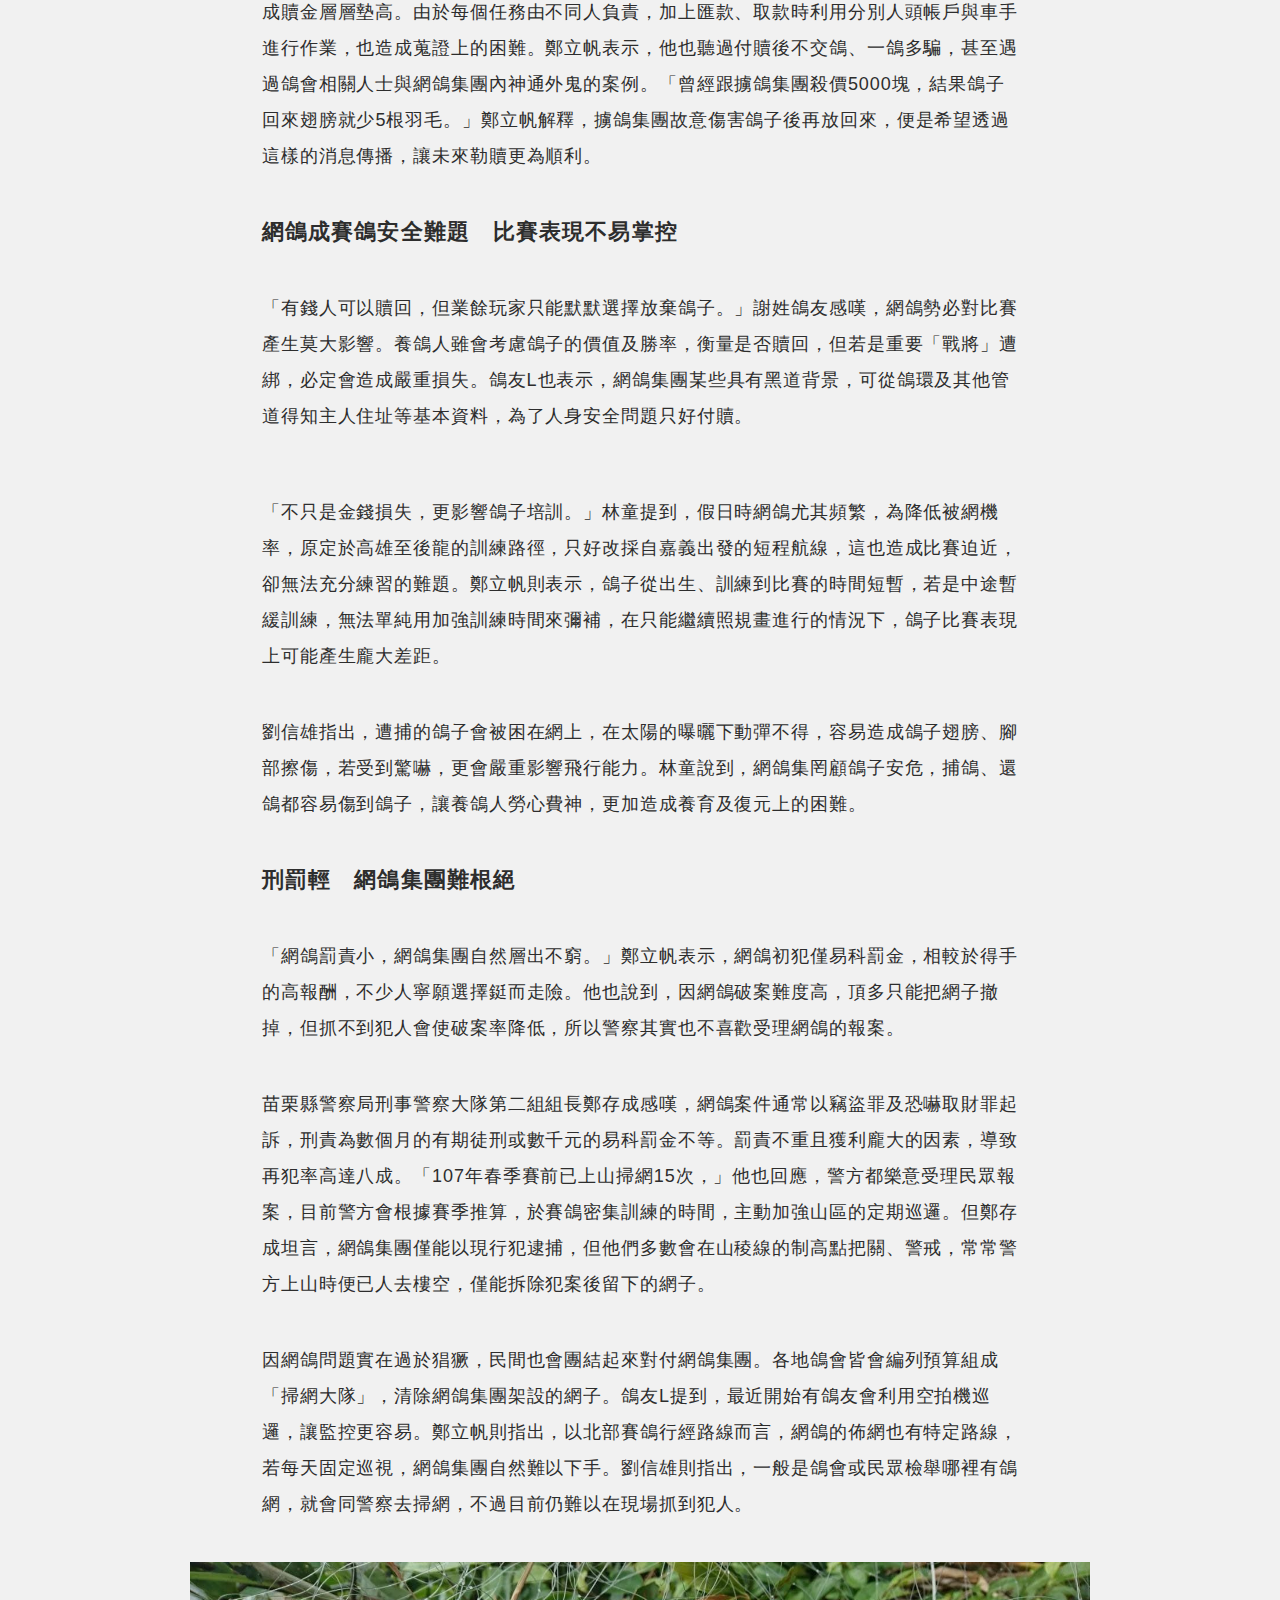
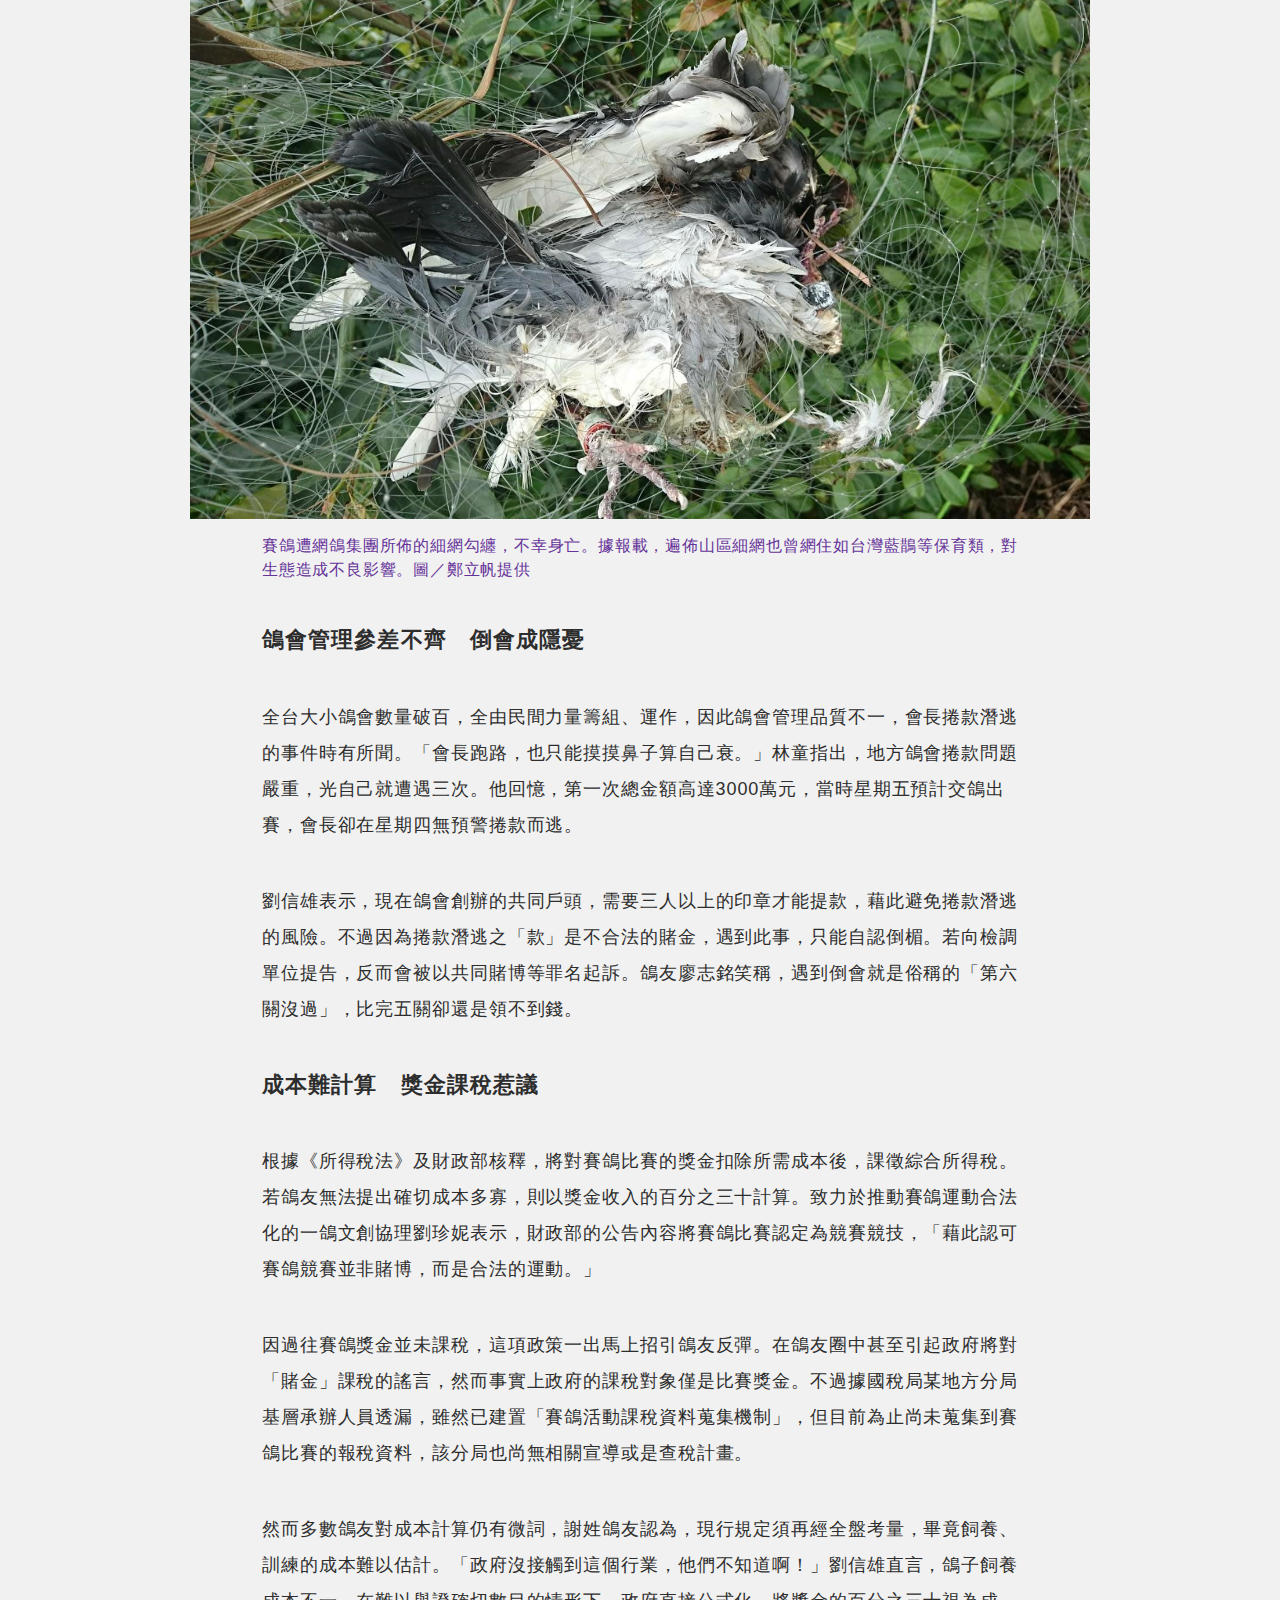
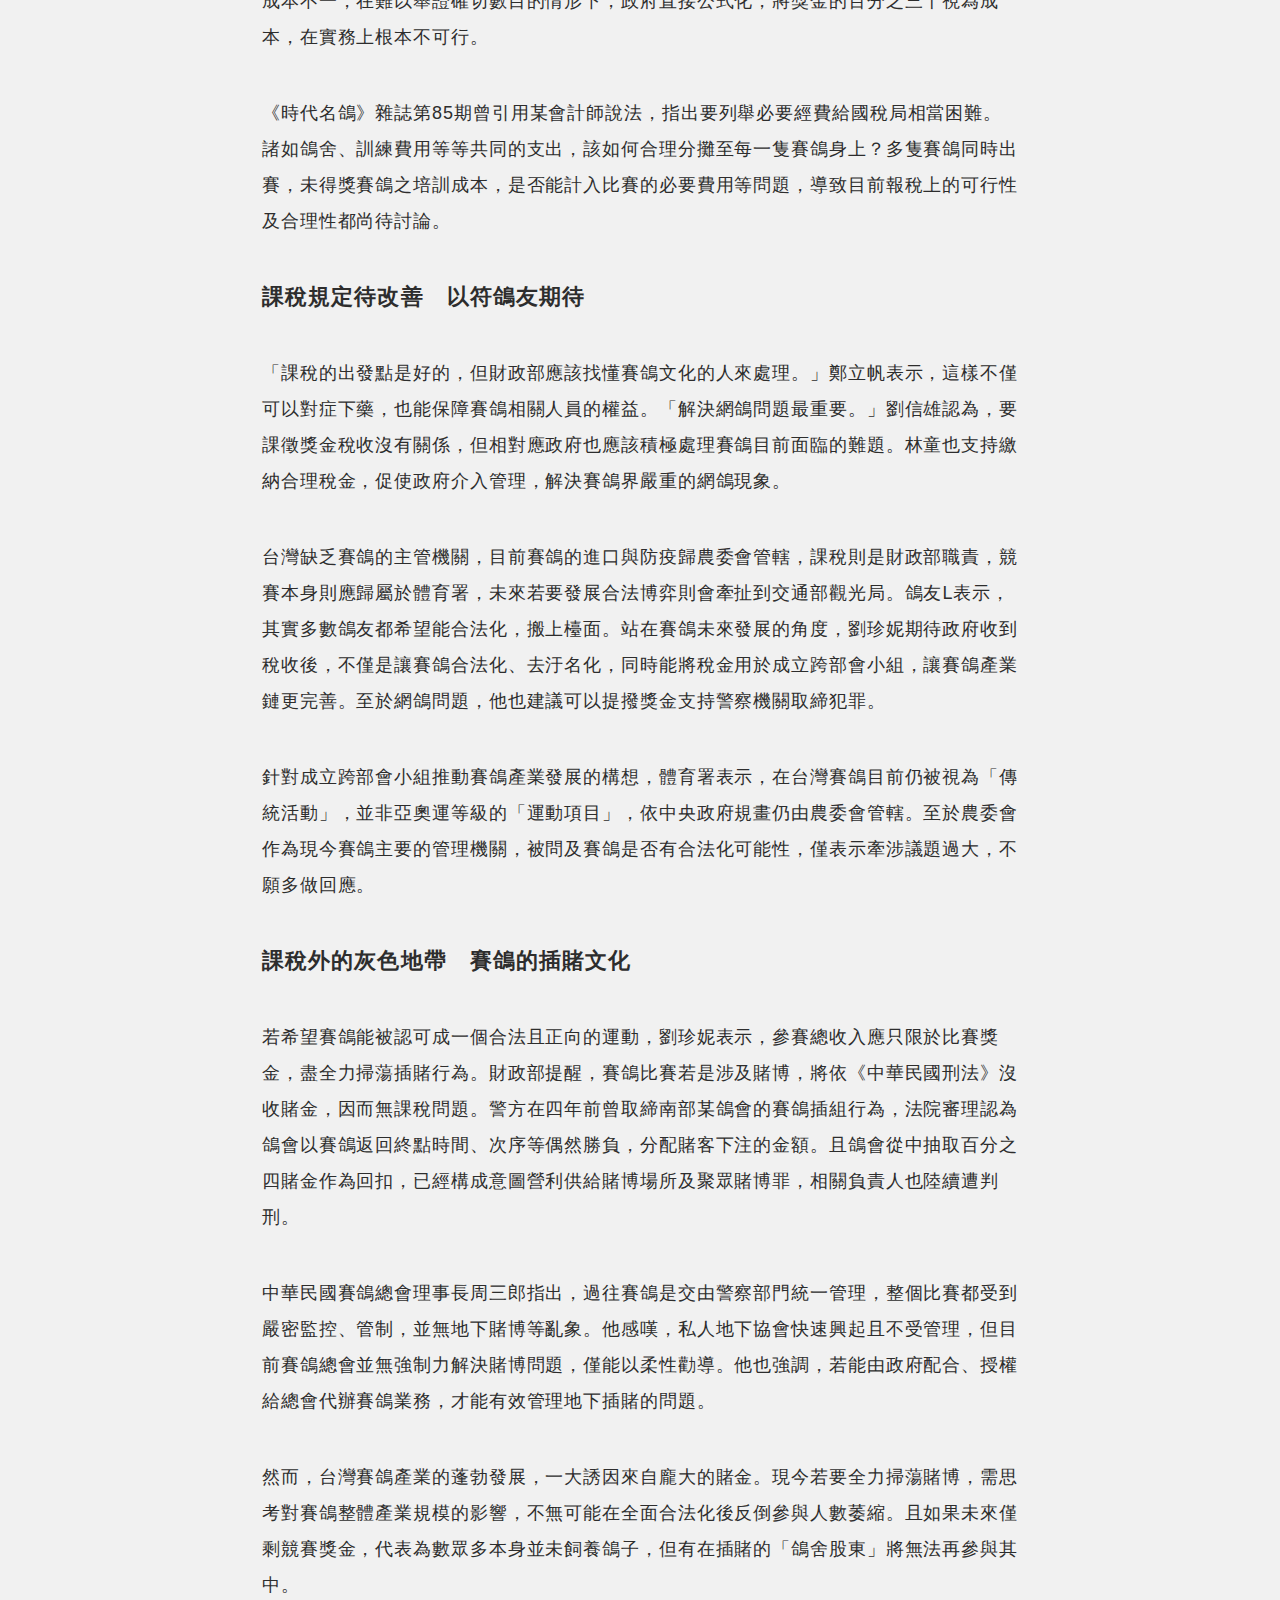
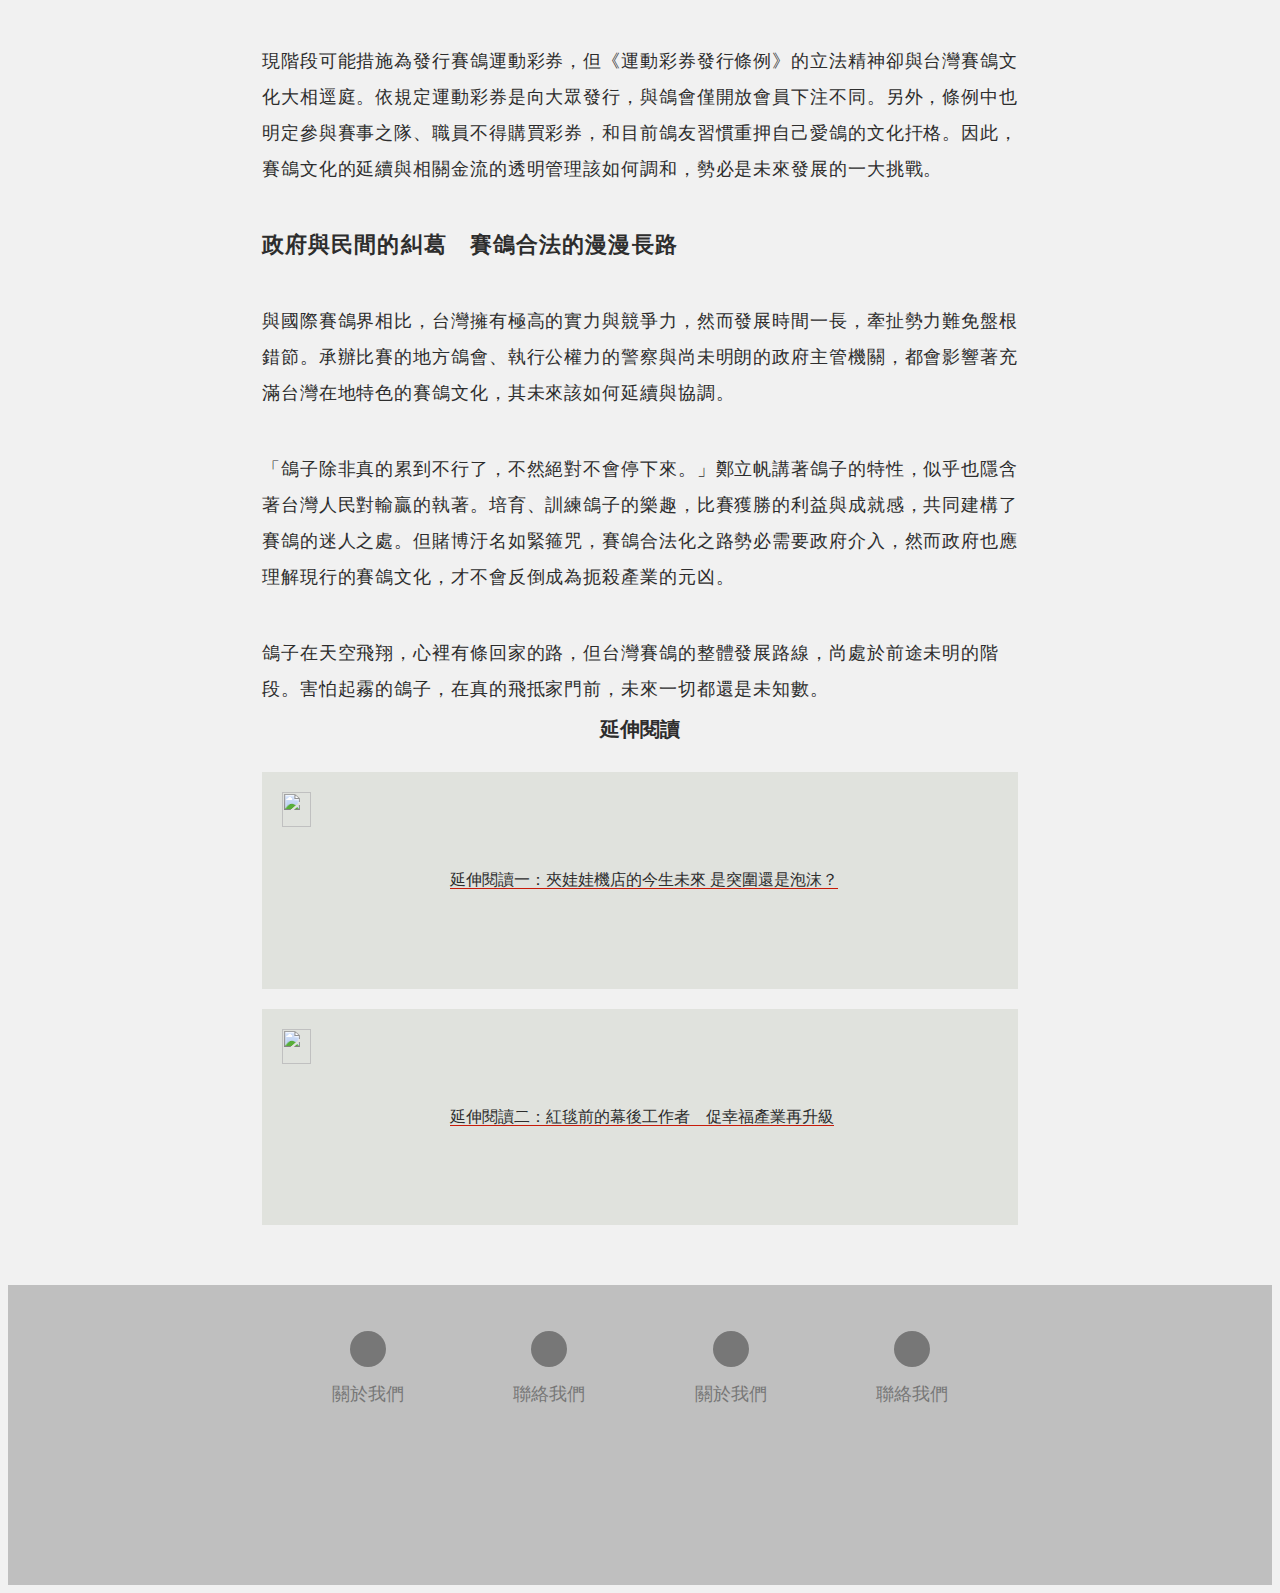
==== commit a1b4a618: "se" ====
--- a/2018-04-26/index.html
+++ b/2018-04-26/index.html
@@ -456,7 +456,7 @@
                         target="_blank">陳棟、張玟榕、李昶毅、毛凱恩</a>
                 </b>
             </span>
-            <span class="author">發布日期/ 2018.05.02
+            <span class="author">發布日期／ 2018.05.02
             </span>
         </div>
 
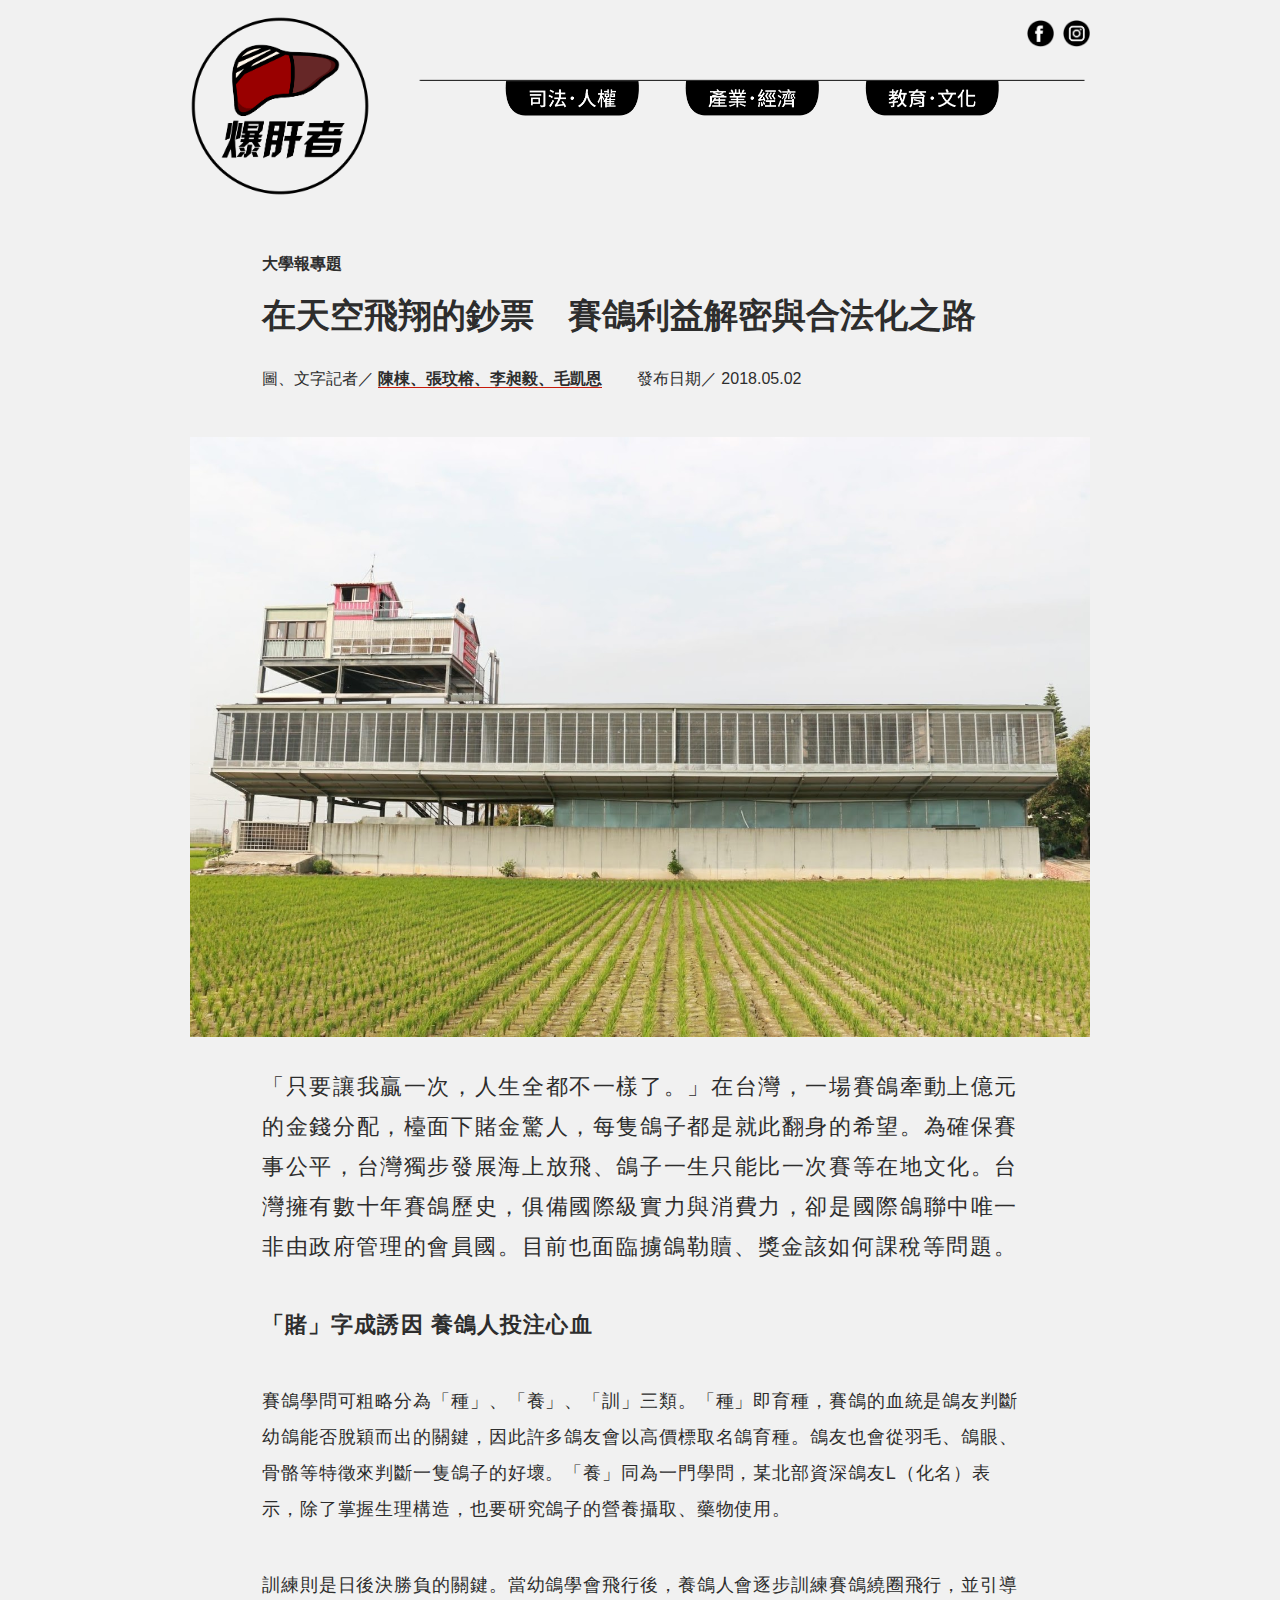
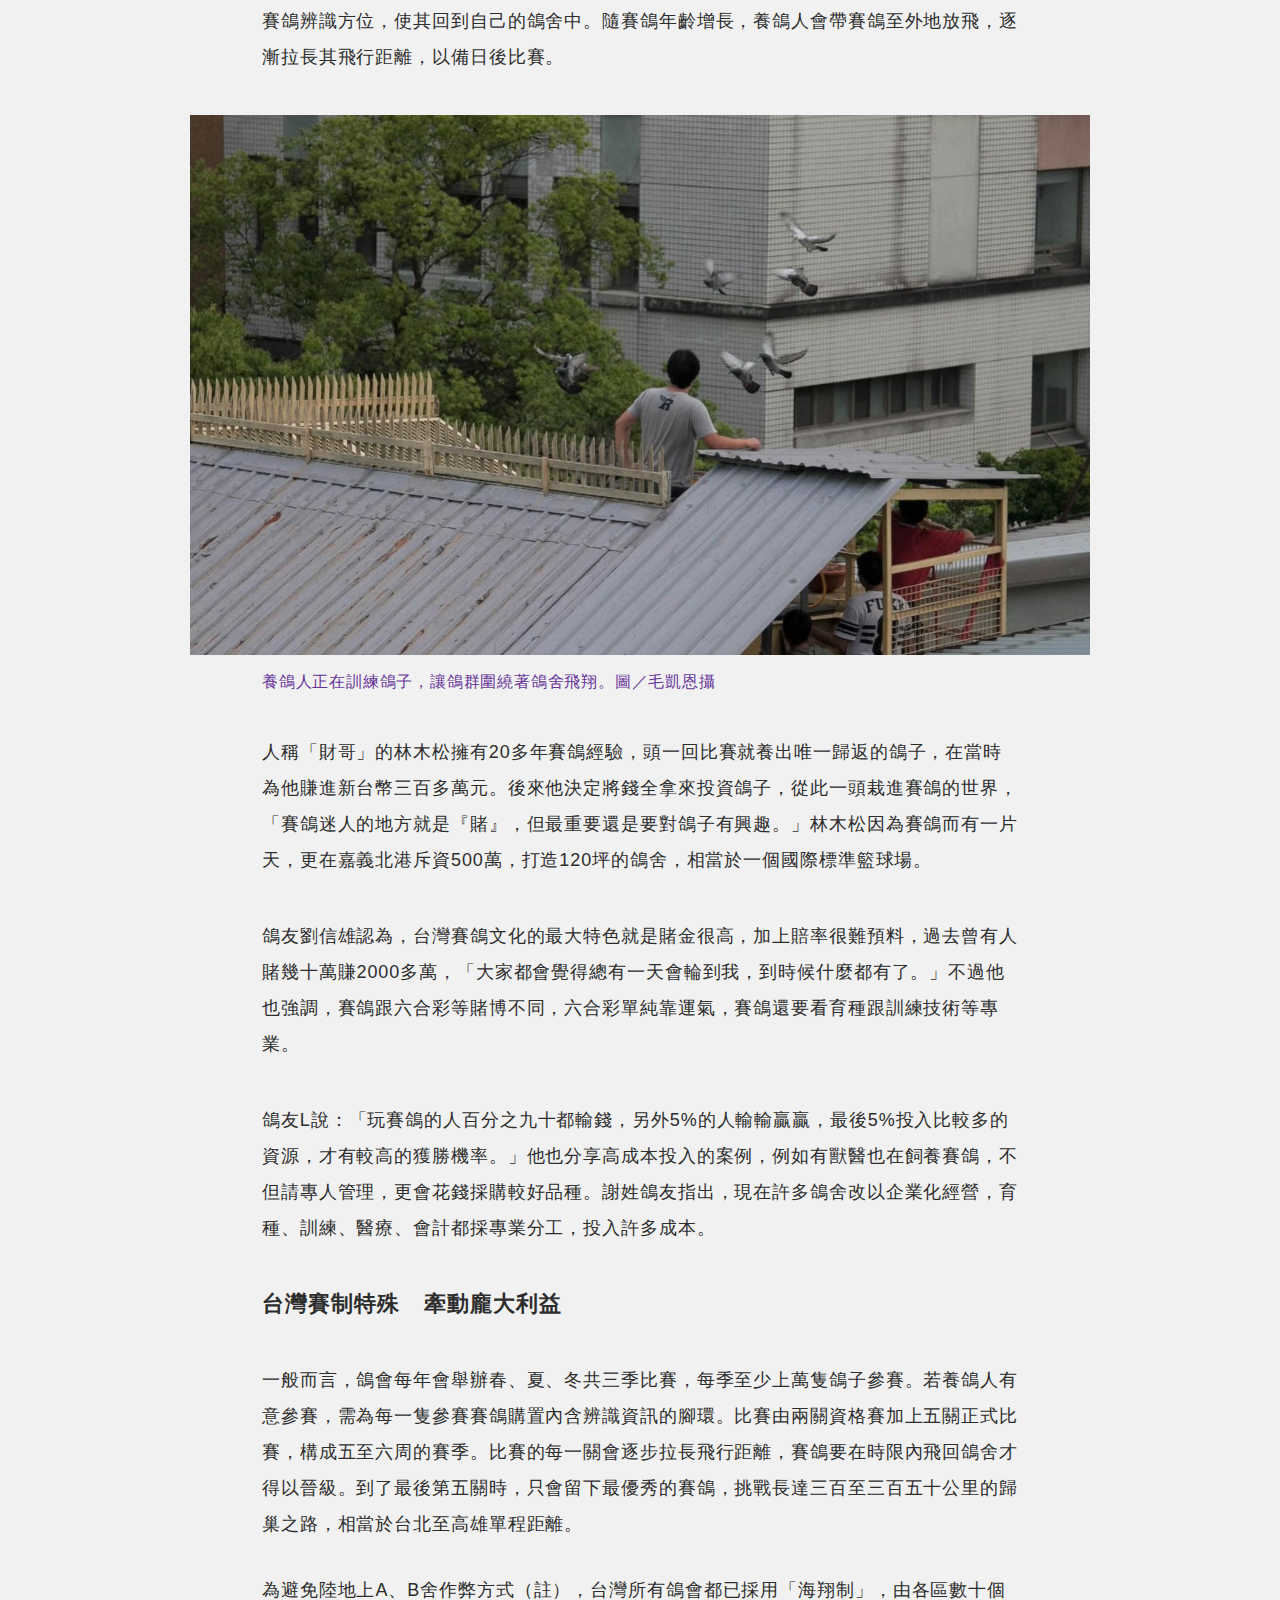
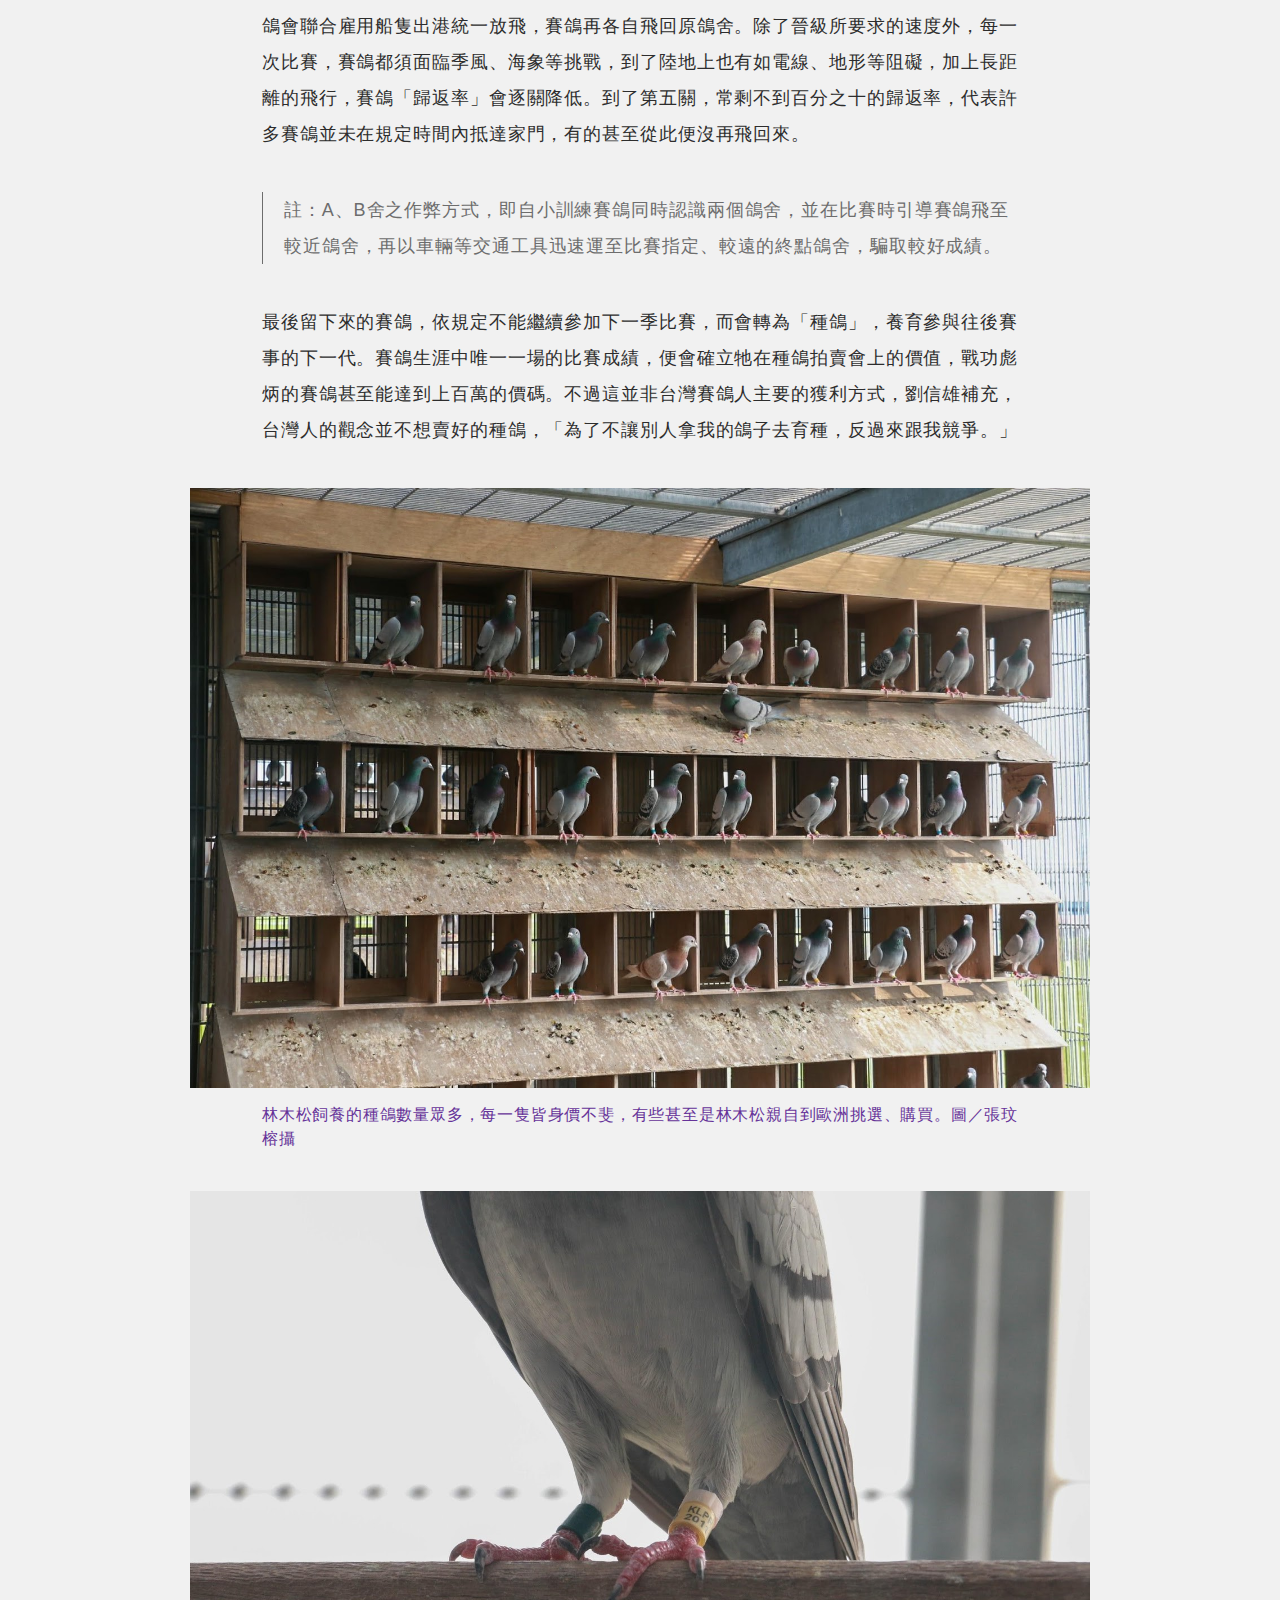
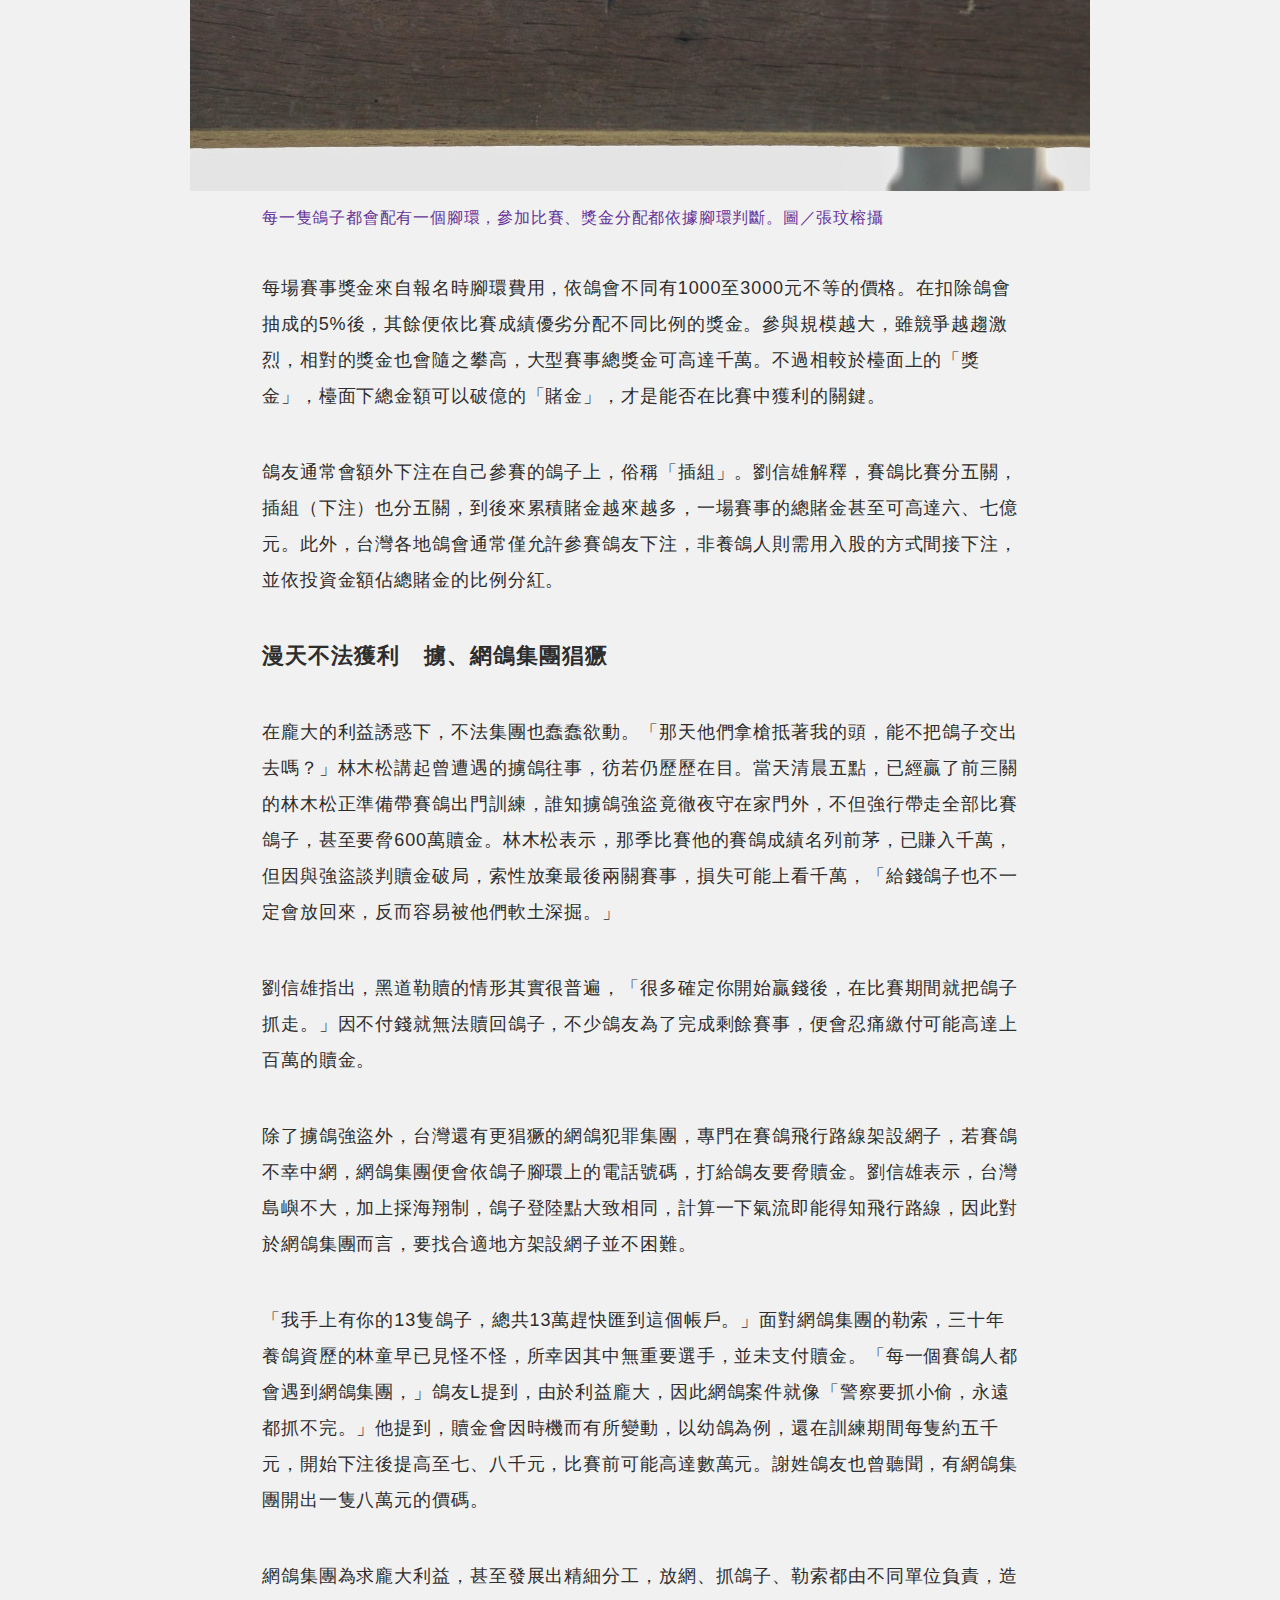
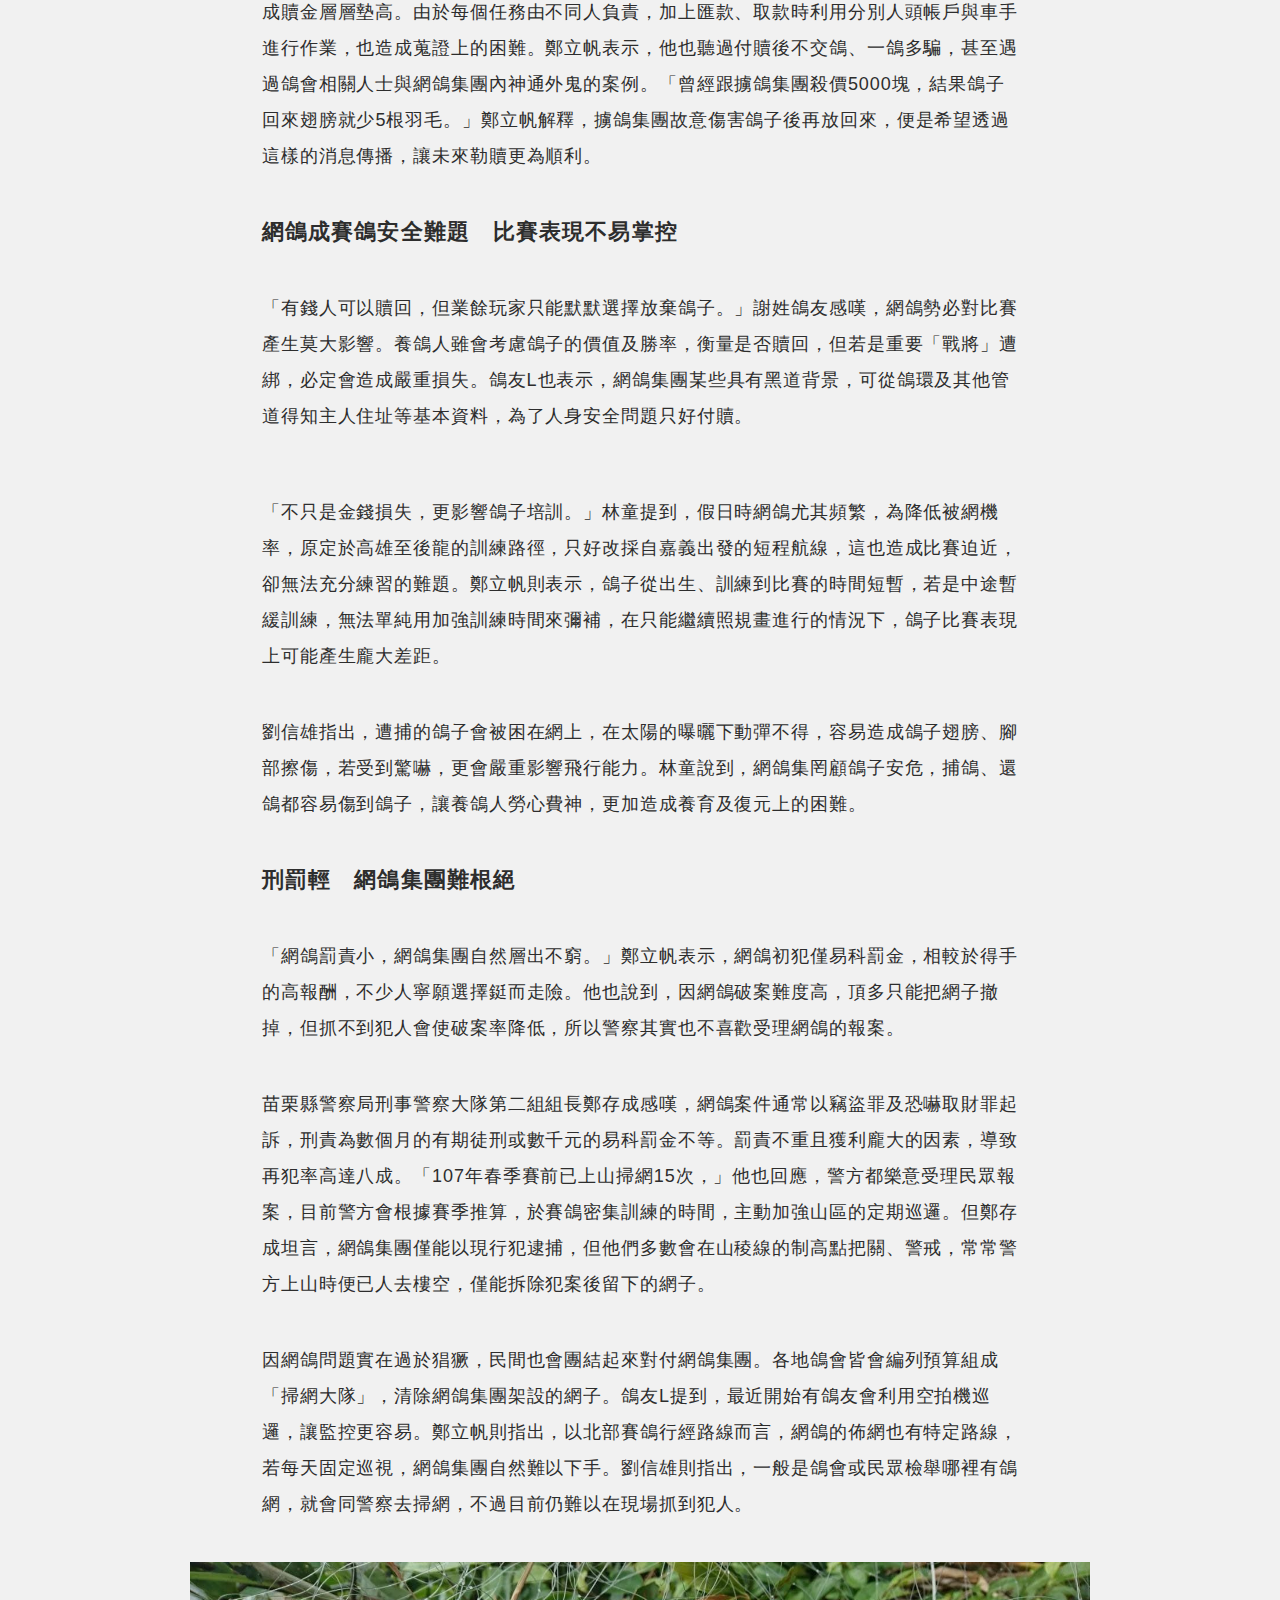
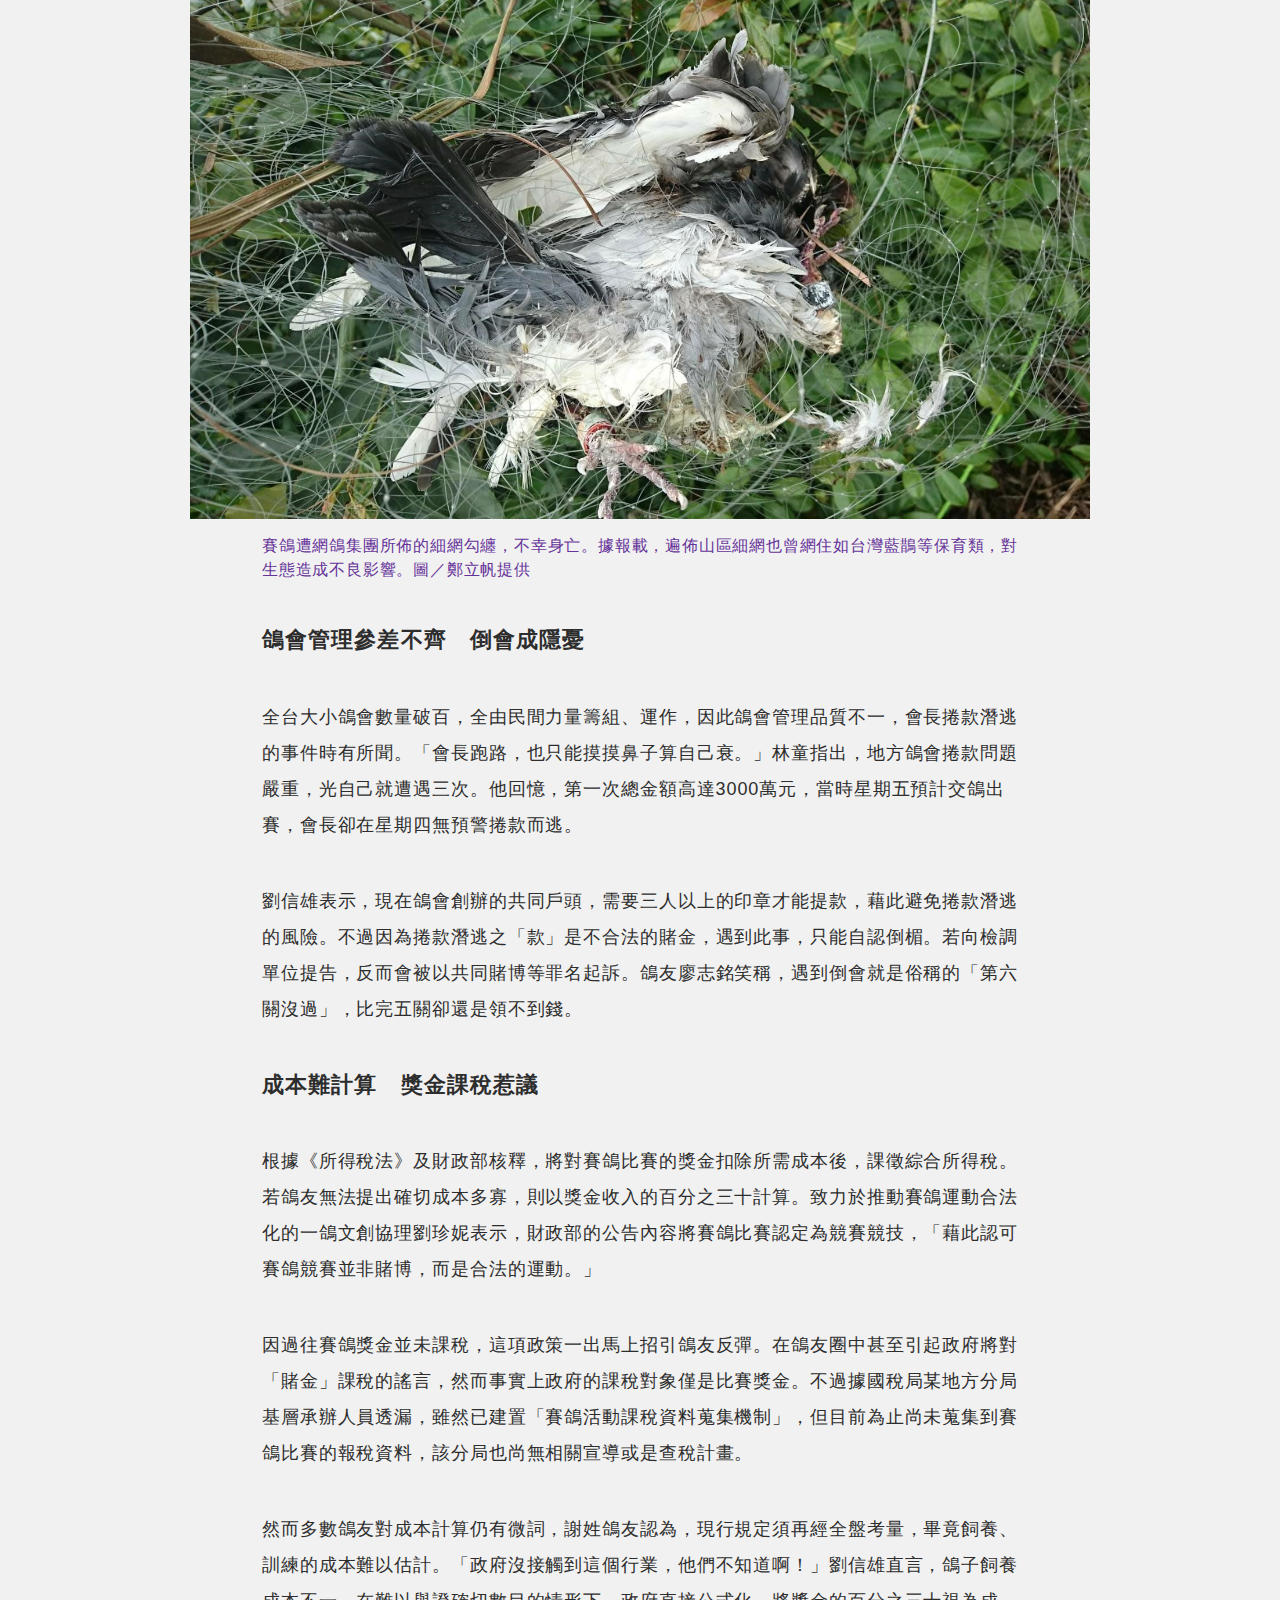
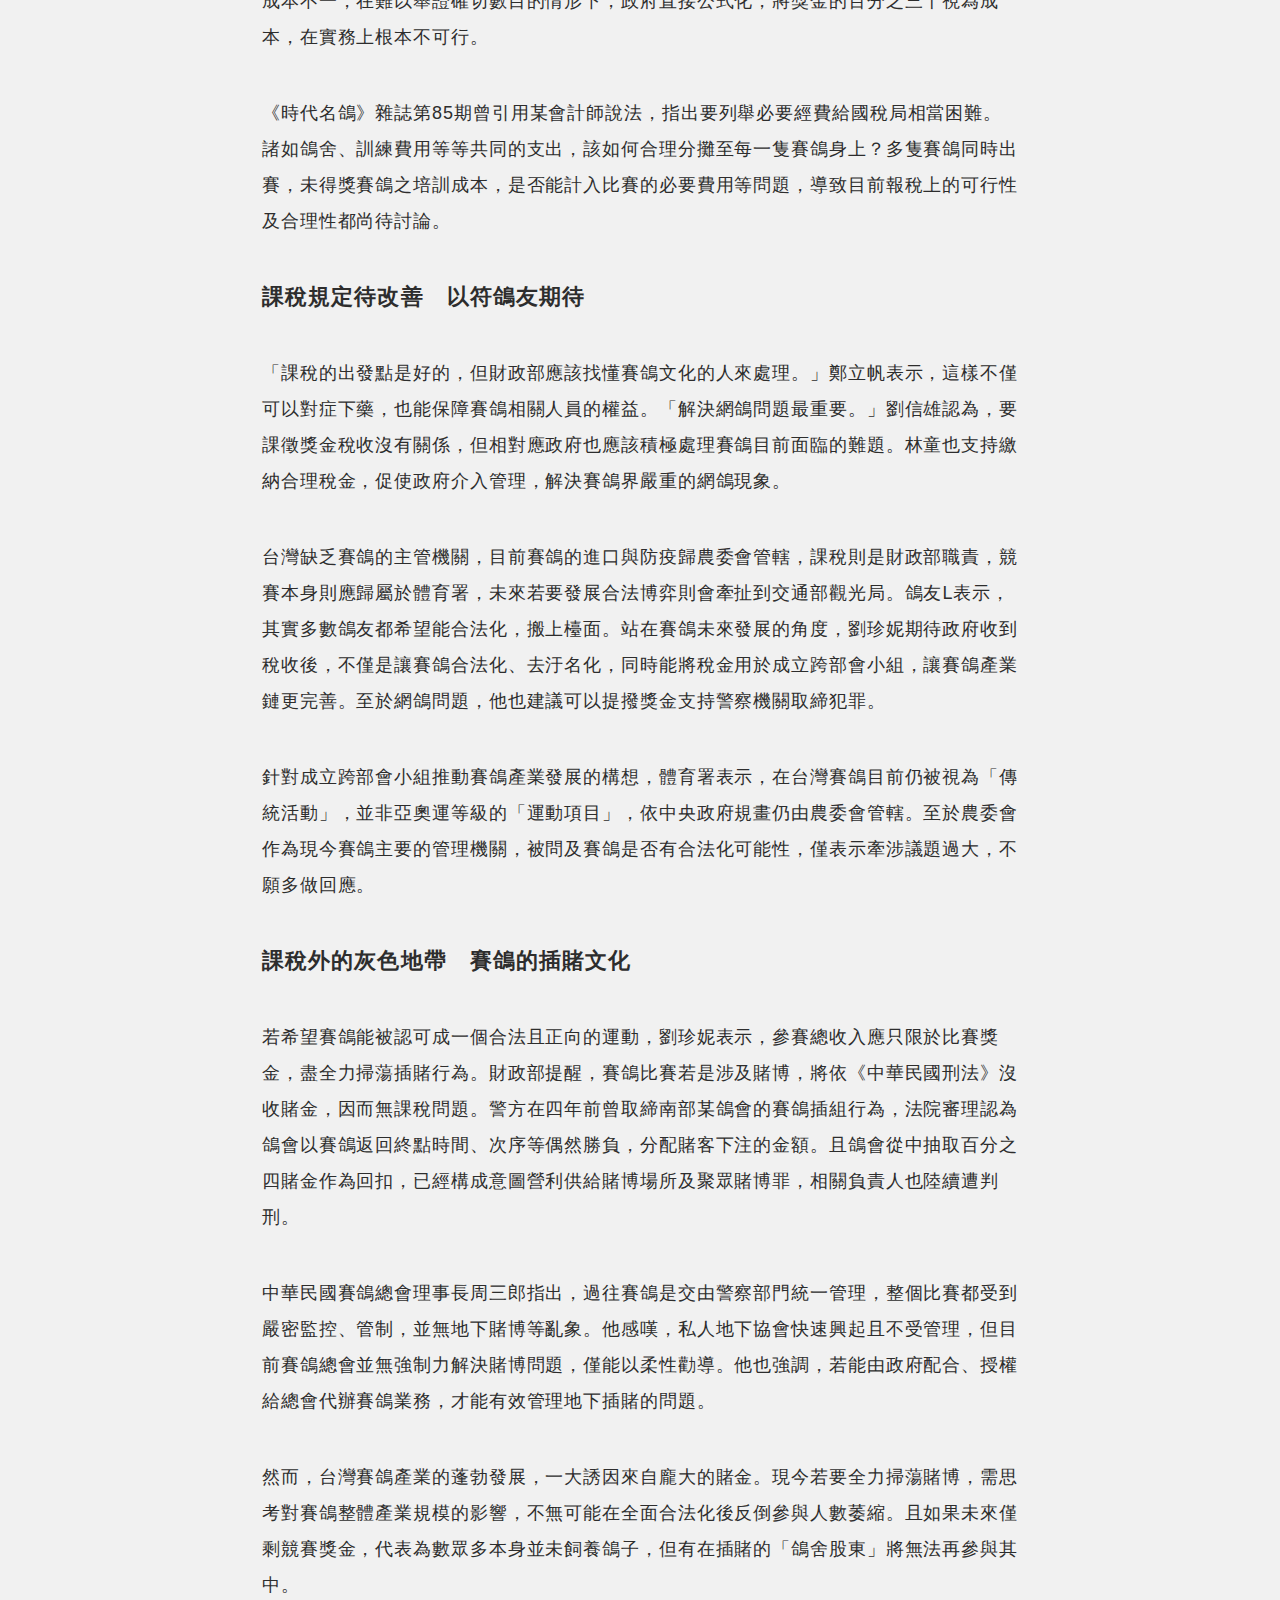
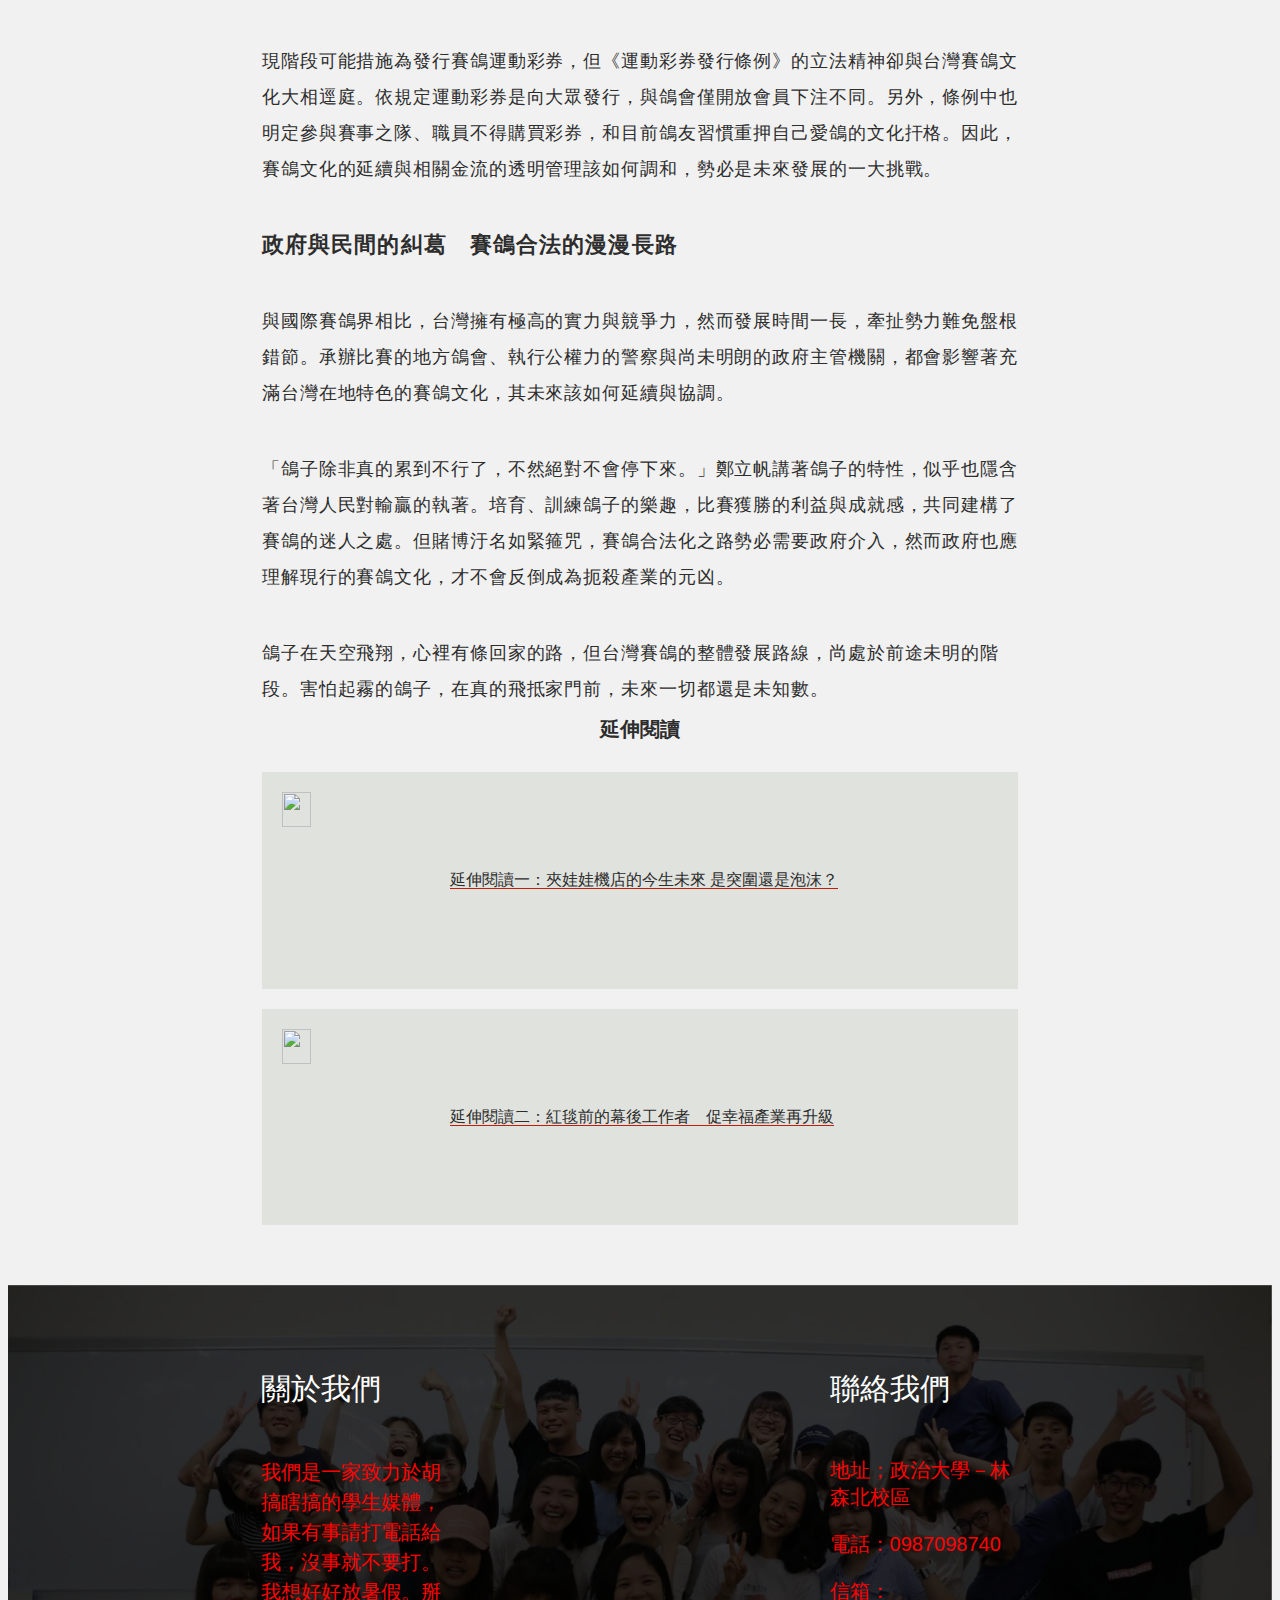
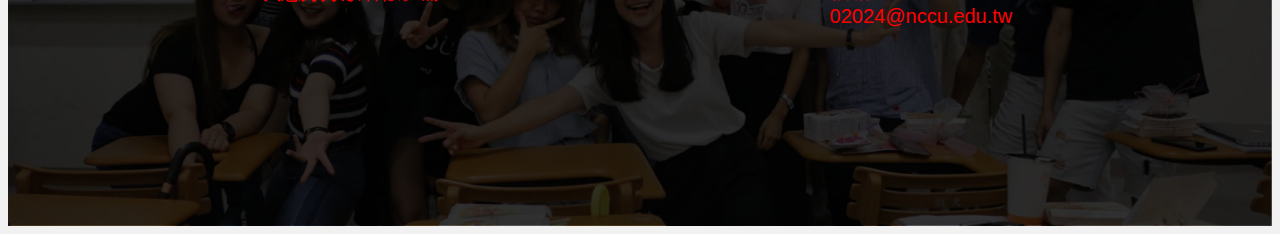
==== commit 821ea0d8: "ppppppppp" ====
--- a/2018-04-26/index.html
+++ b/2018-04-26/index.html
@@ -409,6 +409,112 @@
 
         p:hover {
             color: rgb(130, 130, 133);
+        }
+        @media screen and (max-width: 768px) {
+            .computer {
+                display: none
+            }
+            .footer-bg {
+                position: relative;
+                width: 100%;
+               
+                overflow: hidden;
+
+            }
+            .about-us {
+                position: absolute;
+                left: 10%;
+                top: 8%;
+                width: 100%;
+                color: white;
+                font-size: 12px;
+            }
+
+            .about-us-word {
+                position: absolute;
+                left: 8%;
+                top: 15%;
+                width: 70%;
+                color: red;
+                line-height: 20px;
+                font-size: 10px;
+                max-width: 100%;
+            }
+            .contact-us {
+                position: absolute;
+                left: 8%;
+                width: 100%;
+                top: 50%;
+                width: 15%;
+                color: white;
+                font-size: 12px;
+            }
+
+            .contact-us-word {
+                position: absolute;
+                left: 8%;
+                top: 60%;
+                width: 100%;
+                color: red;
+                font-size: 10px;
+                max-width: 100%;
+            }
+
+        }
+
+        @media screen and (min-width: 768px) {
+            .phone {
+                display: none
+            }
+            .footer-bg {
+                position: relative;
+                width: 100%;
+               
+                overflow: hidden;
+            }
+            .about-us {
+                position: absolute;
+                left: 20%;
+                top: 10%;
+                width: 100%;
+                color: white;
+                font-size: 30px;
+            }
+
+            .about-us-word {
+                position: absolute;
+                left: 20%;
+                top: 28%;
+                width: 15%;
+                color: red;
+                line-height: 30px;
+                font-size: 20px;
+                max-width: 100%;
+            }
+            .contact-us {
+                position: absolute;
+                right: 20%;
+                width: 100%;
+                top: 10%;
+                width: 15%;
+                color: white;
+                font-size: 30px;
+            }
+
+            .contact-us-word {
+                position: absolute;
+                right: 20%;
+                top: 28%;
+                width: 15%;
+                color: red;
+                font-size: 20px;
+                max-width: 100%;
+            }
+
+        }
+        footer>figure{
+            margin: 0px 0px 0px 0px;
+            width: 100%;
         }
     </style>
 
@@ -640,53 +746,59 @@
 
     </article>
     <footer>
-        <table class="shown-on-mobile">
-            <tbody>
-                <tr>
-                    <td>
-                        <div class="footer-circle"></div>
-                        <div class="footer-text">關於我們</div>
-                    </td>
-                    <td>
-                        <div class="footer-circle"></div>
-                        <div class="footer-text">聯絡我們</div>
-                    </td>
-                </tr>
-                <tr>
-                    <td>
-                        <div class="footer-circle"></div>
-                        <div class="footer-text">關於我們</div>
-                    </td>
-                    <td>
-                        <div class="footer-circle"></div>
-                        <div class="footer-text">聯絡我們</div>
-                    </td>
-                </tr>
-            </tbody>
-        </table>
-        <table class="hidden-on-mobile">
-            <tbody>
-                <tr>
-                    <td>
-                        <div class="footer-circle"></div>
-                        <div class="footer-text">關於我們</div>
-                    </td>
-                    <td>
-                        <div class="footer-circle"></div>
-                        <div class="footer-text">聯絡我們</div>
-                    </td>
-                    <td>
-                        <div class="footer-circle"></div>
-                        <div class="footer-text">關於我們</div>
-                    </td>
-                    <td>
-                        <div class="footer-circle"></div>
-                        <div class="footer-text">聯絡我們</div>
-                    </td>
-                </tr>
-            </tbody>
-        </table>
-    </footer>
+            <figure class="footer-bg computer" width="100%; ">
+                <img src="電腦版footer.png" alt="夾娃娃機" width="100%" />
+    
+                <p class="about-us">
+                    關於我們
+                </p>
+                <div class="about-us-word">
+                    <p>
+                        我們是一家致力於胡搞瞎搞的學生媒體，如果有事請打電話給我，沒事就不要打。我想好好放暑假。掰
+                    </p>
+                </div>
+                <p class="contact-us">
+                    聯絡我們
+                </p>
+                <div class="contact-us-word">
+                    <p>
+                        地址；政治大學－林森北校區
+                    </p>
+                    <p style="margin-top: 3px">
+                        電話：0987098740
+                    </p>
+                    <pstyle="margin-top: 3px">
+                        信箱：02024@nccu.edu.tw
+                        </p>
+                </div>
+            </figure>
+            <figure class="footer-bg phone"  width="100%;">
+                <img src="手機版footer.png" alt="夾娃娃機" width="100%" />
+                <p class="about-us">
+                    關於我們
+                </p>
+                <div class="about-us-word">
+                    <p>
+                        我們是一家致力於胡搞瞎搞的學生媒體，如果有事請打電話給我，沒事就不要打。我想好好放暑假。掰
+                    </p>
+                </div>
+                <p class="contact-us">
+                    聯絡我們
+                </p>
+                <div class="contact-us-word">
+                    <p>
+                        地址；政治大學－林森北校區
+                    </p>
+                    <p style="margin-top: 3px">
+                        電話：0987098740
+                    </p>
+                    <pstyle="margin-top: 3px">
+                        信箱：02024@nccu.edu.tw
+                        </p>
+                </div>
+            </figure>
+    
+        </footer>
 </body>
 <!-- Hotjar Tracking Code for https://foreversuneasy.github.io/liver-burn/ -->
 <script>
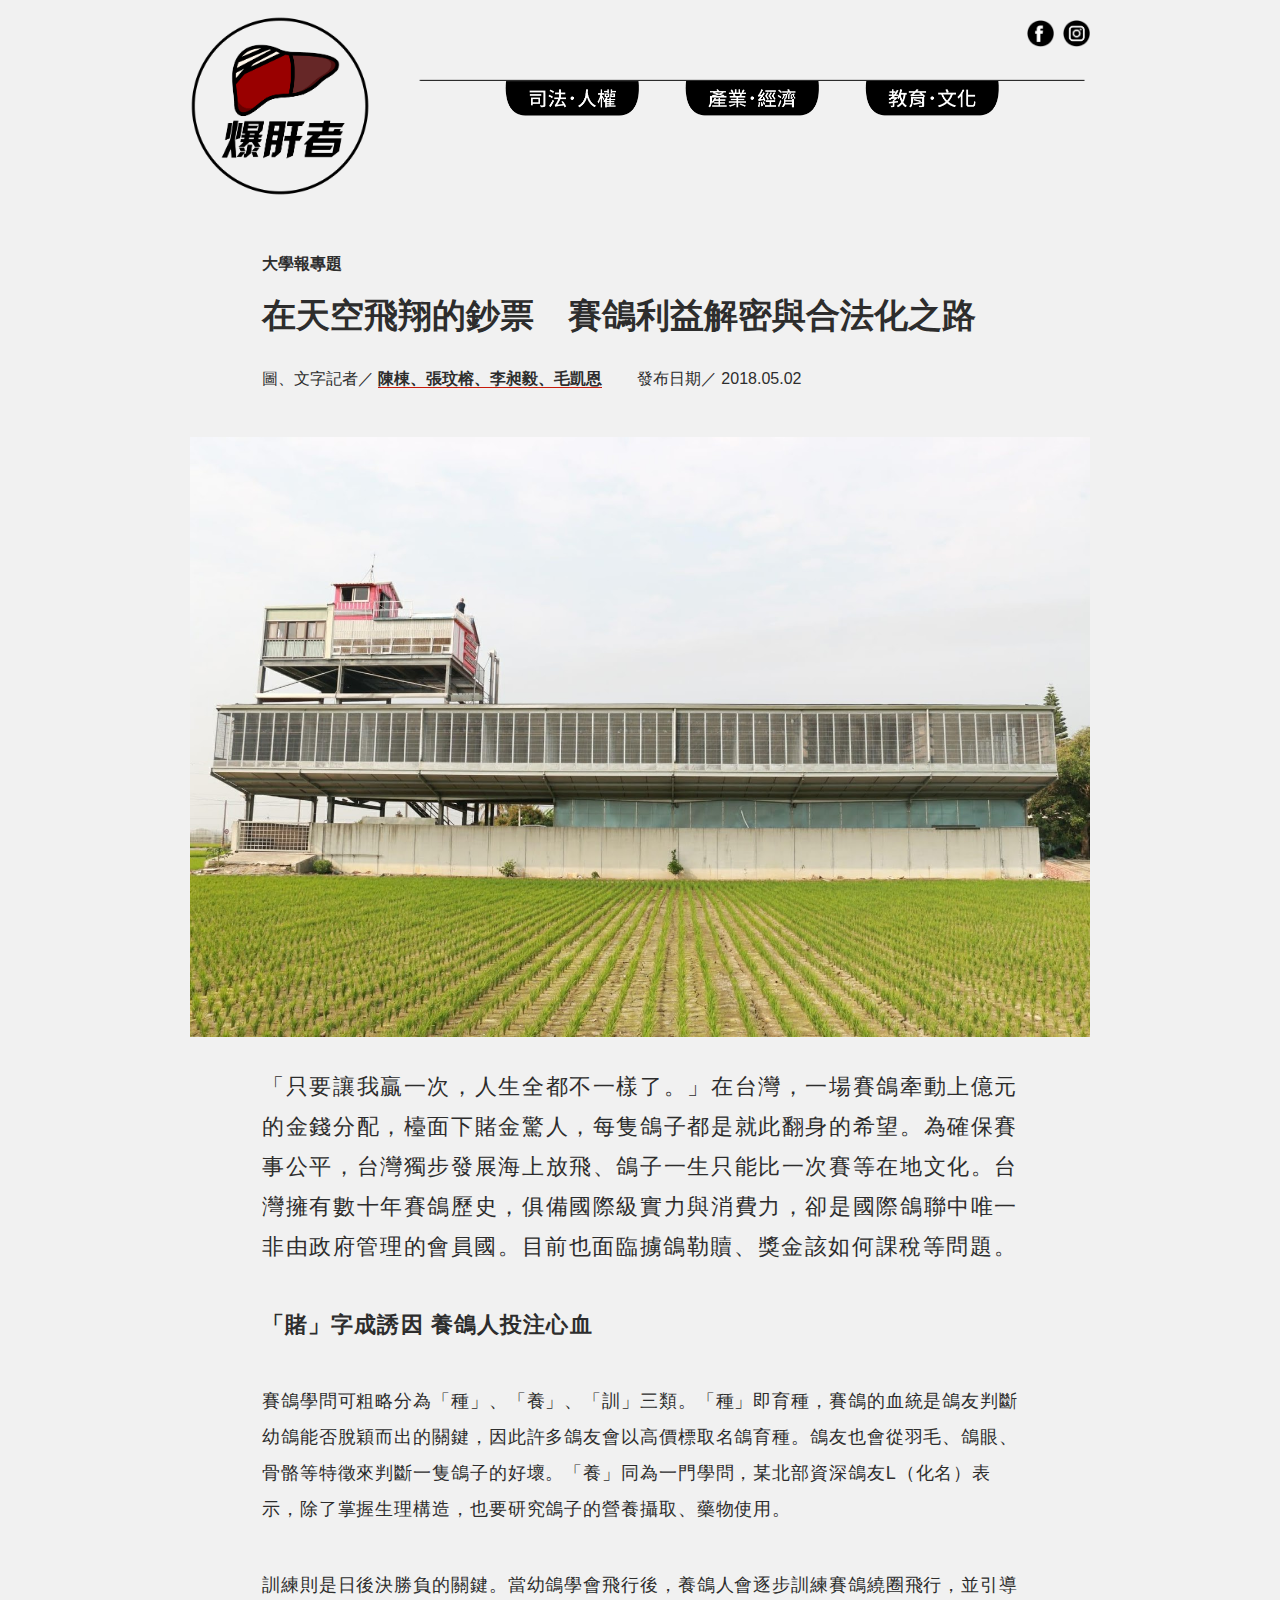
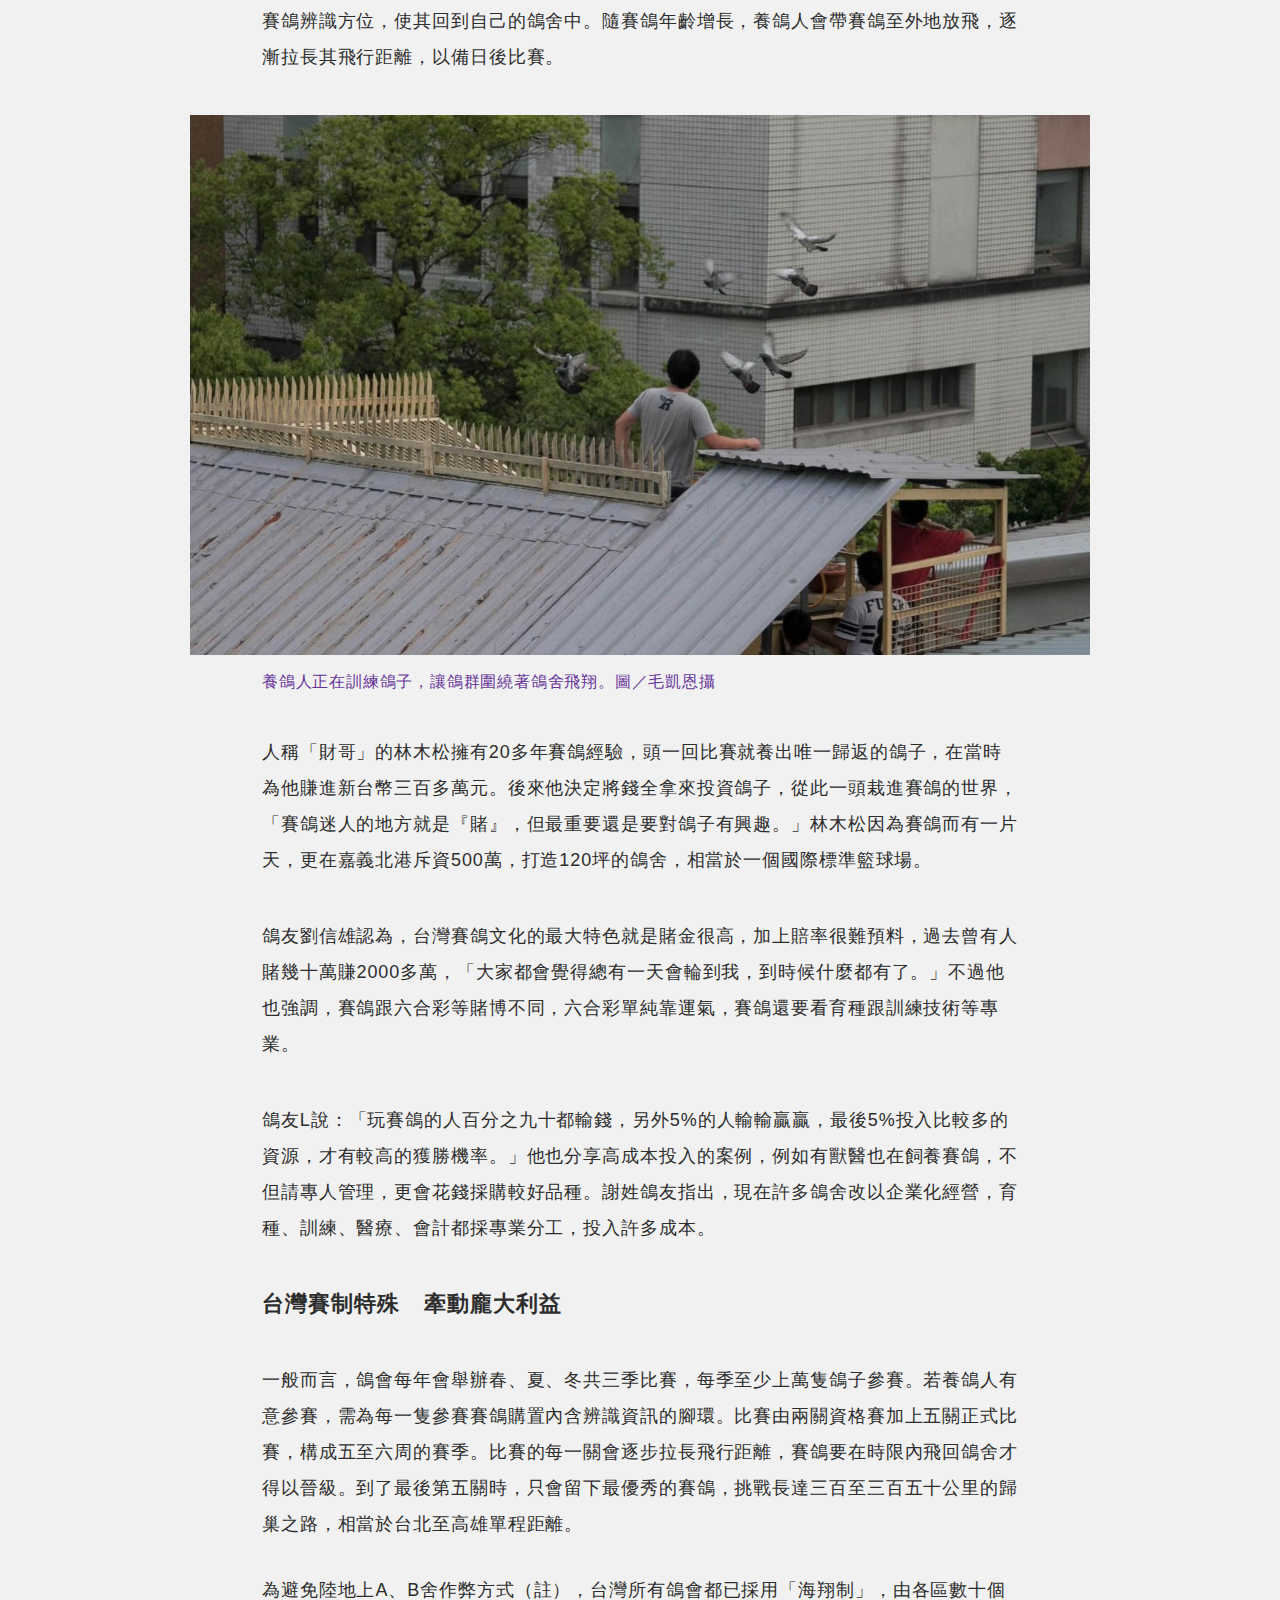
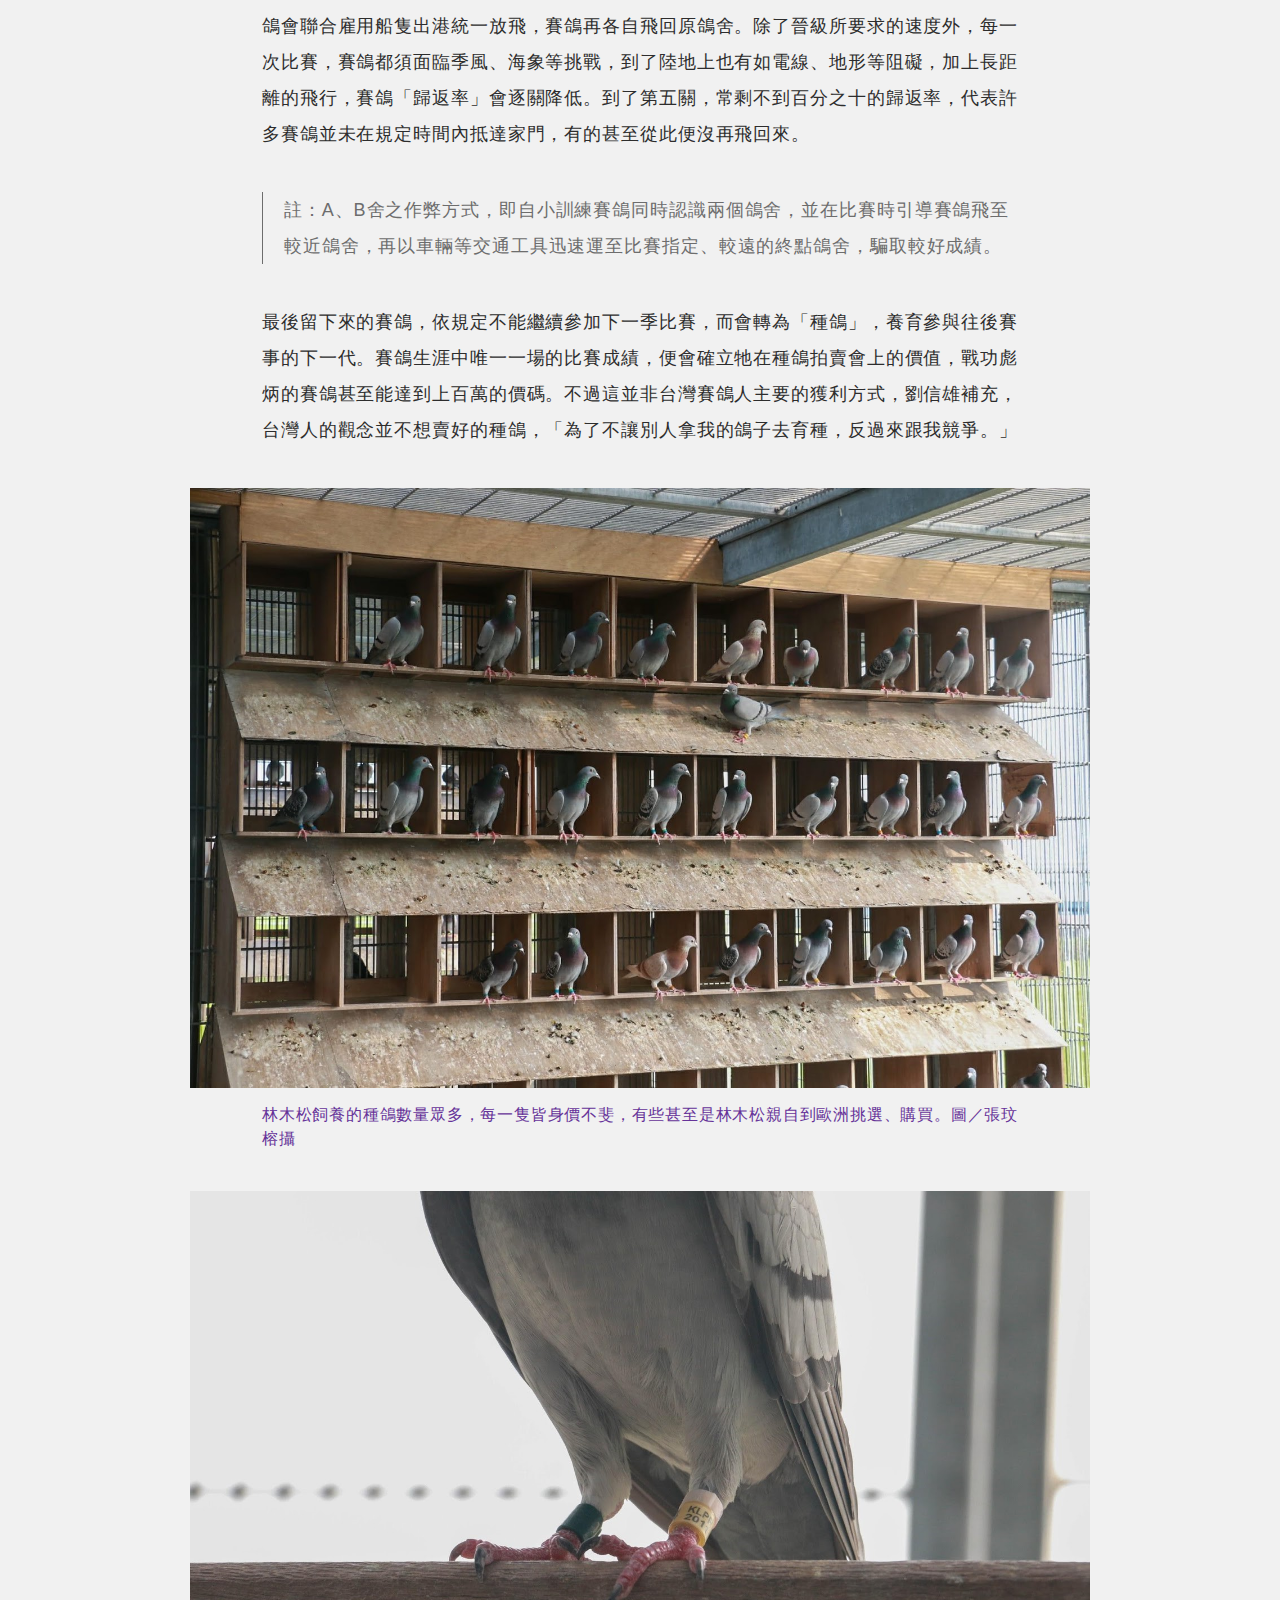
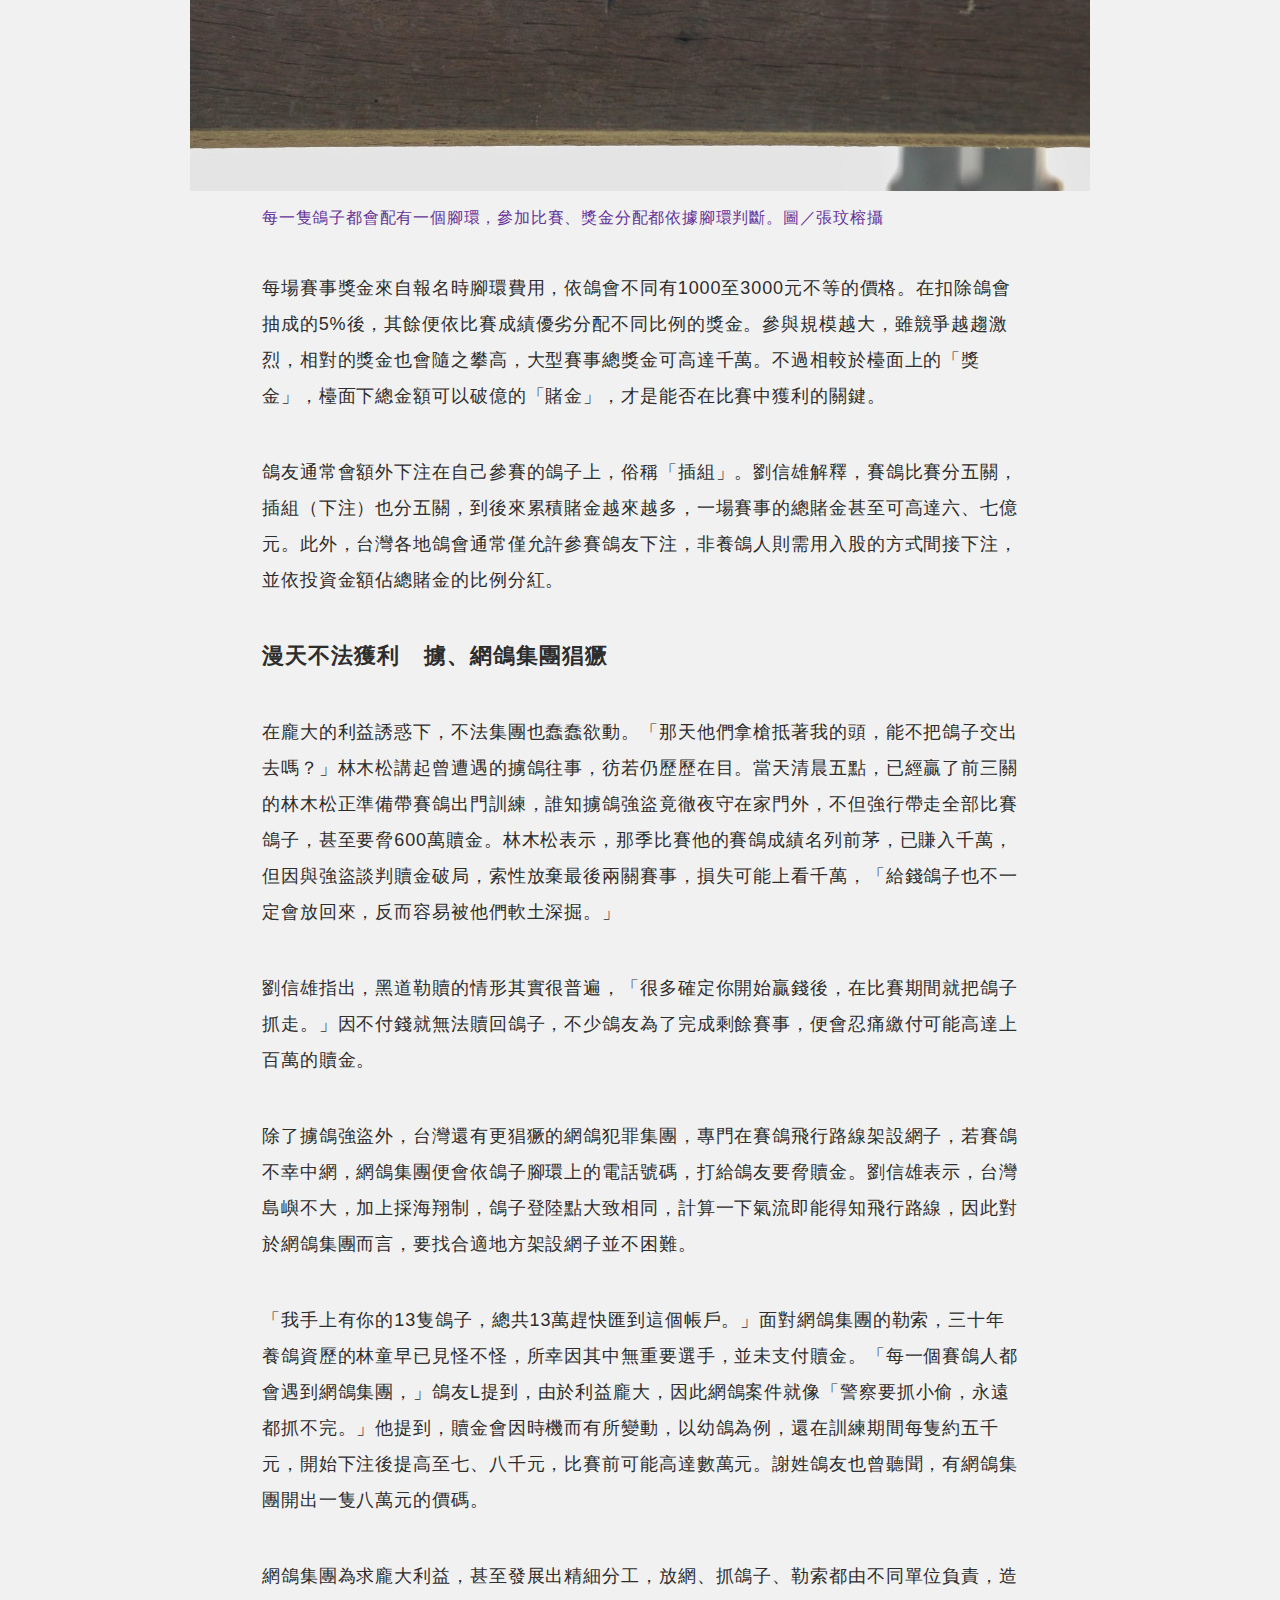
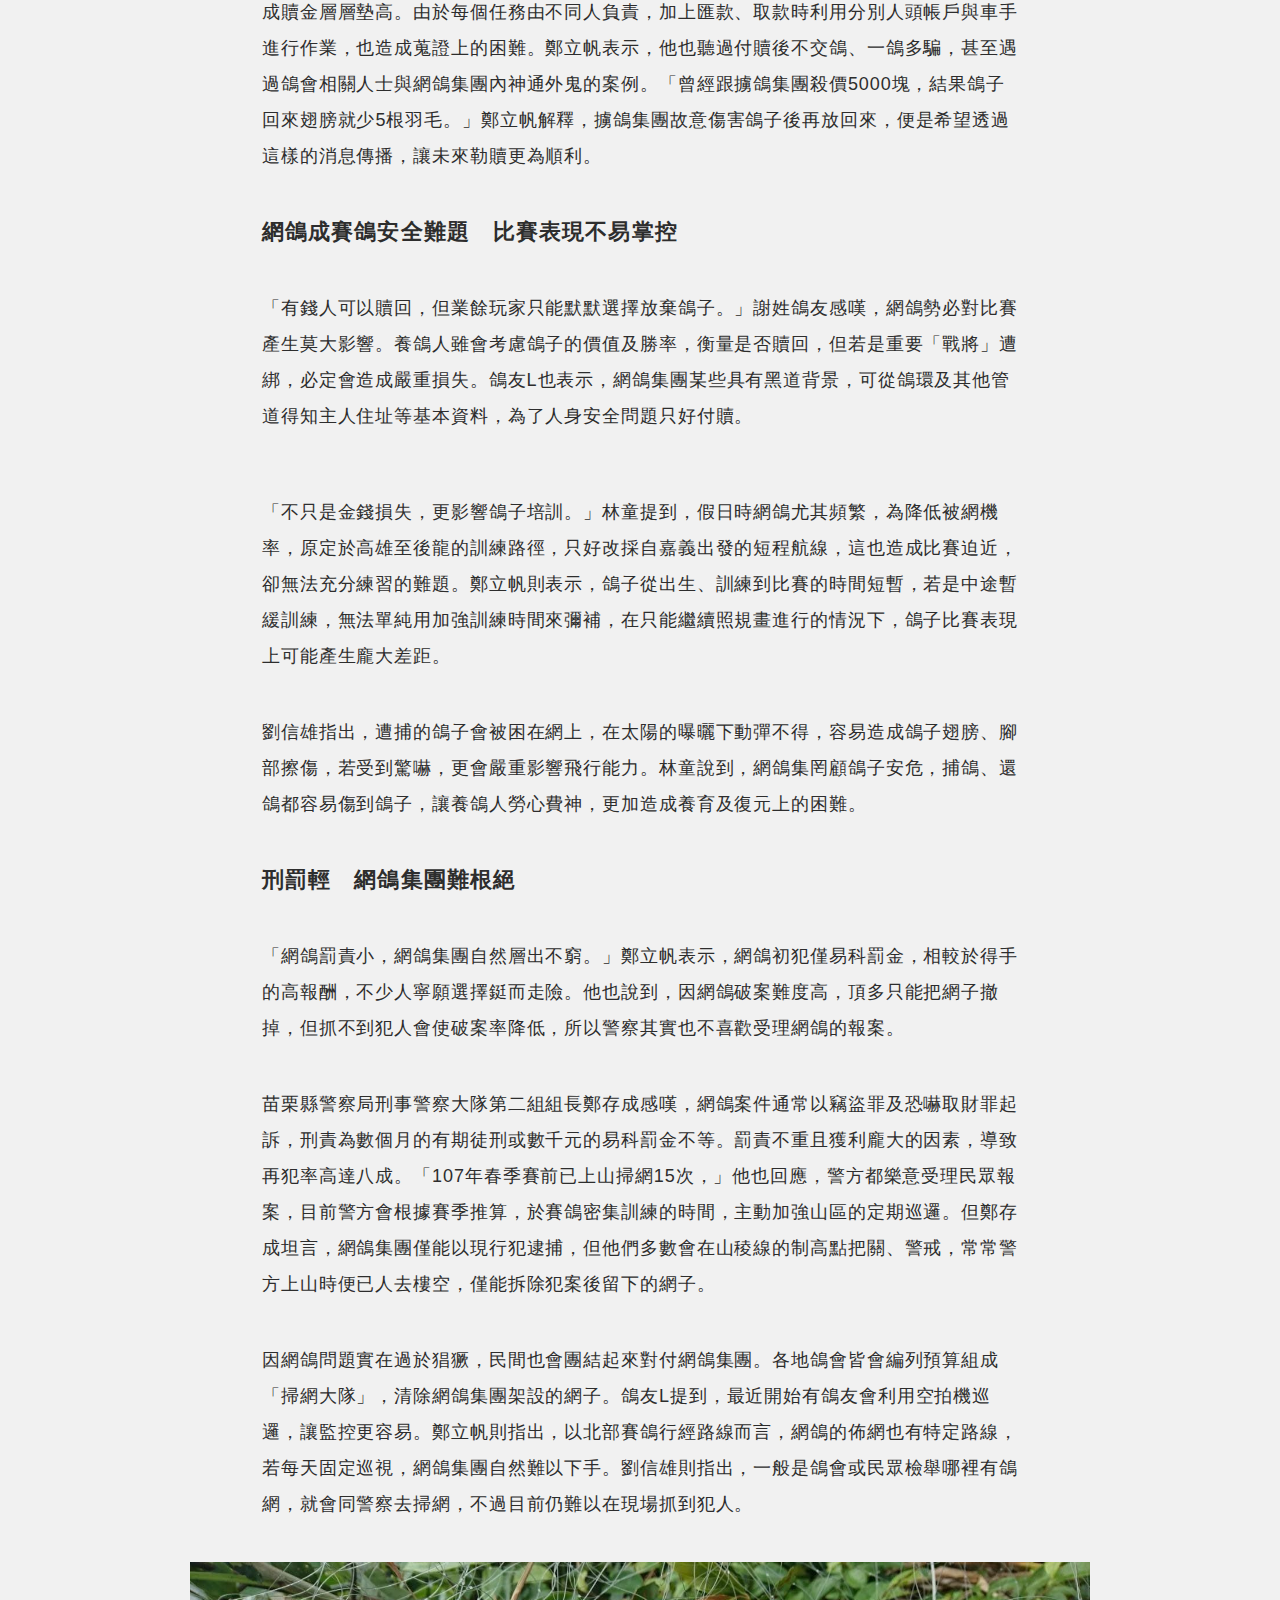
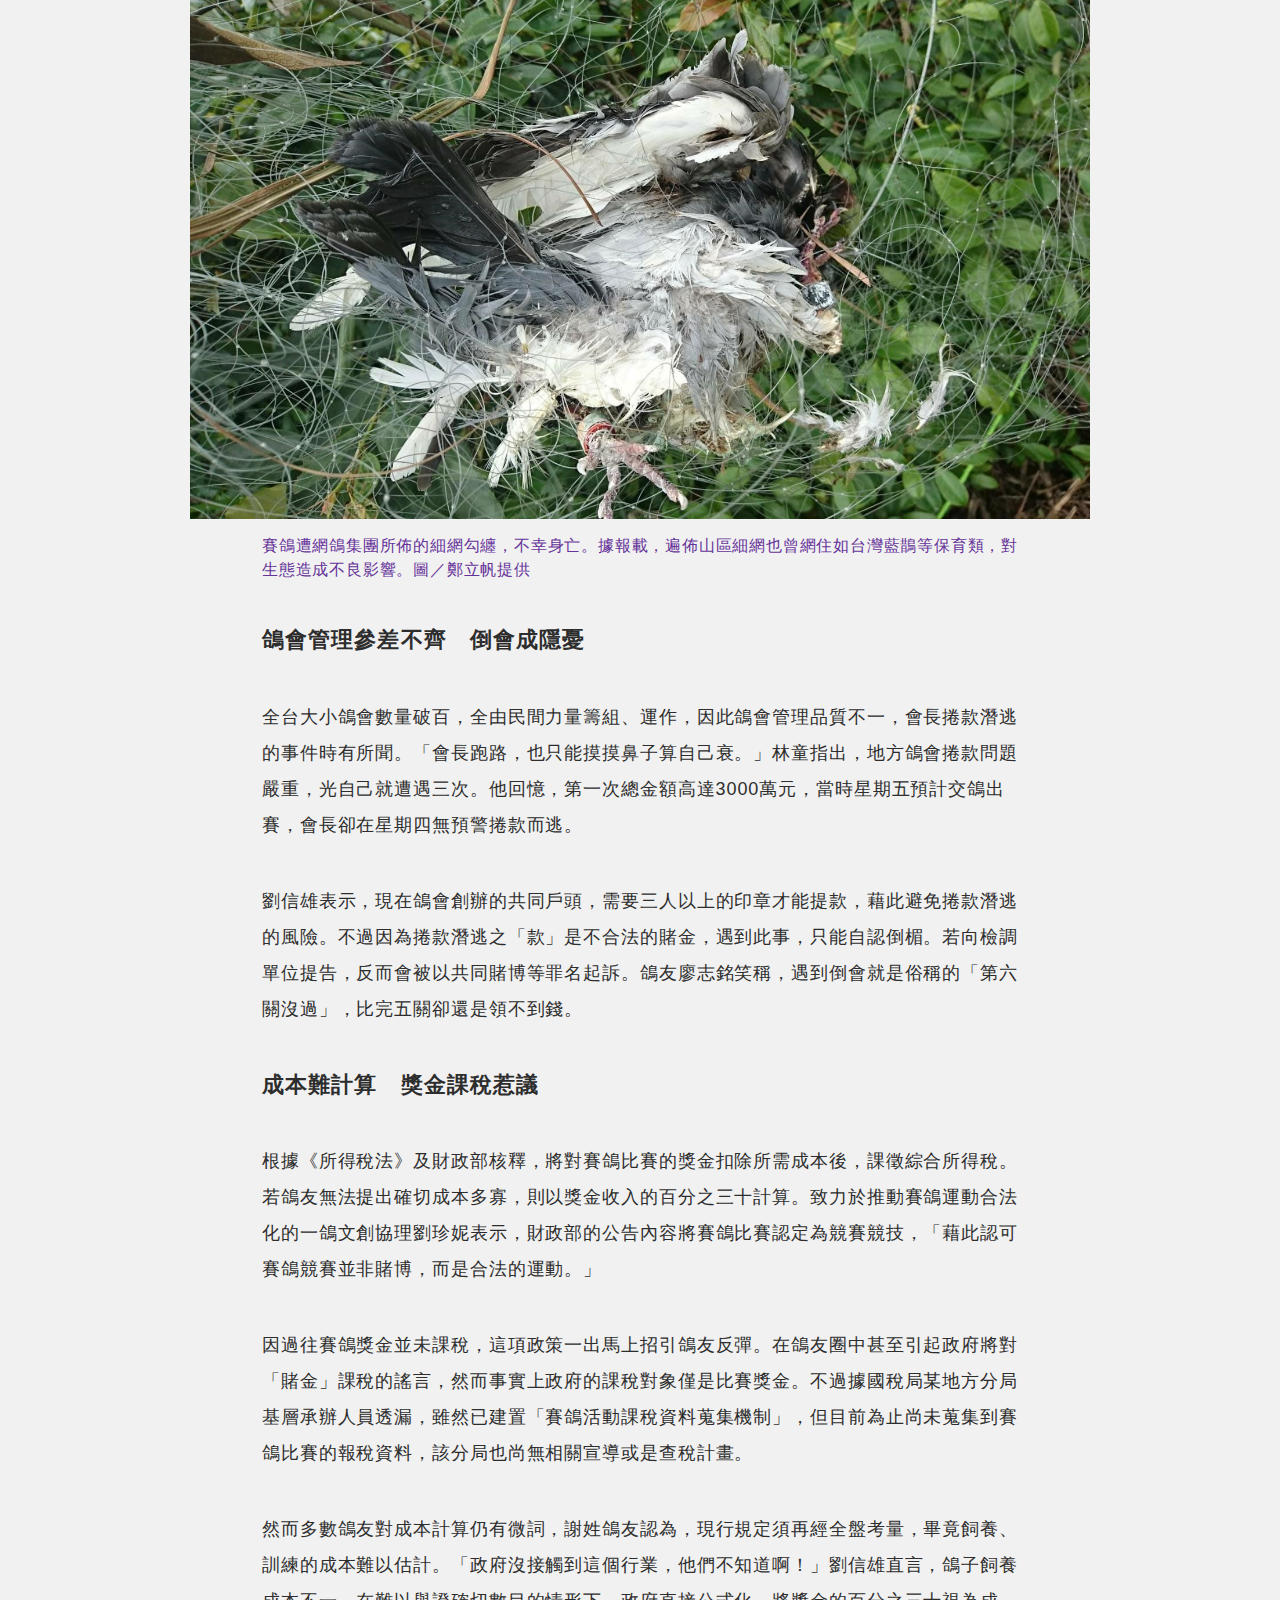
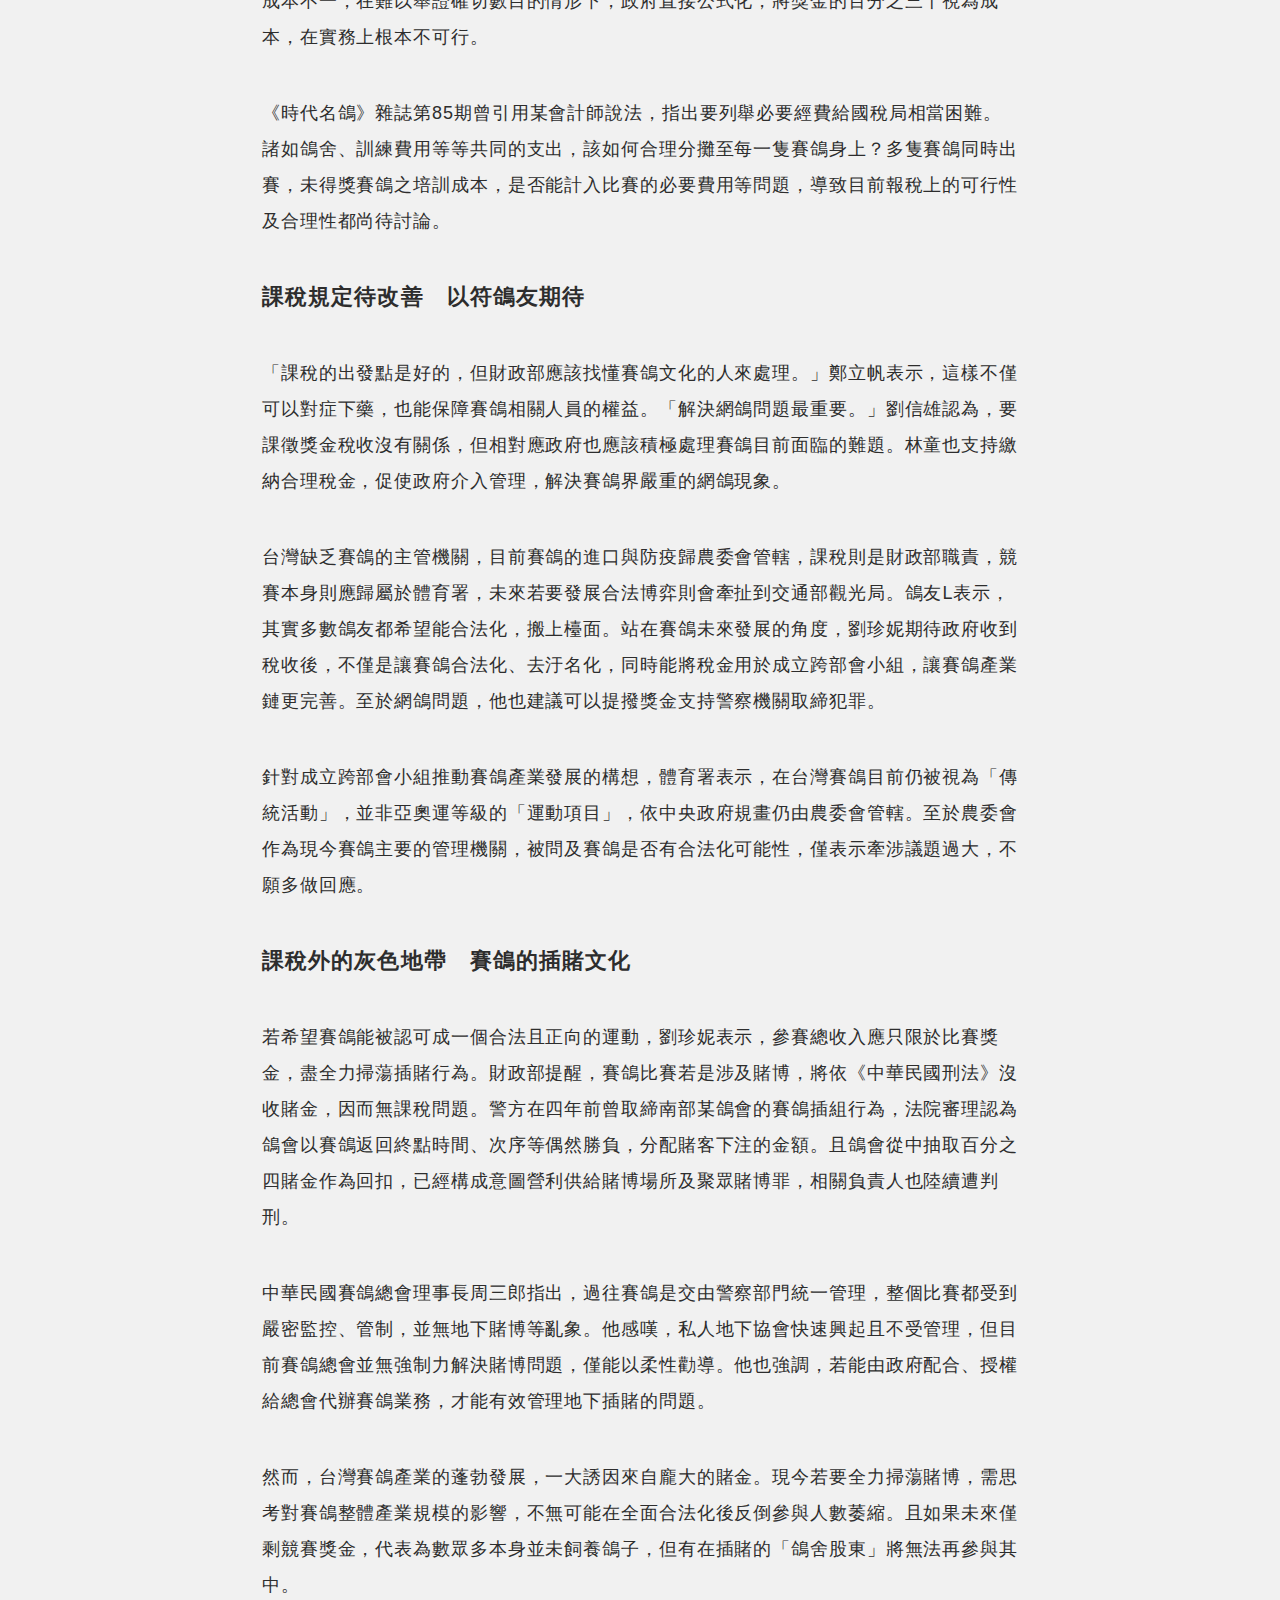
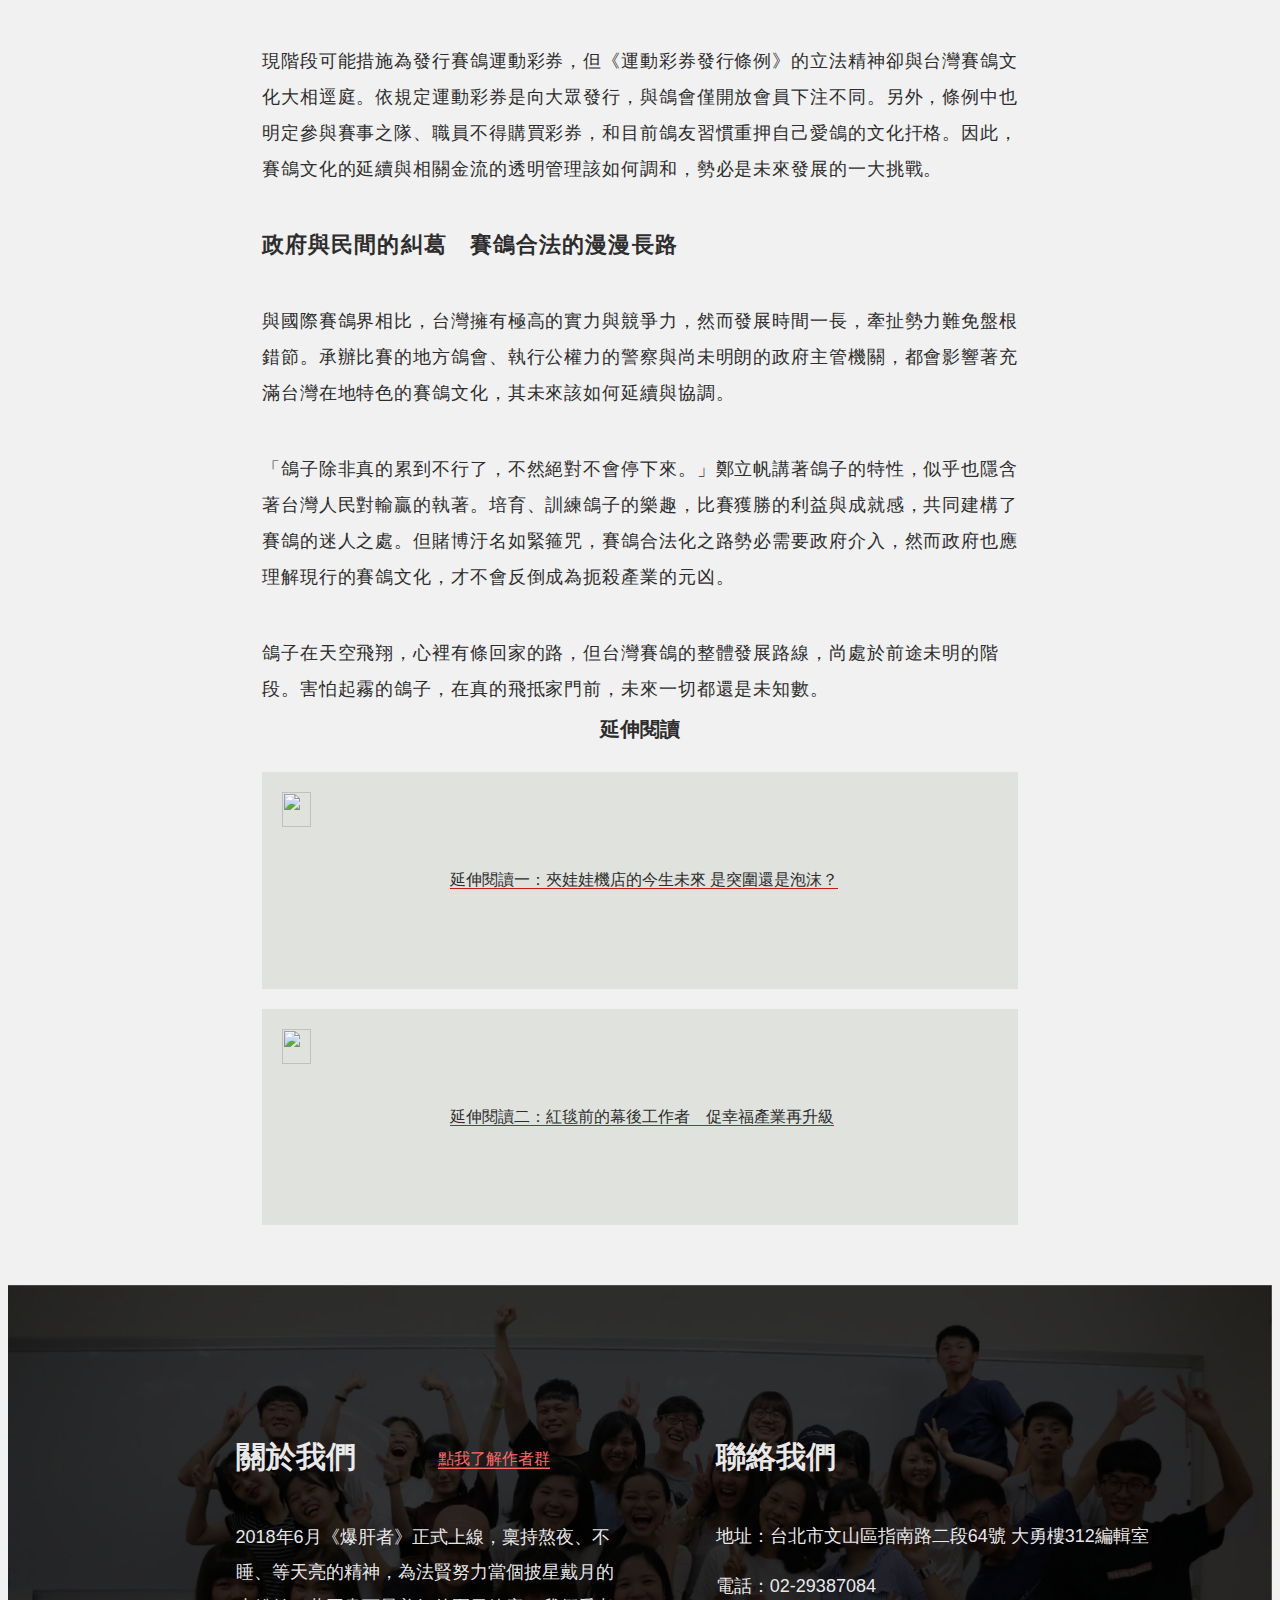
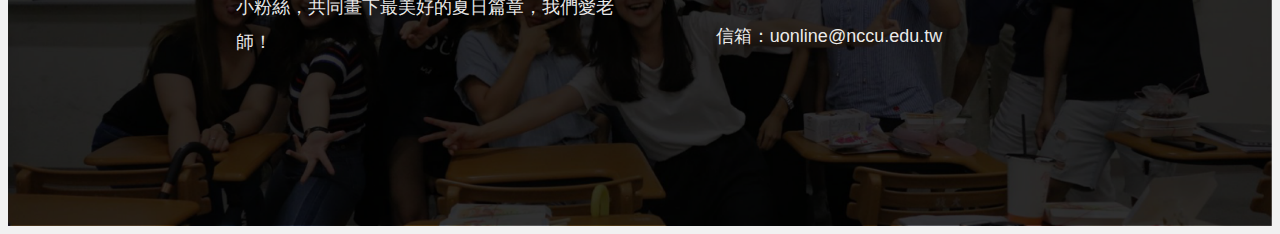
==== commit 8d0afb4a: "9999" ====
--- a/2018-04-26/index.html
+++ b/2018-04-26/index.html
@@ -373,6 +373,7 @@
         }
 
 
+
         @media screen and (max-width: 767px) {
             table.hidden-on-mobile {
                 display: none;
@@ -417,139 +418,240 @@
             .footer-bg {
                 position: relative;
                 width: 100%;
-               
                 overflow: hidden;
-
             }
             .about-us {
                 position: absolute;
+                left:10%;
+                top: 10%;
+                width: 40%;
+                color: rgba(255, 255, 255, 0.924);
+                font-size: 20px
+            }
+
+            .about-us-word {
+                position: absolute;
                 left: 10%;
+                top: 18%;
+                width: 75%;
+                color: rgba(255, 255, 255, 0.924);
+                line-height: 20px;
+                font-size: 12px;
+                max-width: 100%;
+            }
+            .contact-us {
+                position: absolute;
+                left: 10%;
+                top: 52%;
+                width: 40%;
+                color: rgba(255, 255, 255, 0.924);
+                font-size: 20px;
+            }
+
+            .contact-us-word {
+                position: absolute;
+                left: 10%;
+                top: 62%;
+                width: 100%;
+                color: rgba(255, 255, 255, 0.924);
+                line-height:10px;
+                font-size: 12px;
+                max-width: 100%;
+            }
+
+            .click-to-know{
+                position: absolute;
+                left: 35%;
                 top: 8%;
-                width: 100%;
-                color: white;
+                width: 30%;
+                color: rgb(255, 104, 104);
+                line-height: 35px;
                 font-size: 12px;
-            }
-
-            .about-us-word {
-                position: absolute;
-                left: 8%;
-                top: 15%;
-                width: 70%;
-                color: red;
-                line-height: 20px;
-                font-size: 10px;
                 max-width: 100%;
-            }
-            .contact-us {
-                position: absolute;
-                left: 8%;
-                width: 100%;
-                top: 50%;
-                width: 15%;
-                color: white;
-                font-size: 12px;
-            }
-
-            .contact-us-word {
-                position: absolute;
-                left: 8%;
-                top: 60%;
-                width: 100%;
-                color: red;
-                font-size: 10px;
-                max-width: 100%;
-            }
-
-        }
-
-        @media screen and (min-width: 768px) {
+
+            }
+            
+                }
+                @media screen and (min-width: 768px) {
             .phone {
                 display: none
             }
             .footer-bg {
                 position: relative;
                 width: 100%;
-               
                 overflow: hidden;
             }
             .about-us {
                 position: absolute;
-                left: 20%;
-                top: 10%;
-                width: 100%;
-                color: white;
+                left: 18%;
+                top: 28%;
+                width: 20%;
+                color: rgba(255, 255, 255, 0.924);
                 font-size: 30px;
             }
 
             .about-us-word {
                 position: absolute;
-                left: 20%;
+                left: 18%;
+                top: 40%;
+                width: 30%;
+                color: rgba(255, 255, 255, 0.924);
+                line-height: 35px;
+                font-size: 18px;
+                max-width: 100%;
+            }
+            .contact-us {
+                position: absolute;
+                left: 56%;
                 top: 28%;
-                width: 15%;
-                color: red;
-                line-height: 30px;
-                font-size: 20px;
+                width: 20%;
+                color: rgba(255, 255, 255, 0.924);
+                font-size: 30px;
+            }
+
+            .contact-us-word {
+                position: absolute;
+                left: 56%;
+                top: 40%;
+                width: 36%;
+                color: rgba(255, 255, 255, 0.924);
+                line-height: 32px;
+                font-size: 18px;
                 max-width: 100%;
             }
-            .contact-us {
-                position: absolute;
-                right: 20%;
-                width: 100%;
-                top: 10%;
-                width: 15%;
-                color: white;
-                font-size: 30px;
-            }
-
-            .contact-us-word {
-                position: absolute;
-                right: 20%;
-                top: 28%;
-                width: 15%;
-                color: red;
-                font-size: 20px;
+
+            .click-to-know{
+                position: absolute;
+                left: 34%;
+                top: 28.8%;
+                width: 30%;
+                color: rgb(255, 104, 104);
+                line-height: 35px;
+                font-size: 16px;
                 max-width: 100%;
-            }
-
-        }
+
+            }
+    }
         footer>figure{
             margin: 0px 0px 0px 0px;
             width: 100%;
         }
+        @media screen and (max-width:768px) {
+            .header-logobox {
+                padding-bottom: 45%; 
+                position: relative; 
+                margin-bottom:55 px;
+            }
+           .liver-logo {
+                position: absolute; 
+                left: 32%;
+                width: 35%;
+                }  
+            .line {
+                position: absolute; 
+                left: 0%;
+                top: 95%; 
+                width: 100%; 
+                height: 1%
+                } 
+            .law {
+                position: absolute; 
+                left: 15%;
+                top: 96%; 
+                width: 18%;
+                 }
+            .economics{
+                position: absolute; 
+                left: 40.5%;
+                top: 96%; 
+                width: 18%;
+                 }
+            .education{
+                position: absolute; 
+                left: 65.5%;
+                top: 96%; 
+                width: 18%;
+                 }
+            .fb {
+                position: absolute; 
+                right: 8%;
+                top: 7%; 
+                width: 6%;
+                
+                } 
+            .ig {
+                position: absolute; 
+                right: 0%;
+                top: 7%; 
+                width: 6%;
+                }
+}
+@media screen and (min-width: 768px) {
+           .header-logobox {
+                padding-bottom: 20%; 
+                position: relative; 
+            }
+           .liver-logo {
+                position: absolute; 
+                left:0;
+                width: 20% } 
+           .line {
+                position: absolute; 
+                right: 0%;
+                top: 35%; 
+                width: 75%;
+                height: 1% } 
+            .law {
+                position: absolute; 
+                left: 35%;
+                top: 36%; 
+                width: 15%;
+                 } 
+            .economics{
+                position: absolute; 
+                left: 55%;
+                top: 36%; 
+                width: 15%;
+            }
+            .education{
+                position: absolute; 
+                left: 75%;
+                top: 36%; 
+                width: 15%;
+            }
+            .fb {
+                position: absolute; 
+                right: 4%;
+                top: 2%; 
+                width: 3%;
+                } 
+            .ig {
+                position: absolute; 
+                right: 0%;
+                top: 2%; 
+                width: 3%;
+                }
+}
+
     </style>
 
 </head>
 
 <body>
-    <header>
-        <div class="header-logobox" style="margin-bottom: 50px">
-            <figure>
-                <a href="https://wenrongchang.github.io/Crazy-all-nighter/104405016/index.html
-                    " target="_self">
-                    <img src="logo.png" alt="logo" class="liver-logo">
-                </a>
-                <img src="分隔線.png" alt="line" class="line">
-                <a href="https://wenrongchang.github.io/Crazy-all-nighter/104405016/index.html#justice
-" target="_self">
-                    <img src="司法人權.png" alt="law" class="law">
-                </a>
-                <a href="https://wenrongchang.github.io/Crazy-all-nighter/104405016/index.html#industry
-" target="_self">
-                    <img src="產業經濟.png" alt="economics" class="economics">
-                </a>
-                <a href="https://wenrongchang.github.io/Crazy-all-nighter/104405016/index.html#educate
-" target="_self">
-                    <img src="教育文化.png" alt="education" class="education">
-                </a>
-                <a href="https://www.facebook.com/" target="self">
-                    <img src="fb.png" alt="fb" class="fb">
-                </a>
-                <a href="https://www.instagram.com/" target="self">
-                    <img src="ig.png" alt="ig" class="ig">
-                </a>
-            </figure>
-        </div>
-    </header>
+        <header>
+        
+                <div class="header-logobox" style="margin-bottom: 50px">
+                     <figure>
+                        <a href="https://wenrongchang.github.io/Crazy-all-nighter/104405016/index.html" target="_self"><img src="logo.png" alt="logo" class="liver-logo"></a>
+                        <img src="分隔線.png" alt="line" class="line">
+                        <a href="https://wenrongchang.github.io/Crazy-all-nighter/104405016/index.html#justice" target="_self"><img src="司法人權.png" alt="law" class="law"></a>
+                        <a href="https://wenrongchang.github.io/Crazy-all-nighter/104405016/index.html#industry" target="_self"><img src="產業經濟.png" alt="economics" class="economics"></a>
+                        <a href="https://wenrongchang.github.io/Crazy-all-nighter/104405016/index.html#educate" target="_self"><img src="教育文化.png" alt="education" class="education"></a>
+                        <a href="https://www.facebook.com/" target="_self"><img src="fb.png" alt="fb" class="fb"></a>
+                        <a href="https://www.instagram.com/" target="_self"><img src="ig.png" alt="ig" class="ig"></a>
+                    </figure>
+                </div>
+            </header>        
     <article>
         <header>
             <span>大學報專題</span>
@@ -746,59 +848,74 @@
 
     </article>
     <footer>
-            <figure class="footer-bg computer" width="100%; ">
-                <img src="電腦版footer.png" alt="夾娃娃機" width="100%" />
-    
-                <p class="about-us">
-                    關於我們
+            <footer style="font-family: Microsoft JhengHei,  Noto Sans TC , PingFang TC , Apple LiGothic Medium , Roboto, Lucida
+    Grande, Lucida Sans Unicode , sans-serif">
+        <figure class="footer-bg computer" width="100%; ">
+            <img src="電腦版footer.png" alt="footer" width="100%" />
+
+           <b class="about-us">
+                關於我們
+            </b>
+            <div class="about-us-word">
+                <p>
+                2018年6月《爆肝者》正式上線，稟持熬夜、不睡、等天亮的精神，為法賢努力當個披星戴月的小粉絲，共同畫下最美好的夏日篇章，我們愛老師！
                 </p>
-                <div class="about-us-word">
-                    <p>
-                        我們是一家致力於胡搞瞎搞的學生媒體，如果有事請打電話給我，沒事就不要打。我想好好放暑假。掰
+            </div>
+            <div  class="click-to-know">
+                <a href="https://joy2bitme.github.io/aboutus/index.html" target="_self" ><span style="padding-bottom:0.6px ; border-bottom-width: 1.5px ; 
+                    border-bottom-color: rgb(255, 104, 104) ; border-bottom-style : solid; color: rgb(255, 104, 104)">
+                    點我了解作者群
+                </span></a>
+                </div>
+            <b class="contact-us">
+                聯絡我們
+            </b>
+            <div class="contact-us-word">
+                <p>
+                    地址：台北市文山區指南路二段64號 大勇樓312編輯室
+                </p>
+                <p>
+                    電話：02-29387084
+                </p>
+                <p>
+                    信箱：uonline@nccu.edu.tw
                     </p>
-                </div>
-                <p class="contact-us">
-                    聯絡我們
+            </div>
+        </figure>
+        <figure class="footer-bg phone"  width="100%;">
+            <img src="手機版footer.png" alt="footer" width="100%" />
+            <a href="https://joy2bitme.github.io/aboutus/index.html" target="_self" ><b class="about-us">
+            關於我們
+            </b></a>
+            <div class="about-us-word">
+                <p>
+                    2018年6月《爆肝者》正式上線，稟持熬夜、不睡、等天亮的精神，為法賢努力當個披星戴月的小粉絲，共同畫下最美好的夏日篇章，我們愛老師！
                 </p>
-                <div class="contact-us-word">
-                    <p>
-                        地址；政治大學－林森北校區
+            </div>
+            <div  class="click-to-know">
+                    <a href="https://joy2bitme.github.io/aboutus/index.html" target="_self" ><span style="padding-bottom:0.1px ; border-bottom-width: 1.5px ; 
+                        border-bottom-color: rgb(255, 104, 104) ; border-bottom-style : solid; color: rgb(255, 104, 104)">
+                        點我了解作者群
+                    </span></a>
+                    </div>
+            <b class="contact-us">
+                聯絡我們
+            </b>
+            <div class="contact-us-word">
+                <p>
+                    地址：台北市文山區指南路二段64號 大勇樓312編輯室
+                </p>
+                <p>
+                    電話：02-29387084
+                </p>
+                <p>
+                    信箱：uonline@nccu.edu.tw
                     </p>
-                    <p style="margin-top: 3px">
-                        電話：0987098740
-                    </p>
-                    <pstyle="margin-top: 3px">
-                        信箱：02024@nccu.edu.tw
-                        </p>
-                </div>
-            </figure>
-            <figure class="footer-bg phone"  width="100%;">
-                <img src="手機版footer.png" alt="夾娃娃機" width="100%" />
-                <p class="about-us">
-                    關於我們
-                </p>
-                <div class="about-us-word">
-                    <p>
-                        我們是一家致力於胡搞瞎搞的學生媒體，如果有事請打電話給我，沒事就不要打。我想好好放暑假。掰
-                    </p>
-                </div>
-                <p class="contact-us">
-                    聯絡我們
-                </p>
-                <div class="contact-us-word">
-                    <p>
-                        地址；政治大學－林森北校區
-                    </p>
-                    <p style="margin-top: 3px">
-                        電話：0987098740
-                    </p>
-                    <pstyle="margin-top: 3px">
-                        信箱：02024@nccu.edu.tw
-                        </p>
-                </div>
-            </figure>
-    
-        </footer>
+            </div>
+        </figure>
+
+    </footer>
+
 </body>
 <!-- Hotjar Tracking Code for https://foreversuneasy.github.io/liver-burn/ -->
 <script>
